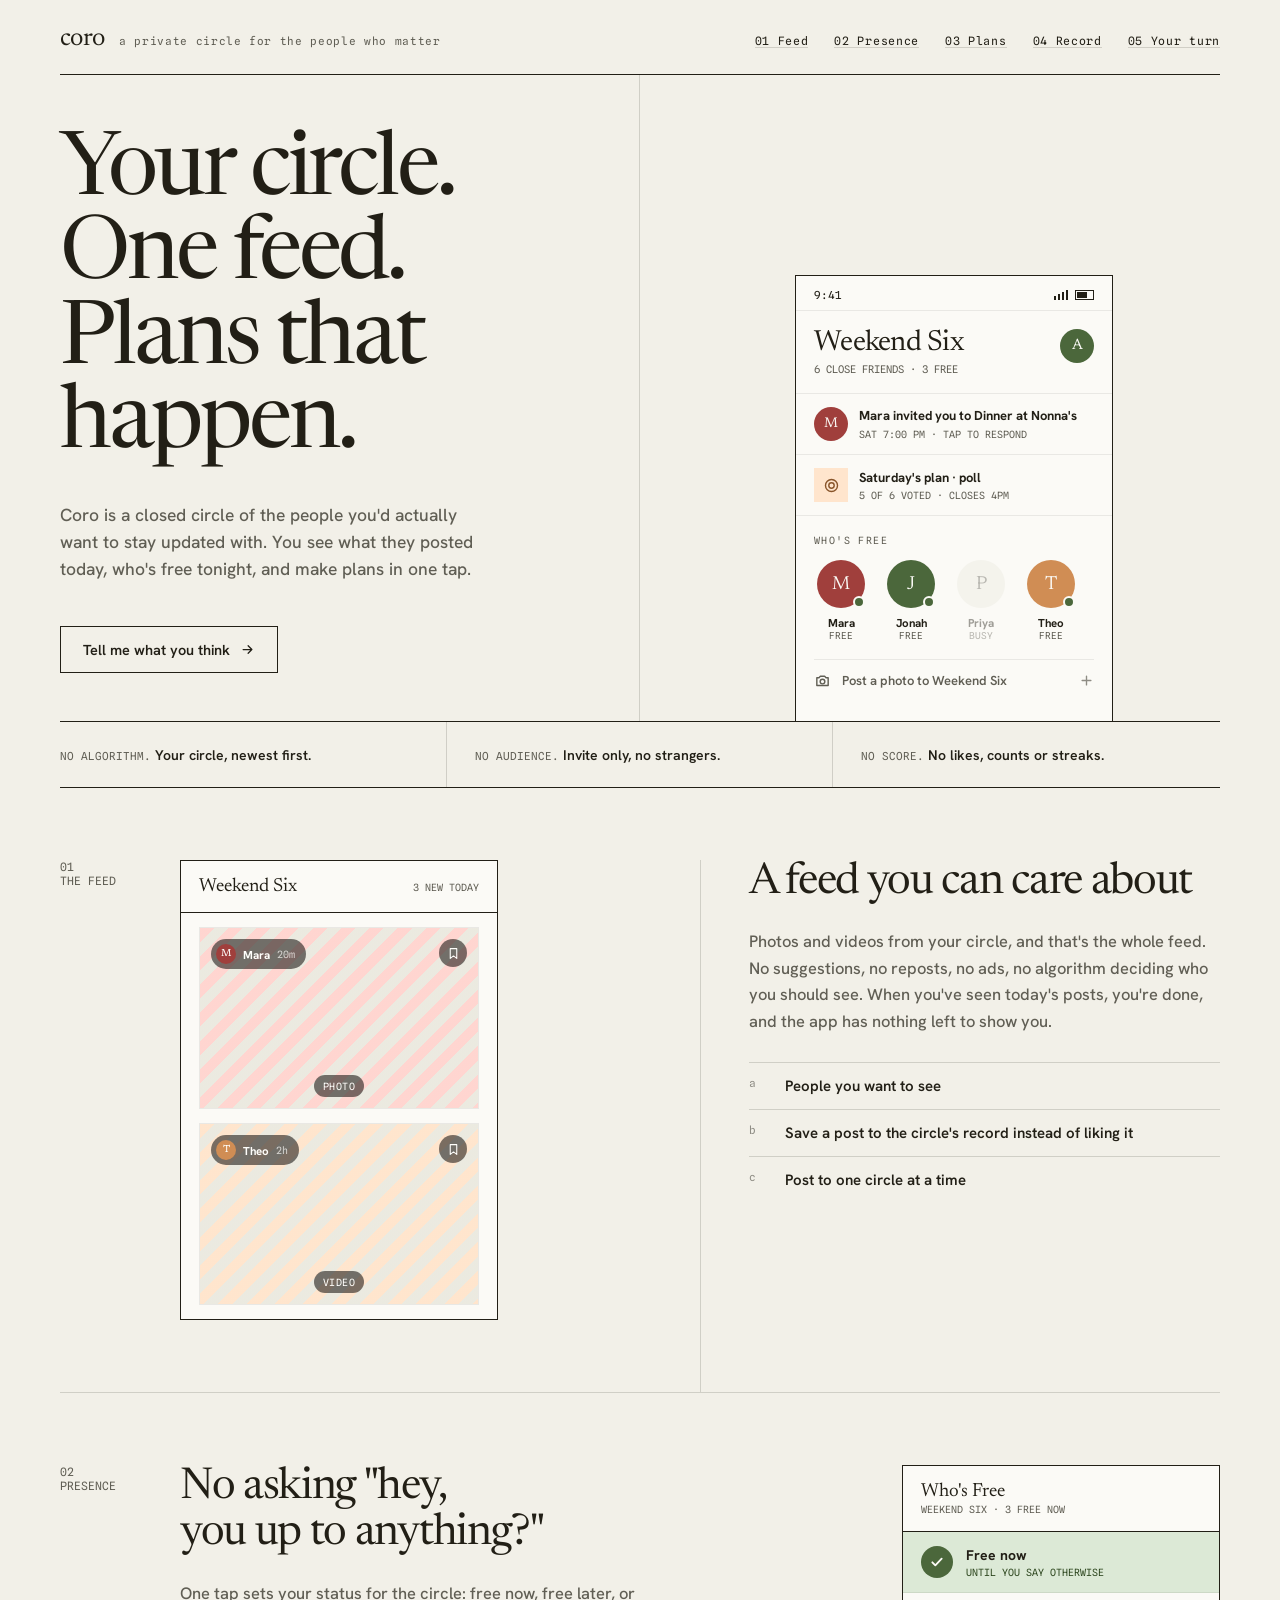
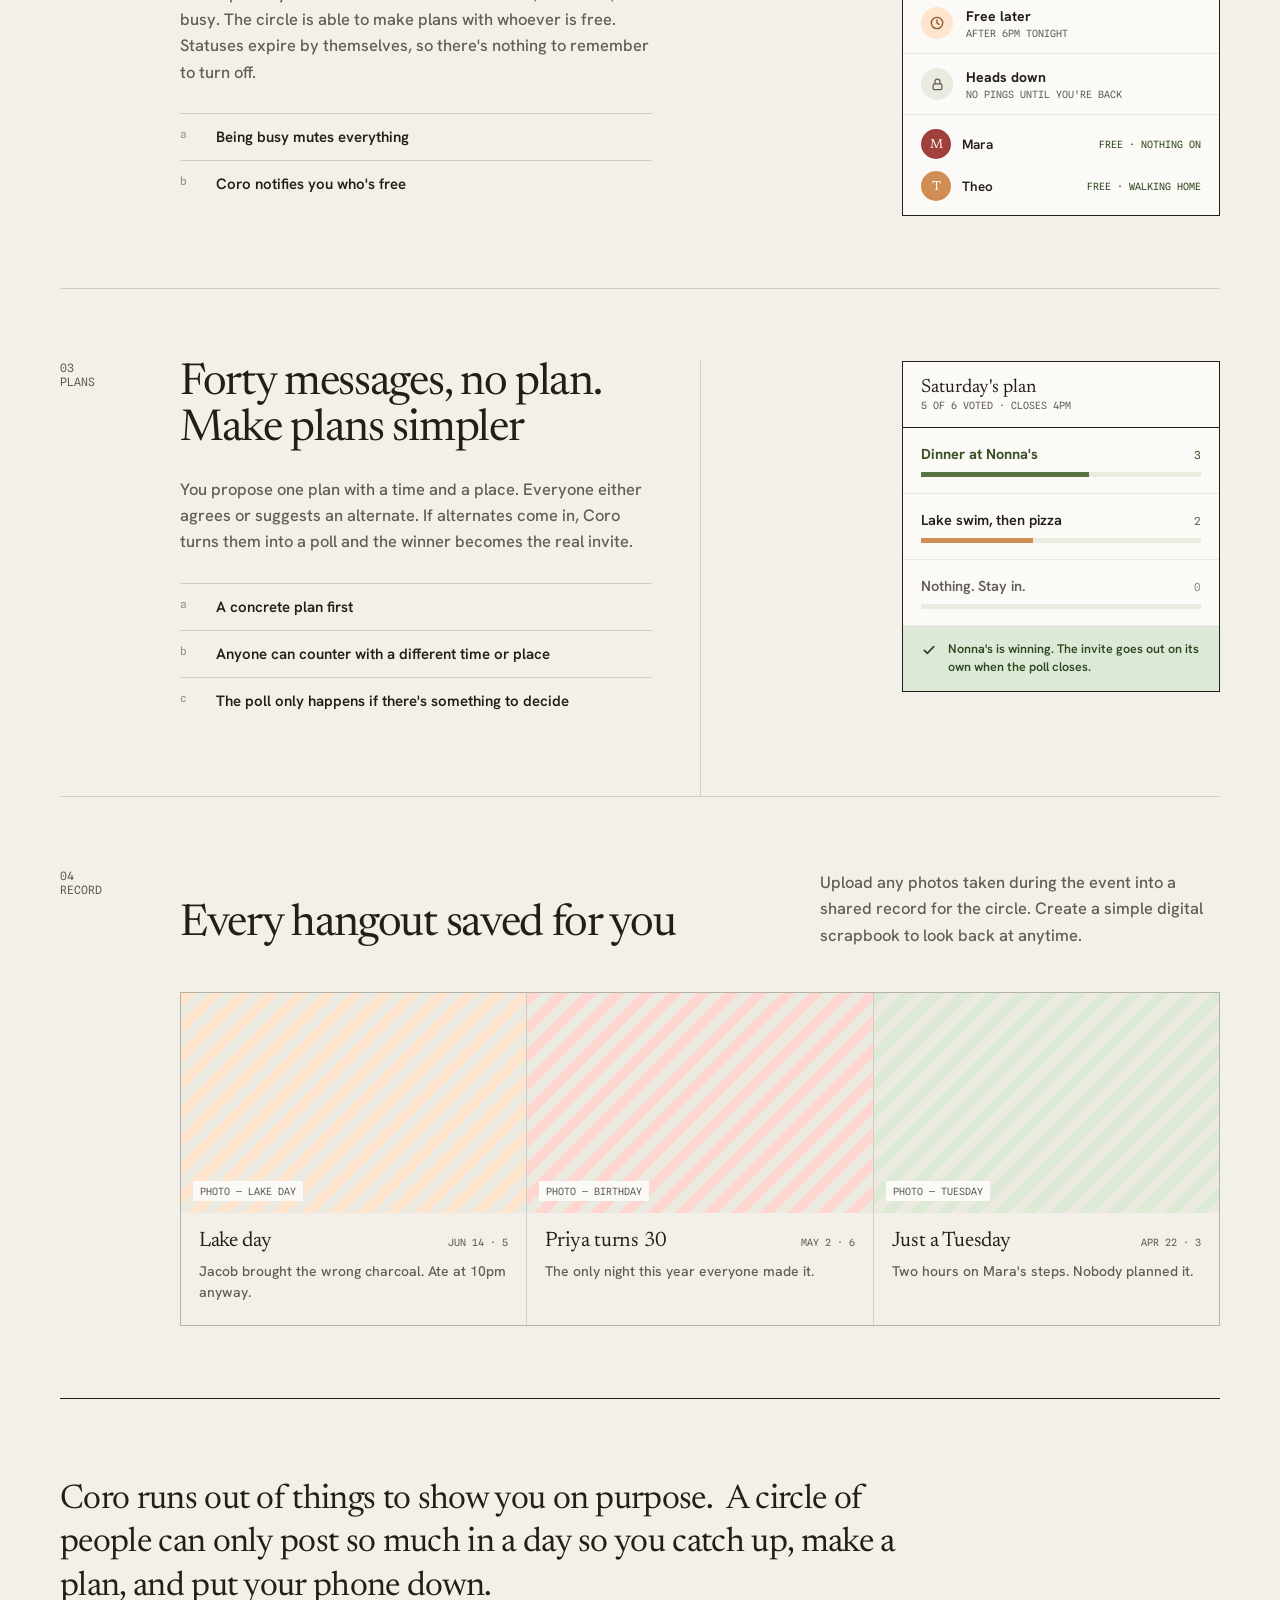
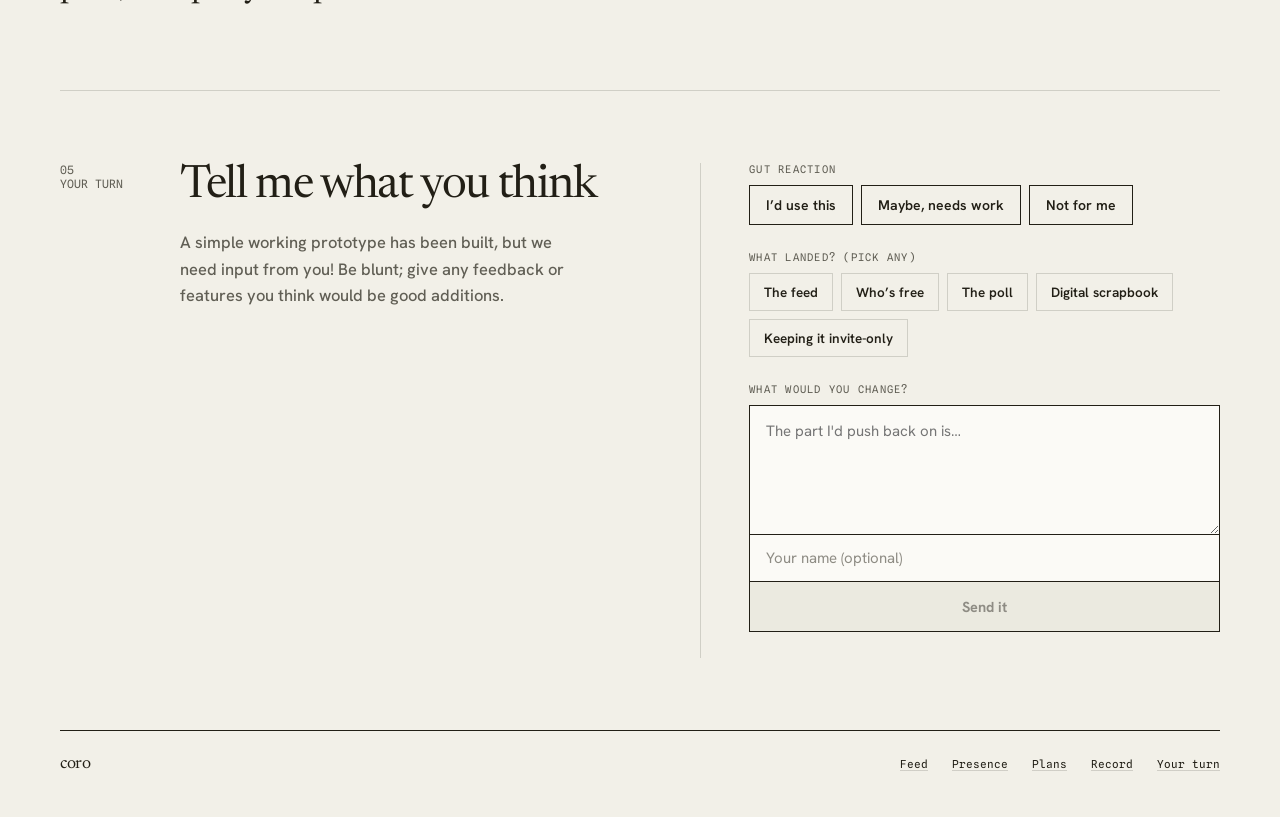
==== index.html @ ab09c864 "patch" ====
<!DOCTYPE html>
<html lang="en">
<head>
<meta charset="utf-8">
<meta name="viewport" content="width=device-width, initial-scale=1">
<title>Coro — a private circle for the people who matter</title>
<meta name="description" content="Coro is a closed circle of the people you'd actually want to stay updated with. See what they posted today, who's free tonight, and make plans in one tap.">
<meta property="og:title" content="Coro — a private circle for the people who matter">
<meta property="og:description" content="Your circle. One feed. Plans that happen.">
<meta property="og:type" content="website">
<link rel="icon" href="data:image/svg+xml,%3Csvg xmlns='http://www.w3.org/2000/svg' viewBox='0 0 32 32'%3E%3Crect width='32' height='32' fill='%23f2f0e9'/%3E%3Ccircle cx='16' cy='16' r='9' fill='none' stroke='%23353128' stroke-width='3'/%3E%3C/svg%3E">

<link rel="preconnect" href="https://fonts.googleapis.com">
<link rel="preconnect" href="https://fonts.gstatic.com" crossorigin>
<link href="https://fonts.googleapis.com/css2?family=Newsreader:ital,opsz,wght@0,6..72,400;0,6..72,500;1,6..72,400&amp;family=Hanken+Grotesk:wght@400;500;600;700&amp;family=Spline+Sans+Mono:wght@400;500&amp;display=swap" rel="stylesheet">

<style>
  *{box-sizing:border-box}
  :root{
    --paper: oklch(0.955 0.011 100);
    --card: oklch(0.985 0.006 100);
    --card2: oklch(0.935 0.013 100);
    --ink: oklch(0.24 0.018 95);
    --ink2: oklch(0.48 0.016 98);
    --ink3: oklch(0.64 0.013 96);
    --rule: oklch(0.24 0.018 95 / .16);
    --hair: oklch(0.24 0.018 95 / .08);
    --clay: oklch(0.52 0.075 130); --clay-ink: oklch(0.40 0.07 130);
    --moss: oklch(0.48 0.075 135); --moss-ink: oklch(0.37 0.07 135); --moss-wash: oklch(0.92 0.03 135);
    --plum: oklch(0.70 0.11 60); --plum-ink: oklch(0.50 0.09 58); --plum-wash: oklch(0.94 0.045 62);
    --amber: oklch(0.50 0.13 25); --amber-wash: oklch(0.91 0.05 26);
  }
  html{scroll-behavior:smooth}
  body{margin:0;background:var(--paper);color:var(--ink);font-family:'Hanken Grotesk',system-ui,sans-serif;-webkit-font-smoothing:antialiased}
  a{color:var(--ink);text-decoration:none}
  a:hover{color:var(--clay-ink)}
  .serif{font-family:'Newsreader',Georgia,serif}
  .mono{font-family:'Spline Sans Mono',ui-monospace,monospace;font-weight:400}
  coro-ic{display:inline-flex;line-height:0}
  .u{background-image:linear-gradient(var(--rule),var(--rule));background-size:100% 1px;background-repeat:no-repeat;background-position:0 100%;transition:background-size .22s ease}
  .u:hover{background-size:0% 1px}
  .cta{cursor:pointer;transition:background .18s ease,color .18s ease}
  .cta:hover{background:var(--ink);color:var(--paper)}
  #nav-links{flex-wrap:wrap;row-gap:10px}
  [data-section]{scroll-margin-top:24px}
  button.cta{font:inherit;text-align:left}
  :focus-visible{outline:2px solid var(--clay-ink);outline-offset:2px}
  .contact-row{display:block;border:1px solid var(--ink);border-top:none}
  .contact-row input{display:block;width:100%;border:none;background:var(--card);font-family:'Hanken Grotesk',system-ui,sans-serif;font-size:15px;color:var(--ink);padding:13px 16px;outline:none;min-width:0}
  .contact-row input::placeholder{color:var(--ink3)}
  .hp{position:absolute;left:-9999px;width:1px;height:1px;opacity:0}
  @media (max-width: 1180px){
    #record-grid{grid-template-columns:repeat(2,1fr) !important}
  }
  @media (max-width: 880px){
    #site-header{flex-direction:column;align-items:flex-start;gap:18px;padding:22px 0 18px}
    #brand{flex-direction:column;align-items:flex-start;gap:6px}
    #tagline{max-width:100%;line-height:1.45}
    #nav-links{width:100%;gap:12px 22px}
    #hero, #feed, #presence, #plans, #record, #feedback{grid-template-columns:1fr !important}
    #hero > div, #feed > div, #presence > div, #plans > div, #record > div, #feedback > div{
      padding-left:0 !important;padding-right:0 !important;border-left:none !important;border-right:none !important}
    #feed > div, #presence > div, #plans > div{padding-bottom:40px !important}
    #feed > div, #presence > div, #plans > div, #feedback > div{justify-content:center !important}
    #plans > div[data-mock]{order:0 !important}
    #hero h1{font-size:56px !important}
    #hero > div:last-child{padding-top:32px !important;justify-content:center !important}
    #record > div > div:first-child{flex-direction:column;align-items:flex-start !important;gap:22px !important}
    #record-grid, #strip{grid-template-columns:1fr !important}
    #strip > div{border-right:none !important;border-bottom:1px solid var(--rule);padding:18px 0 !important}
    #record-grid > div > div:first-child{height:200px !important}
    .mock{width:100% !important;max-width:340px;margin:0 auto}
  }
  @media (max-width: 620px){
    .wrap{padding:0 22px !important}
    #site-header{gap:14px;padding:18px 0 16px}
    #tagline{display:none}
    #nav-links{gap:10px 18px}
    #hero h1{font-size:44px !important}
    #feed h2, #presence h2, #plans h2, #record h2, #feedback h2{font-size:34px !important}
    .pull{font-size:26px !important}
  }
</style>

<script>
  (function(){
    var P={
      'check':'<path d="M5 12.5l4.5 4.5L19 7"/>','clock':'<circle cx="12" cy="12" r="8.5"/><path d="M12 7.5V12l3 2"/>',
      'lock':'<rect x="5" y="11" width="14" height="9" rx="2"/><path d="M8 11V7.5a4 4 0 0 1 8 0V11"/>',
      'camera':'<path d="M4 8h3l2-2h6l2 2h3v11H4z"/><circle cx="12" cy="13.5" r="3.3"/>',
      'plus':'<path d="M12 5v14M5 12h14"/>','target':'<circle cx="12" cy="12" r="8.5"/><circle cx="12" cy="12" r="3.8"/>',
      'arrow':'<path d="M5 12h14M13 6l6 6-6 6"/>','bookmark':'<path d="M6 3h12v18l-6-4.5L6 21z"/>'
    };
    if(!customElements.get('coro-ic')){
      customElements.define('coro-ic', class extends HTMLElement{
        static get observedAttributes(){return['name','size','sw']}
        constructor(){super();this.attachShadow({mode:'open'});}
        connectedCallback(){this.r()} attributeChangedCallback(){this.r()}
        r(){if(!this.shadowRoot)return;var n=this.getAttribute('name'),s=this.getAttribute('size')||20,w=this.getAttribute('sw')||2;
          this.shadowRoot.innerHTML='<style>:host{display:inline-flex;line-height:0}</style><svg width="'+s+'" height="'+s+'" viewBox="0 0 24 24" fill="none" stroke="currentColor" stroke-width="'+w+'" stroke-linecap="round" stroke-linejoin="round" aria-hidden="true">'+(P[n]||'')+'</svg>';}
      });
    }
  })();
</script>
</head>
<body>

<div style="min-height:100vh;background:var(--paper)">

  <div class="wrap" style="max-width:1240px;margin:0 auto;padding:0 40px">

    <header id="site-header" style="display:flex;align-items:baseline;justify-content:space-between;gap:32px;padding:26px 0 22px;border-bottom:1px solid var(--ink)">
      <div id="brand" style="display:flex;align-items:baseline;gap:14px">
        <span class="serif" style="font-size:26px;letter-spacing:-.02em">coro</span>
        <span id="tagline" class="mono" style="font-size:11px;color:var(--ink2);letter-spacing:.06em">a private circle for the people who matter</span>
      </div>
      <nav id="nav-links" style="display:flex;align-items:baseline;gap:26px">
        <a class="mono u" href="#feed" style="font-size:11.5px;letter-spacing:.06em">01 Feed</a>
        <a class="mono u" href="#presence" style="font-size:11.5px;letter-spacing:.06em">02 Presence</a>
        <a class="mono u" href="#plans" style="font-size:11.5px;letter-spacing:.06em">03 Plans</a>
        <a class="mono u" href="#record" style="font-size:11.5px;letter-spacing:.06em">04 Record</a>
        <a class="mono u" href="#feedback" style="font-size:11.5px;letter-spacing:.06em">05 Your turn</a>
      </nav>
    </header>

    <div id="hero" style="display:grid;grid-template-columns:1fr 1fr;gap:0;border-bottom:1px solid var(--ink)">
      <div style="padding:56px 48px 48px 0;display:flex;flex-direction:column;justify-content:space-between;border-right:1px solid var(--rule)">
        <div>
          <h1 class="serif" style="margin:0;font-size:88px;line-height:.96;letter-spacing:-.035em;font-weight:400">Your circle.<br>One feed.<br>Plans that<br>happen.</h1>
          <p style="margin:32px 0 0;font-size:17.5px;line-height:1.55;color:var(--ink2);font-weight:500;max-width:430px;text-wrap:pretty">Coro is a closed circle of the people you'd actually want to stay updated with. You see what they posted today, who's free tonight, and make plans in one tap.</p>
        </div>
        <div style="display:flex;align-items:center;gap:22px;margin-top:44px">
          <a href="#feedback" class="cta" style="display:inline-flex;align-items:center;gap:10px;border:1px solid var(--ink);padding:13px 22px;font-size:14.5px;font-weight:600">Tell me what you think <coro-ic name="arrow" size="15" sw="2"></coro-ic></a>
        </div>
      </div>

      <div style="padding:46px 0 0 48px;display:flex;justify-content:center;align-items:flex-end;overflow:hidden">
        <div class="mock" style="width:318px;border:1px solid var(--ink);border-bottom:none;background:var(--card)">
          <div style="display:flex;align-items:center;justify-content:space-between;padding:12px 18px 8px;border-bottom:1px solid var(--hair)">
            <span class="mono" style="font-size:11px">9:41</span>
            <div style="display:flex;gap:5px;align-items:flex-end">
              <div style="display:flex;gap:1.5px;align-items:flex-end"><div style="width:2.5px;height:4px;background:var(--ink)"></div><div style="width:2.5px;height:6px;background:var(--ink)"></div><div style="width:2.5px;height:8px;background:var(--ink)"></div><div style="width:2.5px;height:10px;background:var(--ink)"></div></div>
              <div style="width:19px;height:10px;border:1.3px solid var(--ink);padding:1.3px;margin-left:2px"><div style="width:70%;height:100%;background:var(--ink)"></div></div>
            </div>
          </div>
          <div style="padding:18px 18px 0;display:flex;align-items:flex-start;justify-content:space-between">
            <div>
              <div class="serif" style="font-size:29px;letter-spacing:-.025em;line-height:1.05">Weekend Six</div>
              <div class="mono" style="font-size:10.5px;color:var(--ink2);margin-top:4px">6 CLOSE FRIENDS · 3 FREE</div>
            </div>
            <div style="width:34px;height:34px;border-radius:50%;background:var(--moss);display:flex;align-items:center;justify-content:center"><span class="serif" style="font-size:15px;color:var(--card)">A</span></div>
          </div>
          <div style="margin-top:18px;border-top:1px solid var(--hair)">
            <div style="display:flex;align-items:center;gap:11px;padding:13px 18px;border-bottom:1px solid var(--hair)">
              <div style="width:34px;height:34px;border-radius:50%;background:var(--amber);display:flex;align-items:center;justify-content:center;flex-shrink:0"><span class="serif" style="font-size:14px;color:var(--card)">M</span></div>
              <div style="flex:1;min-width:0"><div style="font-size:13px;font-weight:700;line-height:1.3">Mara invited you to Dinner at Nonna's</div><div class="mono" style="font-size:10px;color:var(--ink2);margin-top:3px">SAT 7:00 PM · TAP TO RESPOND</div></div>
            </div>
            <div style="display:flex;align-items:center;gap:11px;padding:13px 18px;border-bottom:1px solid var(--hair)">
              <div style="width:34px;height:34px;background:var(--plum-wash);display:flex;align-items:center;justify-content:center;flex-shrink:0"><coro-ic name="target" size="17" sw="2" style="color:var(--plum-ink)"></coro-ic></div>
              <div style="flex:1;min-width:0"><div style="font-size:13px;font-weight:700">Saturday's plan · poll</div><div class="mono" style="font-size:10px;color:var(--ink2);margin-top:3px">5 OF 6 VOTED · CLOSES 4PM</div></div>
            </div>
          </div>
          <div style="padding:18px">
            <div class="mono" style="font-size:10px;letter-spacing:.14em;color:var(--ink2);margin-bottom:14px">WHO'S FREE</div>
            <div style="display:flex;gap:16px">
              <div style="text-align:center;width:54px"><div style="position:relative;width:48px;height:48px;margin:0 auto"><div style="width:48px;height:48px;border-radius:50%;background:var(--amber);display:flex;align-items:center;justify-content:center"><span class="serif" style="font-size:19px;color:var(--card)">M</span></div><div style="position:absolute;right:0;bottom:0;width:12px;height:12px;border-radius:50%;background:var(--moss);border:2.5px solid var(--card)"></div></div><div style="font-size:11.5px;font-weight:700;margin-top:7px">Mara</div><div class="mono" style="font-size:9.5px;color:var(--ink2)">FREE</div></div>
              <div style="text-align:center;width:54px"><div style="position:relative;width:48px;height:48px;margin:0 auto"><div style="width:48px;height:48px;border-radius:50%;background:var(--moss);display:flex;align-items:center;justify-content:center"><span class="serif" style="font-size:19px;color:var(--card)">J</span></div><div style="position:absolute;right:0;bottom:0;width:12px;height:12px;border-radius:50%;background:var(--moss);border:2.5px solid var(--card)"></div></div><div style="font-size:11.5px;font-weight:700;margin-top:7px">Jonah</div><div class="mono" style="font-size:9.5px;color:var(--ink2)">FREE</div></div>
              <div style="text-align:center;width:54px;opacity:.42"><div style="width:48px;height:48px;border-radius:50%;background:var(--card2);margin:0 auto;display:flex;align-items:center;justify-content:center"><span class="serif" style="font-size:19px;color:var(--ink2)">P</span></div><div style="font-size:11.5px;font-weight:700;margin-top:7px">Priya</div><div class="mono" style="font-size:9.5px;color:var(--ink2)">BUSY</div></div>
              <div style="text-align:center;width:54px"><div style="position:relative;width:48px;height:48px;margin:0 auto"><div style="width:48px;height:48px;border-radius:50%;background:var(--plum);display:flex;align-items:center;justify-content:center"><span class="serif" style="font-size:19px;color:var(--card)">T</span></div><div style="position:absolute;right:0;bottom:0;width:12px;height:12px;border-radius:50%;background:var(--moss);border:2.5px solid var(--card)"></div></div><div style="font-size:11.5px;font-weight:700;margin-top:7px">Theo</div><div class="mono" style="font-size:9.5px;color:var(--ink2)">FREE</div></div>
            </div>
          </div>
          <div style="padding:0 18px 20px">
            <div style="display:flex;align-items:center;gap:11px;padding:12px 0;border-top:1px solid var(--hair)">
              <coro-ic name="camera" size="17" sw="2" style="color:var(--ink2)"></coro-ic>
              <span style="flex:1;font-size:13px;font-weight:600;color:var(--ink2)">Post a photo to Weekend Six</span>
              <coro-ic name="plus" size="15" sw="2.2" style="color:var(--ink3)"></coro-ic>
            </div>
          </div>
        </div>
      </div>
    </div>

    <div id="strip" style="display:grid;grid-template-columns:repeat(3,1fr);border-bottom:1px solid var(--ink)">
      <div style="padding:22px 28px 22px 0;border-right:1px solid var(--rule)"><span class="mono" style="font-size:11px;color:var(--ink2)">NO ALGORITHM.</span> <span style="font-size:14px;font-weight:600">Your circle, newest first.</span></div>
      <div style="padding:22px 28px;border-right:1px solid var(--rule)"><span class="mono" style="font-size:11px;color:var(--ink2)">NO AUDIENCE.</span> <span style="font-size:14px;font-weight:600">Invite only, no strangers.</span></div>
      <div style="padding:22px 0 22px 28px"><span class="mono" style="font-size:11px;color:var(--ink2)">NO SCORE.</span> <span style="font-size:14px;font-weight:600">No likes, counts or streaks.</span></div>
    </div>

    <section id="feed" data-section style="display:grid;grid-template-columns:120px 1fr 1fr;gap:0;border-bottom:1px solid var(--rule);padding-top:72px">
      <div class="mono" style="font-size:11.5px;color:var(--ink2);padding-bottom:72px">01<br>THE FEED</div>
      <div style="padding:0 48px 72px 0;display:flex;justify-content:flex-start">
        <div class="mock" style="width:318px;border:1px solid var(--ink);background:var(--card);align-self:flex-start">
          <div style="padding:16px 18px;border-bottom:1px solid var(--ink);display:flex;align-items:baseline;justify-content:space-between">
            <div class="serif" style="font-size:19px">Weekend Six</div>
            <span class="mono" style="font-size:10px;color:var(--ink2)">3 NEW TODAY</span>
          </div>
          <div style="padding:14px 18px;display:flex;flex-direction:column;gap:14px">
            <div style="border:1px solid var(--hair)">
              <div style="position:relative;height:180px;background:repeating-linear-gradient(135deg, var(--amber-wash) 0 10px, var(--card2) 10px 20px)">
                <div style="position:absolute;inset:0;padding:11px;display:flex;flex-direction:column;justify-content:space-between">
                  <div style="display:flex;align-items:flex-start;justify-content:space-between">
                    <div style="display:flex;align-items:center;gap:7px;background:rgba(33,29,25,.6);padding:5px 11px 5px 5px;border-radius:999px">
                      <div style="width:20px;height:20px;border-radius:50%;background:var(--amber);display:flex;align-items:center;justify-content:center"><span class="serif" style="font-size:10px;color:#FFFEFB">M</span></div>
                      <span style="font-size:11.5px;font-weight:700;color:#FFFEFB">Mara</span>
                      <span class="mono" style="font-size:10px;color:rgba(255,254,251,.72)">20m</span>
                    </div>
                    <div style="width:28px;height:28px;border-radius:50%;background:rgba(33,29,25,.6);display:flex;align-items:center;justify-content:center"><coro-ic name="bookmark" size="13" sw="2" style="color:#FFFEFB"></coro-ic></div>
                  </div>
                  <div style="display:flex;justify-content:center"><span class="mono" style="font-size:10px;color:#FFFEFB;letter-spacing:.04em;background:rgba(33,29,25,.6);padding:5px 9px;border-radius:999px">PHOTO</span></div>
                </div>
              </div>
            </div>
            <div style="border:1px solid var(--hair)">
              <div style="position:relative;height:180px;background:repeating-linear-gradient(135deg, var(--plum-wash) 0 10px, var(--card2) 10px 20px)">
                <div style="position:absolute;inset:0;padding:11px;display:flex;flex-direction:column;justify-content:space-between">
                  <div style="display:flex;align-items:flex-start;justify-content:space-between">
                    <div style="display:flex;align-items:center;gap:7px;background:rgba(33,29,25,.6);padding:5px 11px 5px 5px;border-radius:999px">
                      <div style="width:20px;height:20px;border-radius:50%;background:var(--plum);display:flex;align-items:center;justify-content:center"><span class="serif" style="font-size:10px;color:#FFFEFB">T</span></div>
                      <span style="font-size:11.5px;font-weight:700;color:#FFFEFB">Theo</span>
                      <span class="mono" style="font-size:10px;color:rgba(255,254,251,.72)">2h</span>
                    </div>
                    <div style="width:28px;height:28px;border-radius:50%;background:rgba(33,29,25,.6);display:flex;align-items:center;justify-content:center"><coro-ic name="bookmark" size="13" sw="2" style="color:#FFFEFB"></coro-ic></div>
                  </div>
                  <div style="display:flex;justify-content:center"><span class="mono" style="font-size:10px;color:#FFFEFB;letter-spacing:.04em;background:rgba(33,29,25,.6);padding:5px 9px;border-radius:999px">VIDEO</span></div>
                </div>
              </div>
            </div>
          </div>
        </div>
      </div>
      <div style="padding:0 0 72px 48px;border-left:1px solid var(--rule)">
        <h2 class="serif" style="margin:0;font-size:44px;line-height:1.05;letter-spacing:-.03em;font-weight:400">A feed you can care about</h2>
        <p style="margin:22px 0 0;font-size:16.5px;line-height:1.6;color:var(--ink2);font-weight:500;text-wrap:pretty">Photos and videos from your circle, and that's the whole feed. No suggestions, no reposts, no ads, no algorithm deciding who you should see. When you've seen today's posts, you're done, and the app has nothing left to show you.</p>
        <div style="margin-top:28px;border-top:1px solid var(--rule)">
          <div style="padding:13px 0;border-bottom:1px solid var(--rule);display:flex;gap:14px"><span class="mono" style="font-size:11px;color:var(--ink3);width:22px">a</span><span style="font-size:15px;font-weight:600">People you want to see</span></div>
          <div style="padding:13px 0;border-bottom:1px solid var(--rule);display:flex;gap:14px"><span class="mono" style="font-size:11px;color:var(--ink3);width:22px">b</span><span style="font-size:15px;font-weight:600">Save a post to the circle's record instead of liking it</span></div>
          <div style="padding:13px 0;display:flex;gap:14px"><span class="mono" style="font-size:11px;color:var(--ink3);width:22px">c</span><span style="font-size:15px;font-weight:600">Post to one circle at a time</span></div>
        </div>
      </div>
    </section>

    <section id="presence" data-section style="display:grid;grid-template-columns:120px 1fr 1fr;gap:0;border-bottom:1px solid var(--rule);padding-top:72px">
      <div class="mono" style="font-size:11.5px;color:var(--ink2);padding-bottom:72px">02<br>PRESENCE</div>
      <div style="padding:0 48px 72px 0">
        <h2 class="serif" style="margin:0;font-size:44px;line-height:1.05;letter-spacing:-.03em;font-weight:400">No asking "hey,<br>you up to anything?"</h2>
        <p style="margin:22px 0 0;font-size:16.5px;line-height:1.6;color:var(--ink2);font-weight:500;text-wrap:pretty">One tap sets your status for the circle: free now, free later, or busy. The circle is able to make plans with whoever is free. Statuses expire by themselves, so there's nothing to remember to turn off.</p>
        <div style="margin-top:28px;border-top:1px solid var(--rule)">
          <div style="padding:13px 0;border-bottom:1px solid var(--rule);display:flex;gap:14px"><span class="mono" style="font-size:11px;color:var(--ink3);width:22px">a</span><span style="font-size:15px;font-weight:600">Being busy mutes everything</span></div>
          <div style="padding:13px 0;display:flex;gap:14px"><span class="mono" style="font-size:11px;color:var(--ink3);width:22px">b</span><span style="font-size:15px;font-weight:600">Coro notifies you who's free</span></div>
        </div>
      </div>
      <div style="padding:0 0 72px 0;display:flex;justify-content:flex-end">
        <div class="mock" style="width:318px;border:1px solid var(--ink);background:var(--card);align-self:flex-start">
          <div style="padding:16px 18px;border-bottom:1px solid var(--ink)"><div class="serif" style="font-size:19px">Who's Free</div><div class="mono" style="font-size:10px;color:var(--ink2);margin-top:2px">WEEKEND SIX · 3 FREE NOW</div></div>
          <div style="display:flex;align-items:center;gap:13px;padding:14px 18px;background:var(--moss-wash);border-bottom:1px solid var(--hair)">
            <div style="width:32px;height:32px;border-radius:50%;background:var(--moss);display:flex;align-items:center;justify-content:center"><coro-ic name="check" size="16" sw="2.8" style="color:var(--card)"></coro-ic></div>
            <div style="flex:1"><div style="font-size:14px;font-weight:700">Free now</div><div class="mono" style="font-size:10px;color:var(--moss-ink);margin-top:2px">UNTIL YOU SAY OTHERWISE</div></div>
          </div>
          <div style="display:flex;align-items:center;gap:13px;padding:14px 18px;border-bottom:1px solid var(--hair)">
            <div style="width:32px;height:32px;border-radius:50%;background:var(--plum-wash);display:flex;align-items:center;justify-content:center"><coro-ic name="clock" size="16" sw="2" style="color:var(--plum-ink)"></coro-ic></div>
            <div style="flex:1"><div style="font-size:14px;font-weight:700">Free later</div><div class="mono" style="font-size:10px;color:var(--ink2);margin-top:2px">AFTER 6PM TONIGHT</div></div>
          </div>
          <div style="display:flex;align-items:center;gap:13px;padding:14px 18px;border-bottom:1px solid var(--hair)">
            <div style="width:32px;height:32px;border-radius:50%;background:var(--card2);display:flex;align-items:center;justify-content:center"><coro-ic name="lock" size="15" sw="2" style="color:var(--ink2)"></coro-ic></div>
            <div style="flex:1"><div style="font-size:14px;font-weight:700">Heads down</div><div class="mono" style="font-size:10px;color:var(--ink2);margin-top:2px">NO PINGS UNTIL YOU'RE BACK</div></div>
          </div>
          <div style="padding:14px 18px;display:flex;flex-direction:column;gap:12px">
            <div style="display:flex;align-items:center;gap:11px"><div style="width:30px;height:30px;border-radius:50%;background:var(--amber);display:flex;align-items:center;justify-content:center"><span class="serif" style="font-size:13px;color:var(--card)">M</span></div><span style="flex:1;font-size:13.5px;font-weight:600">Mara</span><span class="mono" style="font-size:10px;color:var(--moss-ink)">FREE · NOTHING ON</span></div>
            <div style="display:flex;align-items:center;gap:11px"><div style="width:30px;height:30px;border-radius:50%;background:var(--plum);display:flex;align-items:center;justify-content:center"><span class="serif" style="font-size:13px;color:var(--card)">T</span></div><span style="flex:1;font-size:13.5px;font-weight:600">Theo</span><span class="mono" style="font-size:10px;color:var(--moss-ink)">FREE · WALKING HOME</span></div>
          </div>
        </div>
      </div>
    </section>

    <section id="plans" data-section style="display:grid;grid-template-columns:120px 1fr 1fr;gap:0;border-bottom:1px solid var(--rule);padding-top:72px">
      <div class="mono" style="font-size:11.5px;color:var(--ink2);padding-bottom:72px">03<br>PLANS</div>
      <div data-mock style="padding:0 0 72px 48px;order:3;display:flex;justify-content:flex-end;border-left:1px solid var(--rule)">
        <div class="mock" style="width:318px;border:1px solid var(--ink);background:var(--card);align-self:flex-start">
          <div style="padding:16px 18px;border-bottom:1px solid var(--ink)"><div class="serif" style="font-size:19px">Saturday's plan</div><div class="mono" style="font-size:10px;color:var(--ink2);margin-top:2px">5 OF 6 VOTED · CLOSES 4PM</div></div>
          <div style="padding:16px 18px;border-bottom:1px solid var(--hair)">
            <div style="display:flex;justify-content:space-between;align-items:baseline"><span style="font-size:14.5px;font-weight:700;color:var(--clay-ink)">Dinner at Nonna's</span><span class="mono" style="font-size:11px;color:var(--clay-ink)">3</span></div>
            <div style="height:5px;background:var(--card2);margin-top:9px"><div style="width:60%;height:100%;background:var(--clay)"></div></div>
          </div>
          <div style="padding:16px 18px;border-bottom:1px solid var(--hair)">
            <div style="display:flex;justify-content:space-between;align-items:baseline"><span style="font-size:14.5px;font-weight:600">Lake swim, then pizza</span><span class="mono" style="font-size:11px;color:var(--ink2)">2</span></div>
            <div style="height:5px;background:var(--card2);margin-top:9px"><div style="width:40%;height:100%;background:var(--plum)"></div></div>
          </div>
          <div style="padding:16px 18px;border-bottom:1px solid var(--hair)">
            <div style="display:flex;justify-content:space-between;align-items:baseline"><span style="font-size:14.5px;font-weight:600;color:var(--ink2)">Nothing. Stay in.</span><span class="mono" style="font-size:11px;color:var(--ink3)">0</span></div>
            <div style="height:5px;background:var(--card2);margin-top:9px"></div>
          </div>
          <div style="padding:14px 18px;display:flex;gap:11px;align-items:flex-start;background:var(--moss-wash)">
            <coro-ic name="check" size="16" sw="2.6" style="color:var(--moss-ink);margin-top:2px"></coro-ic>
            <span style="font-size:12.5px;font-weight:600;color:var(--moss-ink);line-height:1.45">Nonna's is winning. The invite goes out on its own when the poll closes.</span>
          </div>
        </div>
      </div>
      <div style="padding:0 48px 72px 0">
        <h2 class="serif" style="margin:0;font-size:44px;line-height:1.05;letter-spacing:-.03em;font-weight:400">Forty messages, no plan.<br>Make plans simpler</h2>
        <p style="margin:22px 0 0;font-size:16.5px;line-height:1.6;color:var(--ink2);font-weight:500;text-wrap:pretty">You propose one plan with a time and a place. Everyone either agrees or suggests an alternate. If alternates come in, Coro turns them into a poll and the winner becomes the real invite.</p>
        <div style="margin-top:28px;border-top:1px solid var(--rule)">
          <div style="padding:13px 0;border-bottom:1px solid var(--rule);display:flex;gap:14px"><span class="mono" style="font-size:11px;color:var(--ink3);width:22px">a</span><span style="font-size:15px;font-weight:600">A concrete plan first</span></div>
          <div style="padding:13px 0;border-bottom:1px solid var(--rule);display:flex;gap:14px"><span class="mono" style="font-size:11px;color:var(--ink3);width:22px">b</span><span style="font-size:15px;font-weight:600">Anyone can counter with a different time or place</span></div>
          <div style="padding:13px 0;display:flex;gap:14px"><span class="mono" style="font-size:11px;color:var(--ink3);width:22px">c</span><span style="font-size:15px;font-weight:600">The poll only happens if there's something to decide</span></div>
        </div>
      </div>
    </section>

    <section id="record" data-section style="display:grid;grid-template-columns:120px 1fr;gap:0;border-bottom:1px solid var(--ink);padding-top:72px">
      <div class="mono" style="font-size:11.5px;color:var(--ink2);padding-bottom:72px">04<br>RECORD</div>
      <div style="padding:0 0 72px 0">
        <div style="display:flex;align-items:flex-end;justify-content:space-between;gap:48px">
          <h2 class="serif" style="margin:0;font-size:44px;line-height:1.05;letter-spacing:-.03em;font-weight:400">Every hangout saved for you</h2>
          <p style="margin:0;font-size:16.5px;line-height:1.6;color:var(--ink2);font-weight:500;max-width:400px;text-wrap:pretty">Upload any photos taken during the event into a shared record for the circle. Create a simple digital scrapbook to look back at anytime.</p>
        </div>
        <div id="record-grid" style="display:grid;grid-template-columns:repeat(3,1fr);gap:1px;background:var(--rule);border:1px solid var(--rule);margin-top:44px">
          <div style="background:var(--paper)">
            <div style="height:220px;background:repeating-linear-gradient(135deg, var(--plum-wash) 0 10px, var(--card2) 10px 20px);display:flex;align-items:flex-end;padding:12px"><span class="mono" style="font-size:10px;color:var(--ink2);background:var(--card);padding:4px 7px">PHOTO — LAKE DAY</span></div>
            <div style="padding:18px 18px 22px"><div style="display:flex;justify-content:space-between;align-items:baseline"><span class="serif" style="font-size:21px;letter-spacing:-.015em">Lake day</span><span class="mono" style="font-size:10px;color:var(--ink2)">JUN 14 · 5</span></div><div style="font-size:14px;color:var(--ink2);font-weight:500;margin-top:9px;line-height:1.5">Jacob brought the wrong charcoal. Ate at 10pm anyway.</div></div>
          </div>
          <div style="background:var(--paper)">
            <div style="height:220px;background:repeating-linear-gradient(135deg, var(--amber-wash) 0 10px, var(--card2) 10px 20px);display:flex;align-items:flex-end;padding:12px"><span class="mono" style="font-size:10px;color:var(--ink2);background:var(--card);padding:4px 7px">PHOTO — BIRTHDAY</span></div>
            <div style="padding:18px 18px 22px"><div style="display:flex;justify-content:space-between;align-items:baseline"><span class="serif" style="font-size:21px;letter-spacing:-.015em">Priya turns 30</span><span class="mono" style="font-size:10px;color:var(--ink2)">MAY 2 · 6</span></div><div style="font-size:14px;color:var(--ink2);font-weight:500;margin-top:9px;line-height:1.5">The only night this year everyone made it.</div></div>
          </div>
          <div style="background:var(--paper)">
            <div style="height:220px;background:repeating-linear-gradient(135deg, var(--moss-wash) 0 10px, var(--card2) 10px 20px);display:flex;align-items:flex-end;padding:12px"><span class="mono" style="font-size:10px;color:var(--ink2);background:var(--card);padding:4px 7px">PHOTO — TUESDAY</span></div>
            <div style="padding:18px 18px 22px"><div style="display:flex;justify-content:space-between;align-items:baseline"><span class="serif" style="font-size:21px;letter-spacing:-.015em">Just a Tuesday</span><span class="mono" style="font-size:10px;color:var(--ink2)">APR 22 · 3</span></div><div style="font-size:14px;color:var(--ink2);font-weight:500;margin-top:9px;line-height:1.5">Two hours on Mara's steps. Nobody planned it.</div></div>
          </div>
        </div>
      </div>
    </section>

    <div style="padding:80px 0;border-bottom:1px solid var(--rule)">
      <p class="serif pull" style="margin:0;max-width:900px;font-size:34px;line-height:1.28;letter-spacing:-.02em;font-weight:400;text-wrap:pretty">Coro runs out of things to show you on purpose.&nbsp; A circle of people can only post so much in a day so you catch up, make a plan, and put your phone down.</p>
    </div>

    <section id="feedback" data-section style="display:grid;grid-template-columns:120px 1fr 1fr;padding:72px 0;border-bottom:1px solid var(--ink)">
      <div class="mono" style="font-size:11.5px;color:var(--ink2)">05<br>YOUR TURN</div>
      <div style="padding-right:48px">
        <h2 class="serif" style="margin:0;font-size:46px;line-height:1.02;letter-spacing:-.03em;font-weight:400">Tell me what you think</h2>
        <p style="margin:20px 0 0;font-size:16.5px;line-height:1.6;color:var(--ink2);font-weight:500;max-width:390px;text-wrap:pretty">A simple working prototype has been built, but we need input from you! Be blunt; give any feedback or features you think would be good additions.</p>
      </div>
      <div style="border-left:1px solid var(--rule);padding-left:48px">

        <form id="feedback-form" novalidate>
          <div class="mono" style="font-size:10.5px;letter-spacing:.12em;color:var(--ink2);margin-bottom:10px">GUT REACTION</div>
          <div id="gut-row" role="radiogroup" aria-label="Gut reaction" style="display:flex;gap:8px;flex-wrap:wrap;margin-bottom:26px"></div>

          <div class="mono" style="font-size:10.5px;letter-spacing:.12em;color:var(--ink2);margin-bottom:10px">WHAT LANDED? (PICK ANY)</div>
          <div id="chip-row" role="group" aria-label="What landed" style="display:flex;gap:8px;flex-wrap:wrap;margin-bottom:26px"></div>

          <label class="mono" for="note" style="display:block;font-size:10.5px;letter-spacing:.12em;color:var(--ink2);margin-bottom:10px">WHAT WOULD YOU CHANGE?</label>
          <textarea id="note" name="note" placeholder="The part I'd push back on is…" style="display:block;width:100%;height:130px;resize:vertical;border:1px solid var(--ink);background:var(--card);padding:14px 16px;font-family:'Hanken Grotesk',system-ui,sans-serif;font-size:15px;line-height:1.5;color:var(--ink);outline:none"></textarea>

          <div class="contact-row">
            <input id="fname" name="name" type="text" autocomplete="name" placeholder="Your name (optional)" aria-label="Your name, optional">
          </div>

          <input class="hp" type="text" id="botcheck" name="botcheck" tabindex="-1" autocomplete="off" aria-hidden="true">

          <button id="submit-btn" type="submit" disabled style="display:block;width:100%;border:1px solid var(--ink);border-top:none;padding:15px 24px;font-family:inherit;font-size:14.5px;font-weight:700;text-align:center;background:var(--card2);color:var(--ink3);cursor:default">Send it</button>
          <div id="form-status" class="mono" role="status" aria-live="polite" style="font-size:10.5px;color:var(--ink3);margin-top:12px;min-height:14px"></div>
        </form>

        <div id="thanks-panel" hidden style="border:1px solid var(--ink);padding:36px 32px;background:var(--card)">
          <div class="serif" style="font-size:34px;letter-spacing:-.025em;line-height:1.1">Thank you.</div>
          <p style="margin:14px 0 0;font-size:16px;line-height:1.6;color:var(--ink2);font-weight:500">That's genuinely useful! If you think of something after hitting send feel free to tell me directly.</p>
          <button type="button" id="again-btn" class="cta" style="display:inline-block;border:1px solid var(--ink);background:transparent;color:var(--ink);font-family:inherit;padding:11px 18px;font-size:14px;font-weight:600;margin-top:24px">Add something else</button>
        </div>

      </div>
    </section>

    <footer style="display:flex;align-items:baseline;justify-content:space-between;gap:32px;padding:24px 0 44px">
      <span class="serif" style="font-size:18px;letter-spacing:-.02em">coro</span>
      <div style="display:flex;gap:24px">
        <a class="mono u" href="#feed" style="font-size:11px">Feed</a>
        <a class="mono u" href="#presence" style="font-size:11px">Presence</a>
        <a class="mono u" href="#plans" style="font-size:11px">Plans</a>
        <a class="mono u" href="#record" style="font-size:11px">Record</a>
        <a class="mono u" href="#feedback" style="font-size:11px">Your turn</a>
      </div>
    </footer>

  </div>
</div>

<script>
(function(){
  'use strict';

  var WEB3FORMS_ACCESS_KEY = 'f5fefdd4-e05c-4f07-8e34-6fa4dd814307';

  var ENDPOINT = 'https://api.web3forms.com/submit';
  var configured = /^[0-9a-f-]{20,}$/i.test(WEB3FORMS_ACCESS_KEY);

  var GUTS  = ['I’d use this', 'Maybe, needs work', 'Not for me'];
  var CHIPS = ['The feed', 'Who’s free', 'The poll', 'Digital scrapbook', 'Keeping it invite-only'];

  var state = { gut: null, picks: [], note: '' };

  var form    = document.getElementById('feedback-form');
  var gutRow  = document.getElementById('gut-row');
  var chipRow = document.getElementById('chip-row');
  var note    = document.getElementById('note');
  var fname   = document.getElementById('fname');
  var botcheck= document.getElementById('botcheck');
  var submit  = document.getElementById('submit-btn');
  var status  = document.getElementById('form-status');
  var thanks  = document.getElementById('thanks-panel');

  function makeButton(label, borderVar){
    var b = document.createElement('button');
    b.type = 'button';
    b.className = 'cta';
    b.textContent = label;
    b.setAttribute('aria-pressed', 'false');
    b.style.cssText = 'border:1px solid ' + borderVar + ';background:transparent;color:var(--ink);' +
      'font-family:inherit;padding:10px 16px;font-size:14px;font-weight:600';
    return b;
  }

  function paint(btn, on){
    btn.style.background = on ? 'var(--ink)' : 'transparent';
    btn.style.color = on ? 'var(--paper)' : 'var(--ink)';
    btn.setAttribute('aria-pressed', on ? 'true' : 'false');
  }

  var gutButtons = GUTS.map(function(label){
    var b = makeButton(label, 'var(--ink)');
    b.addEventListener('click', function(){
      state.gut = (state.gut === label) ? null : label;
      gutButtons.forEach(function(x){ paint(x, x.textContent === state.gut); });
      refresh();
    });
    gutRow.appendChild(b);
    return b;
  });

  var chipButtons = CHIPS.map(function(label){
    var b = makeButton(label, 'var(--rule)');
    b.style.padding = '9px 14px';
    b.style.fontSize = '13.5px';
    b.addEventListener('click', function(){
      var i = state.picks.indexOf(label);
      if(i === -1){ state.picks.push(label); } else { state.picks.splice(i, 1); }
      paint(b, state.picks.indexOf(label) !== -1);
      refresh();
    });
    chipRow.appendChild(b);
    return b;
  });

  function ready(){
    return state.note.trim().length > 0 || state.picks.length > 0 || !!state.gut;
  }

  function refresh(){
    var ok = ready();
    submit.disabled = !ok;
    submit.style.background = ok ? 'var(--ink)' : 'var(--card2)';
    submit.style.color = ok ? 'var(--paper)' : 'var(--ink3)';
    submit.style.cursor = ok ? 'pointer' : 'default';
  }

  note.addEventListener('input', function(){ state.note = note.value; refresh(); });

  function done(){
    form.hidden = true;
    thanks.hidden = false;
    thanks.scrollIntoView({ behavior: 'smooth', block: 'nearest' });
  }

  form.addEventListener('submit', function(e){
    e.preventDefault();
    if(!ready() || submit.disabled) return;

    // Honeypot: real people never fill this, it's off-screen.
    if(botcheck.value){ done(); return; }

    if(!configured){
      status.textContent = 'THE FORM ISN’T CONNECTED YET — NOTHING WAS SENT.';
      return;
    }

    submit.disabled = true;
    status.textContent = 'SENDING…';

    var payload = {
      access_key: WEB3FORMS_ACCESS_KEY,
      subject: 'Coro feedback' + (state.gut ? ' — ' + state.gut : ''),
      from_name: 'Coro site',
      'Gut reaction': state.gut || '—',
      'What landed': state.picks.join(', ') || '—',
      'What they’d change': state.note.trim() || '—',
      'Name': fname.value.trim() || 'Anonymous'
    };

    fetch(ENDPOINT, {
      method: 'POST',
      headers: { 'Content-Type': 'application/json', 'Accept': 'application/json' },
      body: JSON.stringify(payload)
    }).then(function(res){
      return res.json().catch(function(){ return { success: res.ok }; });
    }).then(function(data){
      if(!data || !data.success) throw new Error(data && data.message || 'send failed');
      status.textContent = '';
      done();
    }).catch(function(){
      submit.disabled = false;
      status.textContent = 'COULDN’T SEND — CHECK YOUR CONNECTION AND TRY AGAIN.';
    });
  });

  document.getElementById('again-btn').addEventListener('click', function(){
    state = { gut: null, picks: [], note: '' };
    note.value = '';
    fname.value = '';
    gutButtons.forEach(function(b){ paint(b, false); });
    chipButtons.forEach(function(b){ paint(b, false); });
    status.textContent = '';
    thanks.hidden = true;
    form.hidden = false;
    refresh();
    form.scrollIntoView({ behavior: 'smooth', block: 'nearest' });
  });

  refresh();
})();
</script>

</body>
</html>
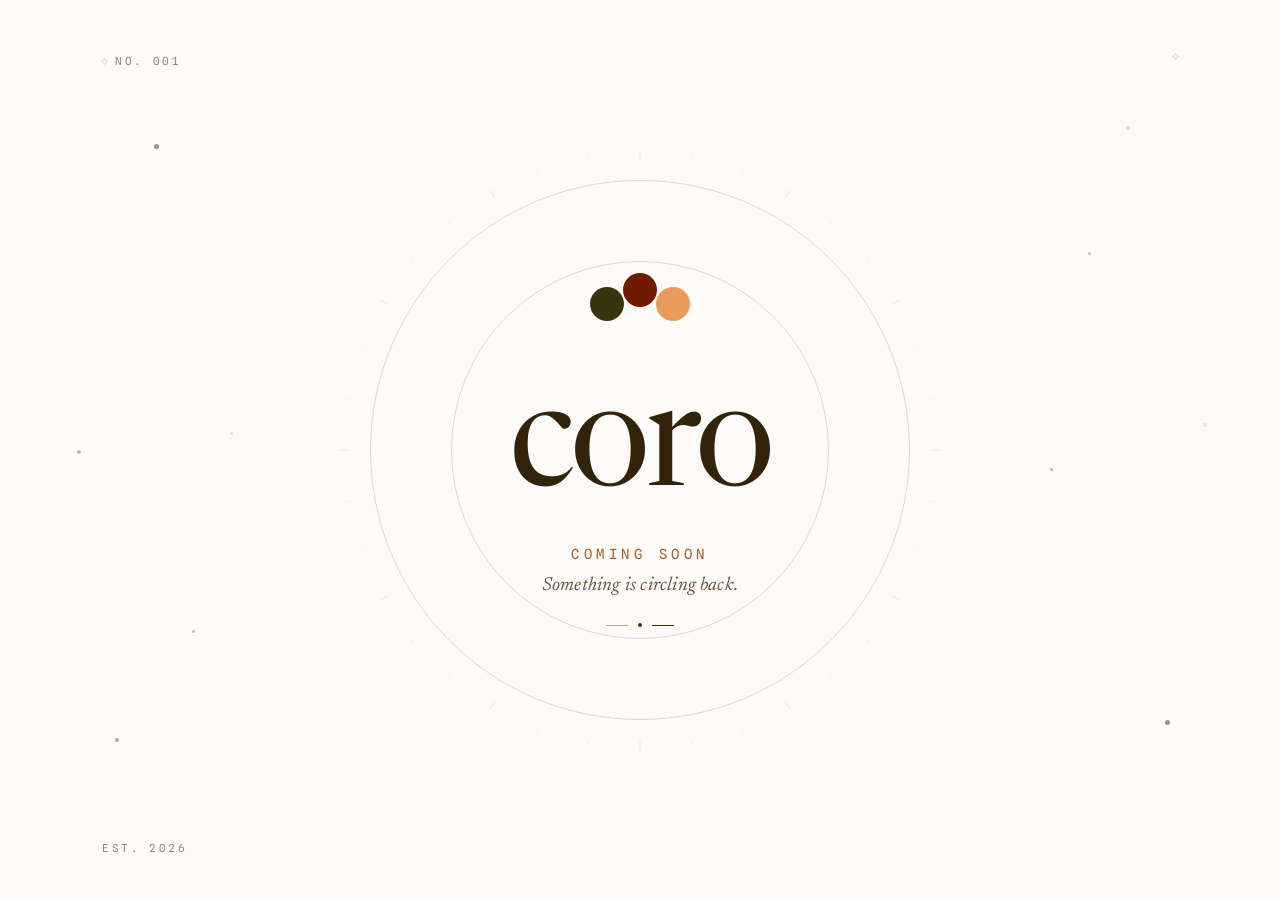
==== commit 72446016: "coming soon" ====
--- a/index.html
+++ b/index.html
@@ -3,529 +3,117 @@
 <head>
 <meta charset="utf-8">
 <meta name="viewport" content="width=device-width, initial-scale=1">
-<title>Coro — a private circle for the people who matter</title>
-<meta name="description" content="Coro is a closed circle of the people you'd actually want to stay updated with. See what they posted today, who's free tonight, and make plans in one tap.">
-<meta property="og:title" content="Coro — a private circle for the people who matter">
-<meta property="og:description" content="Your circle. One feed. Plans that happen.">
+<title>Coro</title>
+<meta name="description" content="Something is circling back.">
+<meta property="og:title" content="Coro">
+<meta property="og:description" content="Something is circling back.">
 <meta property="og:type" content="website">
-<link rel="icon" href="data:image/svg+xml,%3Csvg xmlns='http://www.w3.org/2000/svg' viewBox='0 0 32 32'%3E%3Crect width='32' height='32' fill='%23f2f0e9'/%3E%3Ccircle cx='16' cy='16' r='9' fill='none' stroke='%23353128' stroke-width='3'/%3E%3C/svg%3E">
+<link rel="icon" href="data:image/svg+xml,%3Csvg xmlns='http://www.w3.org/2000/svg' viewBox='0 0 32 32'%3E%3Crect width='32' height='32' fill='%23fefdfb'/%3E%3Ccircle cx='16' cy='16' r='9' fill='none' stroke='%23453320' stroke-width='3'/%3E%3C/svg%3E">
 
 <link rel="preconnect" href="https://fonts.googleapis.com">
 <link rel="preconnect" href="https://fonts.gstatic.com" crossorigin>
-<link href="https://fonts.googleapis.com/css2?family=Newsreader:ital,opsz,wght@0,6..72,400;0,6..72,500;1,6..72,400&amp;family=Hanken+Grotesk:wght@400;500;600;700&amp;family=Spline+Sans+Mono:wght@400;500&amp;display=swap" rel="stylesheet">
+<link href="https://fonts.googleapis.com/css2?family=Newsreader:ital,opsz,wght@0,6..72,400;0,6..72,500;1,6..72,400&amp;family=Spline+Sans+Mono:wght@400;500&amp;display=swap" rel="stylesheet">
 
 <style>
   *{box-sizing:border-box}
   :root{
-    --paper: oklch(0.955 0.011 100);
-    --card: oklch(0.985 0.006 100);
-    --card2: oklch(0.935 0.013 100);
-    --ink: oklch(0.24 0.018 95);
-    --ink2: oklch(0.48 0.016 98);
-    --ink3: oklch(0.64 0.013 96);
-    --rule: oklch(0.24 0.018 95 / .16);
-    --hair: oklch(0.24 0.018 95 / .08);
-    --clay: oklch(0.52 0.075 130); --clay-ink: oklch(0.40 0.07 130);
-    --moss: oklch(0.48 0.075 135); --moss-ink: oklch(0.37 0.07 135); --moss-wash: oklch(0.92 0.03 135);
-    --plum: oklch(0.70 0.11 60); --plum-ink: oklch(0.50 0.09 58); --plum-wash: oklch(0.94 0.045 62);
-    --amber: oklch(0.50 0.13 25); --amber-wash: oklch(0.91 0.05 26);
+    --paper: oklch(0.99 0.005 80);
+    --ink: oklch(0.27 0.045 78);
+    --ink2: oklch(0.46 0.04 62);
+    --ink3: oklch(0.63 0.035 62);
+    --rule: oklch(0.27 0.045 78 / .16);
+    --moss: oklch(0.32 0.055 100);
+    --plum: oklch(0.755 0.124 60); --plum-ink: oklch(0.55 0.11 58);
+    --amber: oklch(0.36 0.126 40);
   }
-  html{scroll-behavior:smooth}
-  body{margin:0;background:var(--paper);color:var(--ink);font-family:'Hanken Grotesk',system-ui,sans-serif;-webkit-font-smoothing:antialiased}
-  a{color:var(--ink);text-decoration:none}
-  a:hover{color:var(--clay-ink)}
+  html,body{height:100%}
+  body{margin:0;background:var(--paper);color:var(--ink);font-family:'Spline Sans Mono',ui-monospace,monospace;-webkit-font-smoothing:antialiased}
   .serif{font-family:'Newsreader',Georgia,serif}
   .mono{font-family:'Spline Sans Mono',ui-monospace,monospace;font-weight:400}
-  coro-ic{display:inline-flex;line-height:0}
-  .u{background-image:linear-gradient(var(--rule),var(--rule));background-size:100% 1px;background-repeat:no-repeat;background-position:0 100%;transition:background-size .22s ease}
-  .u:hover{background-size:0% 1px}
-  .cta{cursor:pointer;transition:background .18s ease,color .18s ease}
-  .cta:hover{background:var(--ink);color:var(--paper)}
-  #nav-links{flex-wrap:wrap;row-gap:10px}
-  [data-section]{scroll-margin-top:24px}
-  button.cta{font:inherit;text-align:left}
-  :focus-visible{outline:2px solid var(--clay-ink);outline-offset:2px}
-  .contact-row{display:block;border:1px solid var(--ink);border-top:none}
-  .contact-row input{display:block;width:100%;border:none;background:var(--card);font-family:'Hanken Grotesk',system-ui,sans-serif;font-size:15px;color:var(--ink);padding:13px 16px;outline:none;min-width:0}
-  .contact-row input::placeholder{color:var(--ink3)}
-  .hp{position:absolute;left:-9999px;width:1px;height:1px;opacity:0}
-  @media (max-width: 1180px){
-    #record-grid{grid-template-columns:repeat(2,1fr) !important}
-  }
-  @media (max-width: 880px){
-    #site-header{flex-direction:column;align-items:flex-start;gap:18px;padding:22px 0 18px}
-    #brand{flex-direction:column;align-items:flex-start;gap:6px}
-    #tagline{max-width:100%;line-height:1.45}
-    #nav-links{width:100%;gap:12px 22px}
-    #hero, #feed, #presence, #plans, #record, #feedback{grid-template-columns:1fr !important}
-    #hero > div, #feed > div, #presence > div, #plans > div, #record > div, #feedback > div{
-      padding-left:0 !important;padding-right:0 !important;border-left:none !important;border-right:none !important}
-    #feed > div, #presence > div, #plans > div{padding-bottom:40px !important}
-    #feed > div, #presence > div, #plans > div, #feedback > div{justify-content:center !important}
-    #plans > div[data-mock]{order:0 !important}
-    #hero h1{font-size:56px !important}
-    #hero > div:last-child{padding-top:32px !important;justify-content:center !important}
-    #record > div > div:first-child{flex-direction:column;align-items:flex-start !important;gap:22px !important}
-    #record-grid, #strip{grid-template-columns:1fr !important}
-    #strip > div{border-right:none !important;border-bottom:1px solid var(--rule);padding:18px 0 !important}
-    #record-grid > div > div:first-child{height:200px !important}
-    .mock{width:100% !important;max-width:340px;margin:0 auto}
-  }
+  #cover{position:relative;overflow:hidden;min-height:100vh;display:flex;flex-direction:column;align-items:center;justify-content:center;text-align:center;padding:70px 24px;background:var(--paper)}
+  #cover-decor{position:absolute;inset:0;pointer-events:none}
+  .cover-ring{position:absolute;top:50%;left:50%;border-radius:50%;border:1px solid var(--rule);transform:translate(-50%,-50%)}
+  .cover-tick{position:absolute;top:50%;left:50%;width:1px;background:var(--rule);transform-origin:50% 300px}
+  .cover-dot{position:absolute;border-radius:50%}
+  .cover-mark{position:relative;width:100px;height:64px;margin:0 auto}
+  .cover-mark span{position:absolute;width:34px;height:34px;border-radius:50%}
+  .cover-corner{position:absolute;display:flex;align-items:center;gap:8px;font-size:11px;letter-spacing:.22em;text-transform:uppercase;color:var(--ink3)}
+  .cover-corner i{width:5px;height:5px;border:1px solid var(--rule);transform:rotate(45deg);display:inline-block}
   @media (max-width: 620px){
-    .wrap{padding:0 22px !important}
-    #site-header{gap:14px;padding:18px 0 16px}
-    #tagline{display:none}
-    #nav-links{gap:10px 18px}
-    #hero h1{font-size:44px !important}
-    #feed h2, #presence h2, #plans h2, #record h2, #feedback h2{font-size:34px !important}
-    .pull{font-size:26px !important}
+    .cover-corner{font-size:9.5px;letter-spacing:.14em}
+    #cover{padding:56px 20px}
   }
 </style>
-
-<script>
-  (function(){
-    var P={
-      'check':'<path d="M5 12.5l4.5 4.5L19 7"/>','clock':'<circle cx="12" cy="12" r="8.5"/><path d="M12 7.5V12l3 2"/>',
-      'lock':'<rect x="5" y="11" width="14" height="9" rx="2"/><path d="M8 11V7.5a4 4 0 0 1 8 0V11"/>',
-      'camera':'<path d="M4 8h3l2-2h6l2 2h3v11H4z"/><circle cx="12" cy="13.5" r="3.3"/>',
-      'plus':'<path d="M12 5v14M5 12h14"/>','target':'<circle cx="12" cy="12" r="8.5"/><circle cx="12" cy="12" r="3.8"/>',
-      'arrow':'<path d="M5 12h14M13 6l6 6-6 6"/>','bookmark':'<path d="M6 3h12v18l-6-4.5L6 21z"/>'
-    };
-    if(!customElements.get('coro-ic')){
-      customElements.define('coro-ic', class extends HTMLElement{
-        static get observedAttributes(){return['name','size','sw']}
-        constructor(){super();this.attachShadow({mode:'open'});}
-        connectedCallback(){this.r()} attributeChangedCallback(){this.r()}
-        r(){if(!this.shadowRoot)return;var n=this.getAttribute('name'),s=this.getAttribute('size')||20,w=this.getAttribute('sw')||2;
-          this.shadowRoot.innerHTML='<style>:host{display:inline-flex;line-height:0}</style><svg width="'+s+'" height="'+s+'" viewBox="0 0 24 24" fill="none" stroke="currentColor" stroke-width="'+w+'" stroke-linecap="round" stroke-linejoin="round" aria-hidden="true">'+(P[n]||'')+'</svg>';}
-      });
-    }
-  })();
-</script>
 </head>
 <body>
 
-<div style="min-height:100vh;background:var(--paper)">
+<section id="cover">
+  <div id="cover-decor"></div>
 
-  <div class="wrap" style="max-width:1240px;margin:0 auto;padding:0 40px">
+  <div class="cover-corner" style="top:6%;left:8%"><i></i>No. 001</div>
+  <div class="cover-corner" style="top:6%;right:8%"><i></i></div>
 
-    <header id="site-header" style="display:flex;align-items:baseline;justify-content:space-between;gap:32px;padding:26px 0 22px;border-bottom:1px solid var(--ink)">
-      <div id="brand" style="display:flex;align-items:baseline;gap:14px">
-        <span class="serif" style="font-size:26px;letter-spacing:-.02em">coro</span>
-        <span id="tagline" class="mono" style="font-size:11px;color:var(--ink2);letter-spacing:.06em">a private circle for the people who matter</span>
-      </div>
-      <nav id="nav-links" style="display:flex;align-items:baseline;gap:26px">
-        <a class="mono u" href="#feed" style="font-size:11.5px;letter-spacing:.06em">01 Feed</a>
-        <a class="mono u" href="#presence" style="font-size:11.5px;letter-spacing:.06em">02 Presence</a>
-        <a class="mono u" href="#plans" style="font-size:11.5px;letter-spacing:.06em">03 Plans</a>
-        <a class="mono u" href="#record" style="font-size:11.5px;letter-spacing:.06em">04 Record</a>
-        <a class="mono u" href="#feedback" style="font-size:11.5px;letter-spacing:.06em">05 Your turn</a>
-      </nav>
-    </header>
+  <div class="cover-mark">
+    <span style="left:0;top:14px;background:var(--moss)"></span>
+    <span style="right:0;top:14px;background:var(--plum)"></span>
+    <span style="left:33px;top:0;background:var(--amber)"></span>
+  </div>
 
-    <div id="hero" style="display:grid;grid-template-columns:1fr 1fr;gap:0;border-bottom:1px solid var(--ink)">
-      <div style="padding:56px 48px 48px 0;display:flex;flex-direction:column;justify-content:space-between;border-right:1px solid var(--rule)">
-        <div>
-          <h1 class="serif" style="margin:0;font-size:88px;line-height:.96;letter-spacing:-.035em;font-weight:400">Your circle.<br>One feed.<br>Plans that<br>happen.</h1>
-          <p style="margin:32px 0 0;font-size:17.5px;line-height:1.55;color:var(--ink2);font-weight:500;max-width:430px;text-wrap:pretty">Coro is a closed circle of the people you'd actually want to stay updated with. You see what they posted today, who's free tonight, and make plans in one tap.</p>
-        </div>
-        <div style="display:flex;align-items:center;gap:22px;margin-top:44px">
-          <a href="#feedback" class="cta" style="display:inline-flex;align-items:center;gap:10px;border:1px solid var(--ink);padding:13px 22px;font-size:14.5px;font-weight:600">Tell me what you think <coro-ic name="arrow" size="15" sw="2"></coro-ic></a>
-        </div>
-      </div>
+  <h1 class="serif" style="position:relative;margin:5vh 0 0;font-size:clamp(64px,11vw,148px);font-weight:400;letter-spacing:-.03em;line-height:1">coro</h1>
 
-      <div style="padding:46px 0 0 48px;display:flex;justify-content:center;align-items:flex-end;overflow:hidden">
-        <div class="mock" style="width:318px;border:1px solid var(--ink);border-bottom:none;background:var(--card)">
-          <div style="display:flex;align-items:center;justify-content:space-between;padding:12px 18px 8px;border-bottom:1px solid var(--hair)">
-            <span class="mono" style="font-size:11px">9:41</span>
-            <div style="display:flex;gap:5px;align-items:flex-end">
-              <div style="display:flex;gap:1.5px;align-items:flex-end"><div style="width:2.5px;height:4px;background:var(--ink)"></div><div style="width:2.5px;height:6px;background:var(--ink)"></div><div style="width:2.5px;height:8px;background:var(--ink)"></div><div style="width:2.5px;height:10px;background:var(--ink)"></div></div>
-              <div style="width:19px;height:10px;border:1.3px solid var(--ink);padding:1.3px;margin-left:2px"><div style="width:70%;height:100%;background:var(--ink)"></div></div>
-            </div>
-          </div>
-          <div style="padding:18px 18px 0;display:flex;align-items:flex-start;justify-content:space-between">
-            <div>
-              <div class="serif" style="font-size:29px;letter-spacing:-.025em;line-height:1.05">Weekend Six</div>
-              <div class="mono" style="font-size:10.5px;color:var(--ink2);margin-top:4px">6 CLOSE FRIENDS · 3 FREE</div>
-            </div>
-            <div style="width:34px;height:34px;border-radius:50%;background:var(--moss);display:flex;align-items:center;justify-content:center"><span class="serif" style="font-size:15px;color:var(--card)">A</span></div>
-          </div>
-          <div style="margin-top:18px;border-top:1px solid var(--hair)">
-            <div style="display:flex;align-items:center;gap:11px;padding:13px 18px;border-bottom:1px solid var(--hair)">
-              <div style="width:34px;height:34px;border-radius:50%;background:var(--amber);display:flex;align-items:center;justify-content:center;flex-shrink:0"><span class="serif" style="font-size:14px;color:var(--card)">M</span></div>
-              <div style="flex:1;min-width:0"><div style="font-size:13px;font-weight:700;line-height:1.3">Mara invited you to Dinner at Nonna's</div><div class="mono" style="font-size:10px;color:var(--ink2);margin-top:3px">SAT 7:00 PM · TAP TO RESPOND</div></div>
-            </div>
-            <div style="display:flex;align-items:center;gap:11px;padding:13px 18px;border-bottom:1px solid var(--hair)">
-              <div style="width:34px;height:34px;background:var(--plum-wash);display:flex;align-items:center;justify-content:center;flex-shrink:0"><coro-ic name="target" size="17" sw="2" style="color:var(--plum-ink)"></coro-ic></div>
-              <div style="flex:1;min-width:0"><div style="font-size:13px;font-weight:700">Saturday's plan · poll</div><div class="mono" style="font-size:10px;color:var(--ink2);margin-top:3px">5 OF 6 VOTED · CLOSES 4PM</div></div>
-            </div>
-          </div>
-          <div style="padding:18px">
-            <div class="mono" style="font-size:10px;letter-spacing:.14em;color:var(--ink2);margin-bottom:14px">WHO'S FREE</div>
-            <div style="display:flex;gap:16px">
-              <div style="text-align:center;width:54px"><div style="position:relative;width:48px;height:48px;margin:0 auto"><div style="width:48px;height:48px;border-radius:50%;background:var(--amber);display:flex;align-items:center;justify-content:center"><span class="serif" style="font-size:19px;color:var(--card)">M</span></div><div style="position:absolute;right:0;bottom:0;width:12px;height:12px;border-radius:50%;background:var(--moss);border:2.5px solid var(--card)"></div></div><div style="font-size:11.5px;font-weight:700;margin-top:7px">Mara</div><div class="mono" style="font-size:9.5px;color:var(--ink2)">FREE</div></div>
-              <div style="text-align:center;width:54px"><div style="position:relative;width:48px;height:48px;margin:0 auto"><div style="width:48px;height:48px;border-radius:50%;background:var(--moss);display:flex;align-items:center;justify-content:center"><span class="serif" style="font-size:19px;color:var(--card)">J</span></div><div style="position:absolute;right:0;bottom:0;width:12px;height:12px;border-radius:50%;background:var(--moss);border:2.5px solid var(--card)"></div></div><div style="font-size:11.5px;font-weight:700;margin-top:7px">Jonah</div><div class="mono" style="font-size:9.5px;color:var(--ink2)">FREE</div></div>
-              <div style="text-align:center;width:54px;opacity:.42"><div style="width:48px;height:48px;border-radius:50%;background:var(--card2);margin:0 auto;display:flex;align-items:center;justify-content:center"><span class="serif" style="font-size:19px;color:var(--ink2)">P</span></div><div style="font-size:11.5px;font-weight:700;margin-top:7px">Priya</div><div class="mono" style="font-size:9.5px;color:var(--ink2)">BUSY</div></div>
-              <div style="text-align:center;width:54px"><div style="position:relative;width:48px;height:48px;margin:0 auto"><div style="width:48px;height:48px;border-radius:50%;background:var(--plum);display:flex;align-items:center;justify-content:center"><span class="serif" style="font-size:19px;color:var(--card)">T</span></div><div style="position:absolute;right:0;bottom:0;width:12px;height:12px;border-radius:50%;background:var(--moss);border:2.5px solid var(--card)"></div></div><div style="font-size:11.5px;font-weight:700;margin-top:7px">Theo</div><div class="mono" style="font-size:9.5px;color:var(--ink2)">FREE</div></div>
-            </div>
-          </div>
-          <div style="padding:0 18px 20px">
-            <div style="display:flex;align-items:center;gap:11px;padding:12px 0;border-top:1px solid var(--hair)">
-              <coro-ic name="camera" size="17" sw="2" style="color:var(--ink2)"></coro-ic>
-              <span style="flex:1;font-size:13px;font-weight:600;color:var(--ink2)">Post a photo to Weekend Six</span>
-              <coro-ic name="plus" size="15" sw="2.2" style="color:var(--ink3)"></coro-ic>
-            </div>
-          </div>
-        </div>
-      </div>
-    </div>
+  <div class="mono" style="position:relative;margin-top:24px;font-size:14px;letter-spacing:.32em;text-transform:uppercase;color:var(--plum-ink)">Coming soon</div>
 
-    <div id="strip" style="display:grid;grid-template-columns:repeat(3,1fr);border-bottom:1px solid var(--ink)">
-      <div style="padding:22px 28px 22px 0;border-right:1px solid var(--rule)"><span class="mono" style="font-size:11px;color:var(--ink2)">NO ALGORITHM.</span> <span style="font-size:14px;font-weight:600">Your circle, newest first.</span></div>
-      <div style="padding:22px 28px;border-right:1px solid var(--rule)"><span class="mono" style="font-size:11px;color:var(--ink2)">NO AUDIENCE.</span> <span style="font-size:14px;font-weight:600">Invite only, no strangers.</span></div>
-      <div style="padding:22px 0 22px 28px"><span class="mono" style="font-size:11px;color:var(--ink2)">NO SCORE.</span> <span style="font-size:14px;font-weight:600">No likes, counts or streaks.</span></div>
-    </div>
+  <div class="serif" style="position:relative;margin-top:14px;font-size:19px;font-style:italic;letter-spacing:.01em;color:var(--ink2)">Something is circling back.</div>
 
-    <section id="feed" data-section style="display:grid;grid-template-columns:120px 1fr 1fr;gap:0;border-bottom:1px solid var(--rule);padding-top:72px">
-      <div class="mono" style="font-size:11.5px;color:var(--ink2);padding-bottom:72px">01<br>THE FEED</div>
-      <div style="padding:0 48px 72px 0;display:flex;justify-content:flex-start">
-        <div class="mock" style="width:318px;border:1px solid var(--ink);background:var(--card);align-self:flex-start">
-          <div style="padding:16px 18px;border-bottom:1px solid var(--ink);display:flex;align-items:baseline;justify-content:space-between">
-            <div class="serif" style="font-size:19px">Weekend Six</div>
-            <span class="mono" style="font-size:10px;color:var(--ink2)">3 NEW TODAY</span>
-          </div>
-          <div style="padding:14px 18px;display:flex;flex-direction:column;gap:14px">
-            <div style="border:1px solid var(--hair)">
-              <div style="position:relative;height:180px;background:repeating-linear-gradient(135deg, var(--amber-wash) 0 10px, var(--card2) 10px 20px)">
-                <div style="position:absolute;inset:0;padding:11px;display:flex;flex-direction:column;justify-content:space-between">
-                  <div style="display:flex;align-items:flex-start;justify-content:space-between">
-                    <div style="display:flex;align-items:center;gap:7px;background:rgba(33,29,25,.6);padding:5px 11px 5px 5px;border-radius:999px">
-                      <div style="width:20px;height:20px;border-radius:50%;background:var(--amber);display:flex;align-items:center;justify-content:center"><span class="serif" style="font-size:10px;color:#FFFEFB">M</span></div>
-                      <span style="font-size:11.5px;font-weight:700;color:#FFFEFB">Mara</span>
-                      <span class="mono" style="font-size:10px;color:rgba(255,254,251,.72)">20m</span>
-                    </div>
-                    <div style="width:28px;height:28px;border-radius:50%;background:rgba(33,29,25,.6);display:flex;align-items:center;justify-content:center"><coro-ic name="bookmark" size="13" sw="2" style="color:#FFFEFB"></coro-ic></div>
-                  </div>
-                  <div style="display:flex;justify-content:center"><span class="mono" style="font-size:10px;color:#FFFEFB;letter-spacing:.04em;background:rgba(33,29,25,.6);padding:5px 9px;border-radius:999px">PHOTO</span></div>
-                </div>
-              </div>
-            </div>
-            <div style="border:1px solid var(--hair)">
-              <div style="position:relative;height:180px;background:repeating-linear-gradient(135deg, var(--plum-wash) 0 10px, var(--card2) 10px 20px)">
-                <div style="position:absolute;inset:0;padding:11px;display:flex;flex-direction:column;justify-content:space-between">
-                  <div style="display:flex;align-items:flex-start;justify-content:space-between">
-                    <div style="display:flex;align-items:center;gap:7px;background:rgba(33,29,25,.6);padding:5px 11px 5px 5px;border-radius:999px">
-                      <div style="width:20px;height:20px;border-radius:50%;background:var(--plum);display:flex;align-items:center;justify-content:center"><span class="serif" style="font-size:10px;color:#FFFEFB">T</span></div>
-                      <span style="font-size:11.5px;font-weight:700;color:#FFFEFB">Theo</span>
-                      <span class="mono" style="font-size:10px;color:rgba(255,254,251,.72)">2h</span>
-                    </div>
-                    <div style="width:28px;height:28px;border-radius:50%;background:rgba(33,29,25,.6);display:flex;align-items:center;justify-content:center"><coro-ic name="bookmark" size="13" sw="2" style="color:#FFFEFB"></coro-ic></div>
-                  </div>
-                  <div style="display:flex;justify-content:center"><span class="mono" style="font-size:10px;color:#FFFEFB;letter-spacing:.04em;background:rgba(33,29,25,.6);padding:5px 9px;border-radius:999px">VIDEO</span></div>
-                </div>
-              </div>
-            </div>
-          </div>
-        </div>
-      </div>
-      <div style="padding:0 0 72px 48px;border-left:1px solid var(--rule)">
-        <h2 class="serif" style="margin:0;font-size:44px;line-height:1.05;letter-spacing:-.03em;font-weight:400">A feed you can care about</h2>
-        <p style="margin:22px 0 0;font-size:16.5px;line-height:1.6;color:var(--ink2);font-weight:500;text-wrap:pretty">Photos and videos from your circle, and that's the whole feed. No suggestions, no reposts, no ads, no algorithm deciding who you should see. When you've seen today's posts, you're done, and the app has nothing left to show you.</p>
-        <div style="margin-top:28px;border-top:1px solid var(--rule)">
-          <div style="padding:13px 0;border-bottom:1px solid var(--rule);display:flex;gap:14px"><span class="mono" style="font-size:11px;color:var(--ink3);width:22px">a</span><span style="font-size:15px;font-weight:600">People you want to see</span></div>
-          <div style="padding:13px 0;border-bottom:1px solid var(--rule);display:flex;gap:14px"><span class="mono" style="font-size:11px;color:var(--ink3);width:22px">b</span><span style="font-size:15px;font-weight:600">Save a post to the circle's record instead of liking it</span></div>
-          <div style="padding:13px 0;display:flex;gap:14px"><span class="mono" style="font-size:11px;color:var(--ink3);width:22px">c</span><span style="font-size:15px;font-weight:600">Post to one circle at a time</span></div>
-        </div>
-      </div>
-    </section>
+  <div style="position:relative;margin-top:28px;display:flex;align-items:center;gap:10px">
+    <span style="width:22px;height:1px;background:var(--plum)"></span>
+    <span style="width:4px;height:4px;border-radius:50%;background:var(--amber)"></span>
+    <span style="width:22px;height:1px;background:var(--moss)"></span>
+  </div>
 
-    <section id="presence" data-section style="display:grid;grid-template-columns:120px 1fr 1fr;gap:0;border-bottom:1px solid var(--rule);padding-top:72px">
-      <div class="mono" style="font-size:11.5px;color:var(--ink2);padding-bottom:72px">02<br>PRESENCE</div>
-      <div style="padding:0 48px 72px 0">
-        <h2 class="serif" style="margin:0;font-size:44px;line-height:1.05;letter-spacing:-.03em;font-weight:400">No asking "hey,<br>you up to anything?"</h2>
-        <p style="margin:22px 0 0;font-size:16.5px;line-height:1.6;color:var(--ink2);font-weight:500;text-wrap:pretty">One tap sets your status for the circle: free now, free later, or busy. The circle is able to make plans with whoever is free. Statuses expire by themselves, so there's nothing to remember to turn off.</p>
-        <div style="margin-top:28px;border-top:1px solid var(--rule)">
-          <div style="padding:13px 0;border-bottom:1px solid var(--rule);display:flex;gap:14px"><span class="mono" style="font-size:11px;color:var(--ink3);width:22px">a</span><span style="font-size:15px;font-weight:600">Being busy mutes everything</span></div>
-          <div style="padding:13px 0;display:flex;gap:14px"><span class="mono" style="font-size:11px;color:var(--ink3);width:22px">b</span><span style="font-size:15px;font-weight:600">Coro notifies you who's free</span></div>
-        </div>
-      </div>
-      <div style="padding:0 0 72px 0;display:flex;justify-content:flex-end">
-        <div class="mock" style="width:318px;border:1px solid var(--ink);background:var(--card);align-self:flex-start">
-          <div style="padding:16px 18px;border-bottom:1px solid var(--ink)"><div class="serif" style="font-size:19px">Who's Free</div><div class="mono" style="font-size:10px;color:var(--ink2);margin-top:2px">WEEKEND SIX · 3 FREE NOW</div></div>
-          <div style="display:flex;align-items:center;gap:13px;padding:14px 18px;background:var(--moss-wash);border-bottom:1px solid var(--hair)">
-            <div style="width:32px;height:32px;border-radius:50%;background:var(--moss);display:flex;align-items:center;justify-content:center"><coro-ic name="check" size="16" sw="2.8" style="color:var(--card)"></coro-ic></div>
-            <div style="flex:1"><div style="font-size:14px;font-weight:700">Free now</div><div class="mono" style="font-size:10px;color:var(--moss-ink);margin-top:2px">UNTIL YOU SAY OTHERWISE</div></div>
-          </div>
-          <div style="display:flex;align-items:center;gap:13px;padding:14px 18px;border-bottom:1px solid var(--hair)">
-            <div style="width:32px;height:32px;border-radius:50%;background:var(--plum-wash);display:flex;align-items:center;justify-content:center"><coro-ic name="clock" size="16" sw="2" style="color:var(--plum-ink)"></coro-ic></div>
-            <div style="flex:1"><div style="font-size:14px;font-weight:700">Free later</div><div class="mono" style="font-size:10px;color:var(--ink2);margin-top:2px">AFTER 6PM TONIGHT</div></div>
-          </div>
-          <div style="display:flex;align-items:center;gap:13px;padding:14px 18px;border-bottom:1px solid var(--hair)">
-            <div style="width:32px;height:32px;border-radius:50%;background:var(--card2);display:flex;align-items:center;justify-content:center"><coro-ic name="lock" size="15" sw="2" style="color:var(--ink2)"></coro-ic></div>
-            <div style="flex:1"><div style="font-size:14px;font-weight:700">Heads down</div><div class="mono" style="font-size:10px;color:var(--ink2);margin-top:2px">NO PINGS UNTIL YOU'RE BACK</div></div>
-          </div>
-          <div style="padding:14px 18px;display:flex;flex-direction:column;gap:12px">
-            <div style="display:flex;align-items:center;gap:11px"><div style="width:30px;height:30px;border-radius:50%;background:var(--amber);display:flex;align-items:center;justify-content:center"><span class="serif" style="font-size:13px;color:var(--card)">M</span></div><span style="flex:1;font-size:13.5px;font-weight:600">Mara</span><span class="mono" style="font-size:10px;color:var(--moss-ink)">FREE · NOTHING ON</span></div>
-            <div style="display:flex;align-items:center;gap:11px"><div style="width:30px;height:30px;border-radius:50%;background:var(--plum);display:flex;align-items:center;justify-content:center"><span class="serif" style="font-size:13px;color:var(--card)">T</span></div><span style="flex:1;font-size:13.5px;font-weight:600">Theo</span><span class="mono" style="font-size:10px;color:var(--moss-ink)">FREE · WALKING HOME</span></div>
-          </div>
-        </div>
-      </div>
-    </section>
-
-    <section id="plans" data-section style="display:grid;grid-template-columns:120px 1fr 1fr;gap:0;border-bottom:1px solid var(--rule);padding-top:72px">
-      <div class="mono" style="font-size:11.5px;color:var(--ink2);padding-bottom:72px">03<br>PLANS</div>
-      <div data-mock style="padding:0 0 72px 48px;order:3;display:flex;justify-content:flex-end;border-left:1px solid var(--rule)">
-        <div class="mock" style="width:318px;border:1px solid var(--ink);background:var(--card);align-self:flex-start">
-          <div style="padding:16px 18px;border-bottom:1px solid var(--ink)"><div class="serif" style="font-size:19px">Saturday's plan</div><div class="mono" style="font-size:10px;color:var(--ink2);margin-top:2px">5 OF 6 VOTED · CLOSES 4PM</div></div>
-          <div style="padding:16px 18px;border-bottom:1px solid var(--hair)">
-            <div style="display:flex;justify-content:space-between;align-items:baseline"><span style="font-size:14.5px;font-weight:700;color:var(--clay-ink)">Dinner at Nonna's</span><span class="mono" style="font-size:11px;color:var(--clay-ink)">3</span></div>
-            <div style="height:5px;background:var(--card2);margin-top:9px"><div style="width:60%;height:100%;background:var(--clay)"></div></div>
-          </div>
-          <div style="padding:16px 18px;border-bottom:1px solid var(--hair)">
-            <div style="display:flex;justify-content:space-between;align-items:baseline"><span style="font-size:14.5px;font-weight:600">Lake swim, then pizza</span><span class="mono" style="font-size:11px;color:var(--ink2)">2</span></div>
-            <div style="height:5px;background:var(--card2);margin-top:9px"><div style="width:40%;height:100%;background:var(--plum)"></div></div>
-          </div>
-          <div style="padding:16px 18px;border-bottom:1px solid var(--hair)">
-            <div style="display:flex;justify-content:space-between;align-items:baseline"><span style="font-size:14.5px;font-weight:600;color:var(--ink2)">Nothing. Stay in.</span><span class="mono" style="font-size:11px;color:var(--ink3)">0</span></div>
-            <div style="height:5px;background:var(--card2);margin-top:9px"></div>
-          </div>
-          <div style="padding:14px 18px;display:flex;gap:11px;align-items:flex-start;background:var(--moss-wash)">
-            <coro-ic name="check" size="16" sw="2.6" style="color:var(--moss-ink);margin-top:2px"></coro-ic>
-            <span style="font-size:12.5px;font-weight:600;color:var(--moss-ink);line-height:1.45">Nonna's is winning. The invite goes out on its own when the poll closes.</span>
-          </div>
-        </div>
-      </div>
-      <div style="padding:0 48px 72px 0">
-        <h2 class="serif" style="margin:0;font-size:44px;line-height:1.05;letter-spacing:-.03em;font-weight:400">Forty messages, no plan.<br>Make plans simpler</h2>
-        <p style="margin:22px 0 0;font-size:16.5px;line-height:1.6;color:var(--ink2);font-weight:500;text-wrap:pretty">You propose one plan with a time and a place. Everyone either agrees or suggests an alternate. If alternates come in, Coro turns them into a poll and the winner becomes the real invite.</p>
-        <div style="margin-top:28px;border-top:1px solid var(--rule)">
-          <div style="padding:13px 0;border-bottom:1px solid var(--rule);display:flex;gap:14px"><span class="mono" style="font-size:11px;color:var(--ink3);width:22px">a</span><span style="font-size:15px;font-weight:600">A concrete plan first</span></div>
-          <div style="padding:13px 0;border-bottom:1px solid var(--rule);display:flex;gap:14px"><span class="mono" style="font-size:11px;color:var(--ink3);width:22px">b</span><span style="font-size:15px;font-weight:600">Anyone can counter with a different time or place</span></div>
-          <div style="padding:13px 0;display:flex;gap:14px"><span class="mono" style="font-size:11px;color:var(--ink3);width:22px">c</span><span style="font-size:15px;font-weight:600">The poll only happens if there's something to decide</span></div>
-        </div>
-      </div>
-    </section>
-
-    <section id="record" data-section style="display:grid;grid-template-columns:120px 1fr;gap:0;border-bottom:1px solid var(--ink);padding-top:72px">
-      <div class="mono" style="font-size:11.5px;color:var(--ink2);padding-bottom:72px">04<br>RECORD</div>
-      <div style="padding:0 0 72px 0">
-        <div style="display:flex;align-items:flex-end;justify-content:space-between;gap:48px">
-          <h2 class="serif" style="margin:0;font-size:44px;line-height:1.05;letter-spacing:-.03em;font-weight:400">Every hangout saved for you</h2>
-          <p style="margin:0;font-size:16.5px;line-height:1.6;color:var(--ink2);font-weight:500;max-width:400px;text-wrap:pretty">Upload any photos taken during the event into a shared record for the circle. Create a simple digital scrapbook to look back at anytime.</p>
-        </div>
-        <div id="record-grid" style="display:grid;grid-template-columns:repeat(3,1fr);gap:1px;background:var(--rule);border:1px solid var(--rule);margin-top:44px">
-          <div style="background:var(--paper)">
-            <div style="height:220px;background:repeating-linear-gradient(135deg, var(--plum-wash) 0 10px, var(--card2) 10px 20px);display:flex;align-items:flex-end;padding:12px"><span class="mono" style="font-size:10px;color:var(--ink2);background:var(--card);padding:4px 7px">PHOTO — LAKE DAY</span></div>
-            <div style="padding:18px 18px 22px"><div style="display:flex;justify-content:space-between;align-items:baseline"><span class="serif" style="font-size:21px;letter-spacing:-.015em">Lake day</span><span class="mono" style="font-size:10px;color:var(--ink2)">JUN 14 · 5</span></div><div style="font-size:14px;color:var(--ink2);font-weight:500;margin-top:9px;line-height:1.5">Jacob brought the wrong charcoal. Ate at 10pm anyway.</div></div>
-          </div>
-          <div style="background:var(--paper)">
-            <div style="height:220px;background:repeating-linear-gradient(135deg, var(--amber-wash) 0 10px, var(--card2) 10px 20px);display:flex;align-items:flex-end;padding:12px"><span class="mono" style="font-size:10px;color:var(--ink2);background:var(--card);padding:4px 7px">PHOTO — BIRTHDAY</span></div>
-            <div style="padding:18px 18px 22px"><div style="display:flex;justify-content:space-between;align-items:baseline"><span class="serif" style="font-size:21px;letter-spacing:-.015em">Priya turns 30</span><span class="mono" style="font-size:10px;color:var(--ink2)">MAY 2 · 6</span></div><div style="font-size:14px;color:var(--ink2);font-weight:500;margin-top:9px;line-height:1.5">The only night this year everyone made it.</div></div>
-          </div>
-          <div style="background:var(--paper)">
-            <div style="height:220px;background:repeating-linear-gradient(135deg, var(--moss-wash) 0 10px, var(--card2) 10px 20px);display:flex;align-items:flex-end;padding:12px"><span class="mono" style="font-size:10px;color:var(--ink2);background:var(--card);padding:4px 7px">PHOTO — TUESDAY</span></div>
-            <div style="padding:18px 18px 22px"><div style="display:flex;justify-content:space-between;align-items:baseline"><span class="serif" style="font-size:21px;letter-spacing:-.015em">Just a Tuesday</span><span class="mono" style="font-size:10px;color:var(--ink2)">APR 22 · 3</span></div><div style="font-size:14px;color:var(--ink2);font-weight:500;margin-top:9px;line-height:1.5">Two hours on Mara's steps. Nobody planned it.</div></div>
-          </div>
-        </div>
-      </div>
-    </section>
-
-    <div style="padding:80px 0;border-bottom:1px solid var(--rule)">
-      <p class="serif pull" style="margin:0;max-width:900px;font-size:34px;line-height:1.28;letter-spacing:-.02em;font-weight:400;text-wrap:pretty">Coro runs out of things to show you on purpose.&nbsp; A circle of people can only post so much in a day so you catch up, make a plan, and put your phone down.</p>
-    </div>
-
-    <section id="feedback" data-section style="display:grid;grid-template-columns:120px 1fr 1fr;padding:72px 0;border-bottom:1px solid var(--ink)">
-      <div class="mono" style="font-size:11.5px;color:var(--ink2)">05<br>YOUR TURN</div>
-      <div style="padding-right:48px">
-        <h2 class="serif" style="margin:0;font-size:46px;line-height:1.02;letter-spacing:-.03em;font-weight:400">Tell me what you think</h2>
-        <p style="margin:20px 0 0;font-size:16.5px;line-height:1.6;color:var(--ink2);font-weight:500;max-width:390px;text-wrap:pretty">A simple working prototype has been built, but we need input from you! Be blunt; give any feedback or features you think would be good additions.</p>
-      </div>
-      <div style="border-left:1px solid var(--rule);padding-left:48px">
-
-        <form id="feedback-form" novalidate>
-          <div class="mono" style="font-size:10.5px;letter-spacing:.12em;color:var(--ink2);margin-bottom:10px">GUT REACTION</div>
-          <div id="gut-row" role="radiogroup" aria-label="Gut reaction" style="display:flex;gap:8px;flex-wrap:wrap;margin-bottom:26px"></div>
-
-          <div class="mono" style="font-size:10.5px;letter-spacing:.12em;color:var(--ink2);margin-bottom:10px">WHAT LANDED? (PICK ANY)</div>
-          <div id="chip-row" role="group" aria-label="What landed" style="display:flex;gap:8px;flex-wrap:wrap;margin-bottom:26px"></div>
-
-          <label class="mono" for="note" style="display:block;font-size:10.5px;letter-spacing:.12em;color:var(--ink2);margin-bottom:10px">WHAT WOULD YOU CHANGE?</label>
-          <textarea id="note" name="note" placeholder="The part I'd push back on is…" style="display:block;width:100%;height:130px;resize:vertical;border:1px solid var(--ink);background:var(--card);padding:14px 16px;font-family:'Hanken Grotesk',system-ui,sans-serif;font-size:15px;line-height:1.5;color:var(--ink);outline:none"></textarea>
-
-          <div class="contact-row">
-            <input id="fname" name="name" type="text" autocomplete="name" placeholder="Your name (optional)" aria-label="Your name, optional">
-          </div>
-
-          <input class="hp" type="text" id="botcheck" name="botcheck" tabindex="-1" autocomplete="off" aria-hidden="true">
-
-          <button id="submit-btn" type="submit" disabled style="display:block;width:100%;border:1px solid var(--ink);border-top:none;padding:15px 24px;font-family:inherit;font-size:14.5px;font-weight:700;text-align:center;background:var(--card2);color:var(--ink3);cursor:default">Send it</button>
-          <div id="form-status" class="mono" role="status" aria-live="polite" style="font-size:10.5px;color:var(--ink3);margin-top:12px;min-height:14px"></div>
-        </form>
-
-        <div id="thanks-panel" hidden style="border:1px solid var(--ink);padding:36px 32px;background:var(--card)">
-          <div class="serif" style="font-size:34px;letter-spacing:-.025em;line-height:1.1">Thank you.</div>
-          <p style="margin:14px 0 0;font-size:16px;line-height:1.6;color:var(--ink2);font-weight:500">That's genuinely useful! If you think of something after hitting send feel free to tell me directly.</p>
-          <button type="button" id="again-btn" class="cta" style="display:inline-block;border:1px solid var(--ink);background:transparent;color:var(--ink);font-family:inherit;padding:11px 18px;font-size:14px;font-weight:600;margin-top:24px">Add something else</button>
-        </div>
-
-      </div>
-    </section>
-
-    <footer style="display:flex;align-items:baseline;justify-content:space-between;gap:32px;padding:24px 0 44px">
-      <span class="serif" style="font-size:18px;letter-spacing:-.02em">coro</span>
-      <div style="display:flex;gap:24px">
-        <a class="mono u" href="#feed" style="font-size:11px">Feed</a>
-        <a class="mono u" href="#presence" style="font-size:11px">Presence</a>
-        <a class="mono u" href="#plans" style="font-size:11px">Plans</a>
-        <a class="mono u" href="#record" style="font-size:11px">Record</a>
-        <a class="mono u" href="#feedback" style="font-size:11px">Your turn</a>
-      </div>
-    </footer>
-
-  </div>
-</div>
+  <div class="cover-corner" style="bottom:5%;left:8%">Est. 2026</div>
+</section>
 
 <script>
 (function(){
-  'use strict';
+  var decor = document.getElementById('cover-decor');
+  if(!decor) return;
 
-  var WEB3FORMS_ACCESS_KEY = 'f5fefdd4-e05c-4f07-8e34-6fa4dd814307';
+  [60, 42].forEach(function(vh){
+    var ring = document.createElement('div');
+    ring.className = 'cover-ring';
+    ring.style.width = vh + 'vh';
+    ring.style.height = vh + 'vh';
+    decor.appendChild(ring);
+  });
 
-  var ENDPOINT = 'https://api.web3forms.com/submit';
-  var configured = /^[0-9a-f-]{20,}$/i.test(WEB3FORMS_ACCESS_KEY);
-
-  var GUTS  = ['I’d use this', 'Maybe, needs work', 'Not for me'];
-  var CHIPS = ['The feed', 'Who’s free', 'The poll', 'Digital scrapbook', 'Keeping it invite-only'];
-
-  var state = { gut: null, picks: [], note: '' };
-
-  var form    = document.getElementById('feedback-form');
-  var gutRow  = document.getElementById('gut-row');
-  var chipRow = document.getElementById('chip-row');
-  var note    = document.getElementById('note');
-  var fname   = document.getElementById('fname');
-  var botcheck= document.getElementById('botcheck');
-  var submit  = document.getElementById('submit-btn');
-  var status  = document.getElementById('form-status');
-  var thanks  = document.getElementById('thanks-panel');
-
-  function makeButton(label, borderVar){
-    var b = document.createElement('button');
-    b.type = 'button';
-    b.className = 'cta';
-    b.textContent = label;
-    b.setAttribute('aria-pressed', 'false');
-    b.style.cssText = 'border:1px solid ' + borderVar + ';background:transparent;color:var(--ink);' +
-      'font-family:inherit;padding:10px 16px;font-size:14px;font-weight:600';
-    return b;
+  for(var i = 0; i < 36; i++){
+    var deg = i * 10, major = i % 3 === 0;
+    var tick = document.createElement('div');
+    tick.className = 'cover-tick';
+    tick.style.height = (major ? 9 : 5) + 'px';
+    tick.style.opacity = major ? .5 : .3;
+    tick.style.transform = 'translate(-50%,-300px) rotate(' + deg + 'deg)';
+    decor.appendChild(tick);
   }
 
-  function paint(btn, on){
-    btn.style.background = on ? 'var(--ink)' : 'transparent';
-    btn.style.color = on ? 'var(--paper)' : 'var(--ink)';
-    btn.setAttribute('aria-pressed', on ? 'true' : 'false');
-  }
-
-  var gutButtons = GUTS.map(function(label){
-    var b = makeButton(label, 'var(--ink)');
-    b.addEventListener('click', function(){
-      state.gut = (state.gut === label) ? null : label;
-      gutButtons.forEach(function(x){ paint(x, x.textContent === state.gut); });
-      refresh();
-    });
-    gutRow.appendChild(b);
-    return b;
+  var dotColors = ['var(--moss)', 'var(--plum)', 'var(--amber)'];
+  var scatter = [
+    {x:12,y:16,s:5,o:.5},{x:88,y:14,s:4,o:.4},{x:9,y:82,s:4,o:.4},{x:91,y:80,s:5,o:.5},
+    {x:18,y:48,s:3,o:.35},{x:82,y:52,s:3,o:.35},{x:6,y:50,s:4,o:.3},{x:94,y:47,s:4,o:.3},
+    {x:15,y:70,s:3,o:.3},{x:85,y:28,s:3,o:.3}
+  ];
+  scatter.forEach(function(d, i){
+    var dot = document.createElement('div');
+    dot.className = 'cover-dot';
+    dot.style.left = d.x + '%';
+    dot.style.top = d.y + '%';
+    dot.style.width = d.s + 'px';
+    dot.style.height = d.s + 'px';
+    dot.style.opacity = d.o;
+    dot.style.background = dotColors[i % 3];
+    decor.appendChild(dot);
   });
-
-  var chipButtons = CHIPS.map(function(label){
-    var b = makeButton(label, 'var(--rule)');
-    b.style.padding = '9px 14px';
-    b.style.fontSize = '13.5px';
-    b.addEventListener('click', function(){
-      var i = state.picks.indexOf(label);
-      if(i === -1){ state.picks.push(label); } else { state.picks.splice(i, 1); }
-      paint(b, state.picks.indexOf(label) !== -1);
-      refresh();
-    });
-    chipRow.appendChild(b);
-    return b;
-  });
-
-  function ready(){
-    return state.note.trim().length > 0 || state.picks.length > 0 || !!state.gut;
-  }
-
-  function refresh(){
-    var ok = ready();
-    submit.disabled = !ok;
-    submit.style.background = ok ? 'var(--ink)' : 'var(--card2)';
-    submit.style.color = ok ? 'var(--paper)' : 'var(--ink3)';
-    submit.style.cursor = ok ? 'pointer' : 'default';
-  }
-
-  note.addEventListener('input', function(){ state.note = note.value; refresh(); });
-
-  function done(){
-    form.hidden = true;
-    thanks.hidden = false;
-    thanks.scrollIntoView({ behavior: 'smooth', block: 'nearest' });
-  }
-
-  form.addEventListener('submit', function(e){
-    e.preventDefault();
-    if(!ready() || submit.disabled) return;
-
-    // Honeypot: real people never fill this, it's off-screen.
-    if(botcheck.value){ done(); return; }
-
-    if(!configured){
-      status.textContent = 'THE FORM ISN’T CONNECTED YET — NOTHING WAS SENT.';
-      return;
-    }
-
-    submit.disabled = true;
-    status.textContent = 'SENDING…';
-
-    var payload = {
-      access_key: WEB3FORMS_ACCESS_KEY,
-      subject: 'Coro feedback' + (state.gut ? ' — ' + state.gut : ''),
-      from_name: 'Coro site',
-      'Gut reaction': state.gut || '—',
-      'What landed': state.picks.join(', ') || '—',
-      'What they’d change': state.note.trim() || '—',
-      'Name': fname.value.trim() || 'Anonymous'
-    };
-
-    fetch(ENDPOINT, {
-      method: 'POST',
-      headers: { 'Content-Type': 'application/json', 'Accept': 'application/json' },
-      body: JSON.stringify(payload)
-    }).then(function(res){
-      return res.json().catch(function(){ return { success: res.ok }; });
-    }).then(function(data){
-      if(!data || !data.success) throw new Error(data && data.message || 'send failed');
-      status.textContent = '';
-      done();
-    }).catch(function(){
-      submit.disabled = false;
-      status.textContent = 'COULDN’T SEND — CHECK YOUR CONNECTION AND TRY AGAIN.';
-    });
-  });
-
-  document.getElementById('again-btn').addEventListener('click', function(){
-    state = { gut: null, picks: [], note: '' };
-    note.value = '';
-    fname.value = '';
-    gutButtons.forEach(function(b){ paint(b, false); });
-    chipButtons.forEach(function(b){ paint(b, false); });
-    status.textContent = '';
-    thanks.hidden = true;
-    form.hidden = false;
-    refresh();
-    form.scrollIntoView({ behavior: 'smooth', block: 'nearest' });
-  });
-
-  refresh();
 })();
 </script>
 
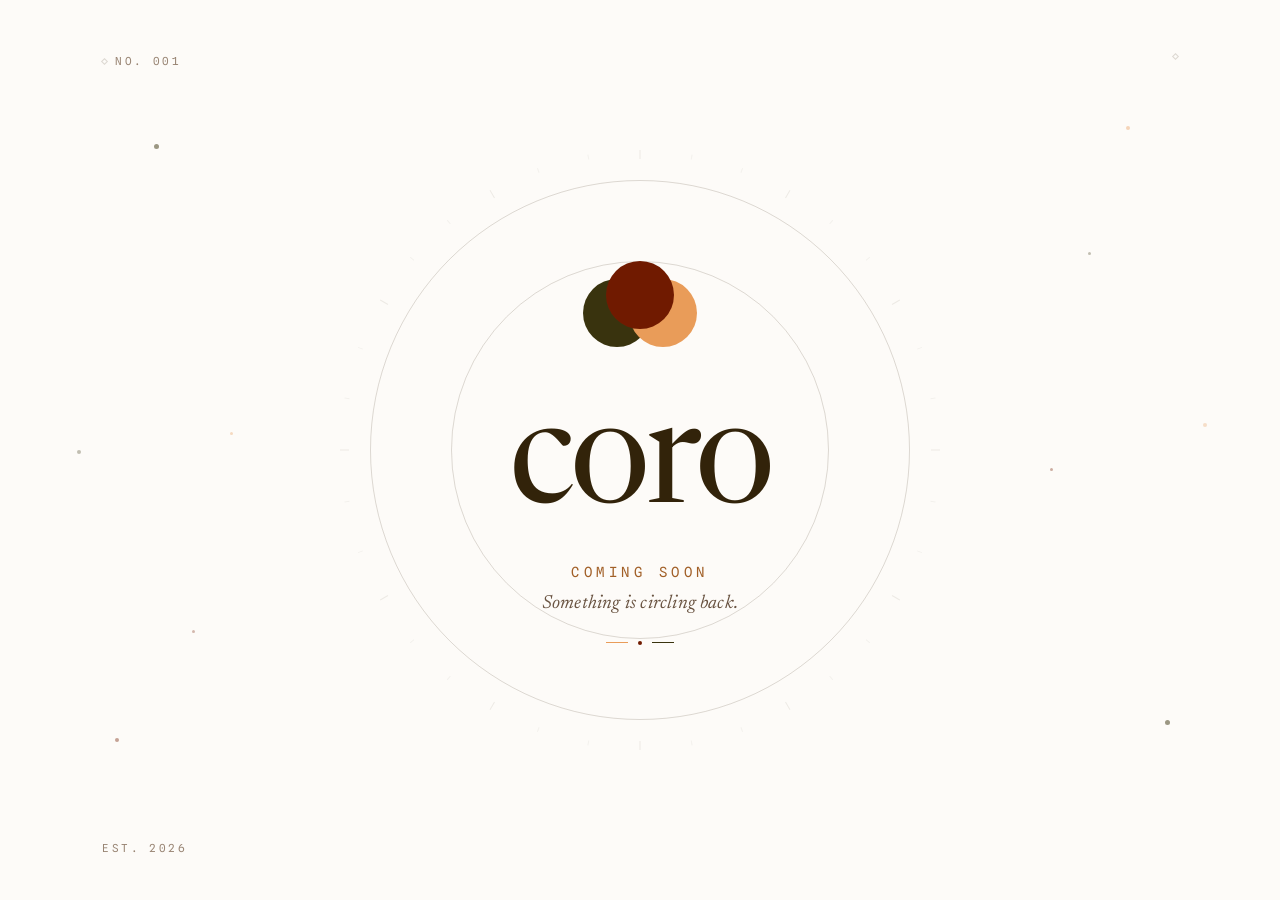
==== commit c2a488a8: "logo" ====
--- a/index.html
+++ b/index.html
@@ -8,7 +8,7 @@
 <meta property="og:title" content="Coro">
 <meta property="og:description" content="Something is circling back.">
 <meta property="og:type" content="website">
-<link rel="icon" href="data:image/svg+xml,%3Csvg xmlns='http://www.w3.org/2000/svg' viewBox='0 0 32 32'%3E%3Crect width='32' height='32' fill='%23fefdfb'/%3E%3Ccircle cx='16' cy='16' r='9' fill='none' stroke='%23453320' stroke-width='3'/%3E%3C/svg%3E">
+<link rel="icon" href="data:image/svg+xml,%3Csvg%20xmlns='http://www.w3.org/2000/svg'%20viewBox='0%200%20130%20130'%3E%3Crect%20width='130'%20height='130'%20rx='28'%20fill='oklch(0.99%200.005%2080)'/%3E%3Ccircle%20cx='42'%20cy='73.5'%20r='34'%20fill='oklch(0.32%200.055%20100)'/%3E%3Ccircle%20cx='88'%20cy='73.5'%20r='34'%20fill='oklch(0.755%200.124%2060)'/%3E%3Ccircle%20cx='65'%20cy='55.5'%20r='34'%20fill='oklch(0.36%200.126%2040)'/%3E%3C/svg%3E">
 
 <link rel="preconnect" href="https://fonts.googleapis.com">
 <link rel="preconnect" href="https://fonts.gstatic.com" crossorigin>
@@ -35,8 +35,8 @@
   .cover-ring{position:absolute;top:50%;left:50%;border-radius:50%;border:1px solid var(--rule);transform:translate(-50%,-50%)}
   .cover-tick{position:absolute;top:50%;left:50%;width:1px;background:var(--rule);transform-origin:50% 300px}
   .cover-dot{position:absolute;border-radius:50%}
-  .cover-mark{position:relative;width:100px;height:64px;margin:0 auto}
-  .cover-mark span{position:absolute;width:34px;height:34px;border-radius:50%}
+  .cover-mark{position:relative;width:130px;height:99px;margin:0 auto}
+  .cover-mark span{position:absolute;width:68px;height:68px;border-radius:50%}
   .cover-corner{position:absolute;display:flex;align-items:center;gap:8px;font-size:11px;letter-spacing:.22em;text-transform:uppercase;color:var(--ink3)}
   .cover-corner i{width:5px;height:5px;border:1px solid var(--rule);transform:rotate(45deg);display:inline-block}
   @media (max-width: 620px){
@@ -54,9 +54,9 @@
   <div class="cover-corner" style="top:6%;right:8%"><i></i></div>
 
   <div class="cover-mark">
-    <span style="left:0;top:14px;background:var(--moss)"></span>
-    <span style="right:0;top:14px;background:var(--plum)"></span>
-    <span style="left:33px;top:0;background:var(--amber)"></span>
+    <span style="left:8px;top:24px;background:var(--moss)"></span>
+    <span style="left:54px;top:24px;background:var(--plum)"></span>
+    <span style="left:31px;top:6px;background:var(--amber)"></span>
   </div>
 
   <h1 class="serif" style="position:relative;margin:5vh 0 0;font-size:clamp(64px,11vw,148px);font-weight:400;letter-spacing:-.03em;line-height:1">coro</h1>
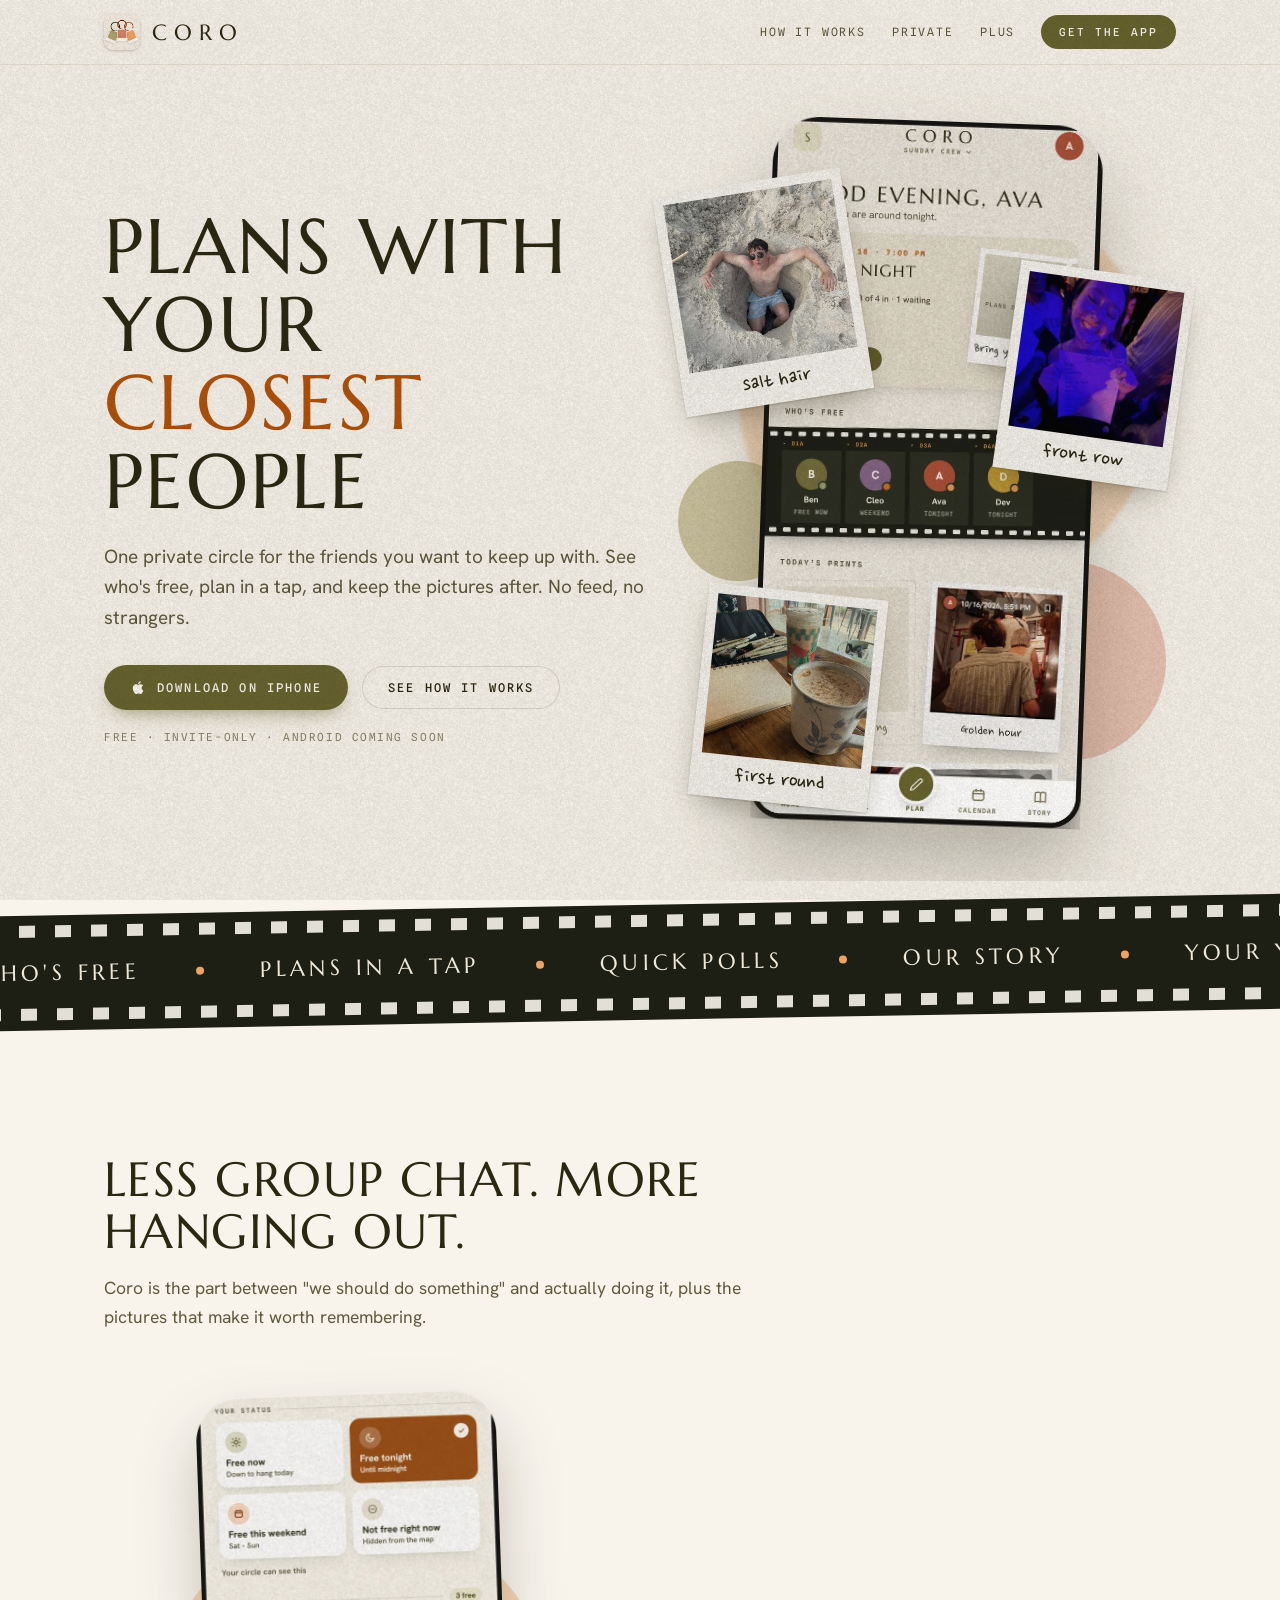
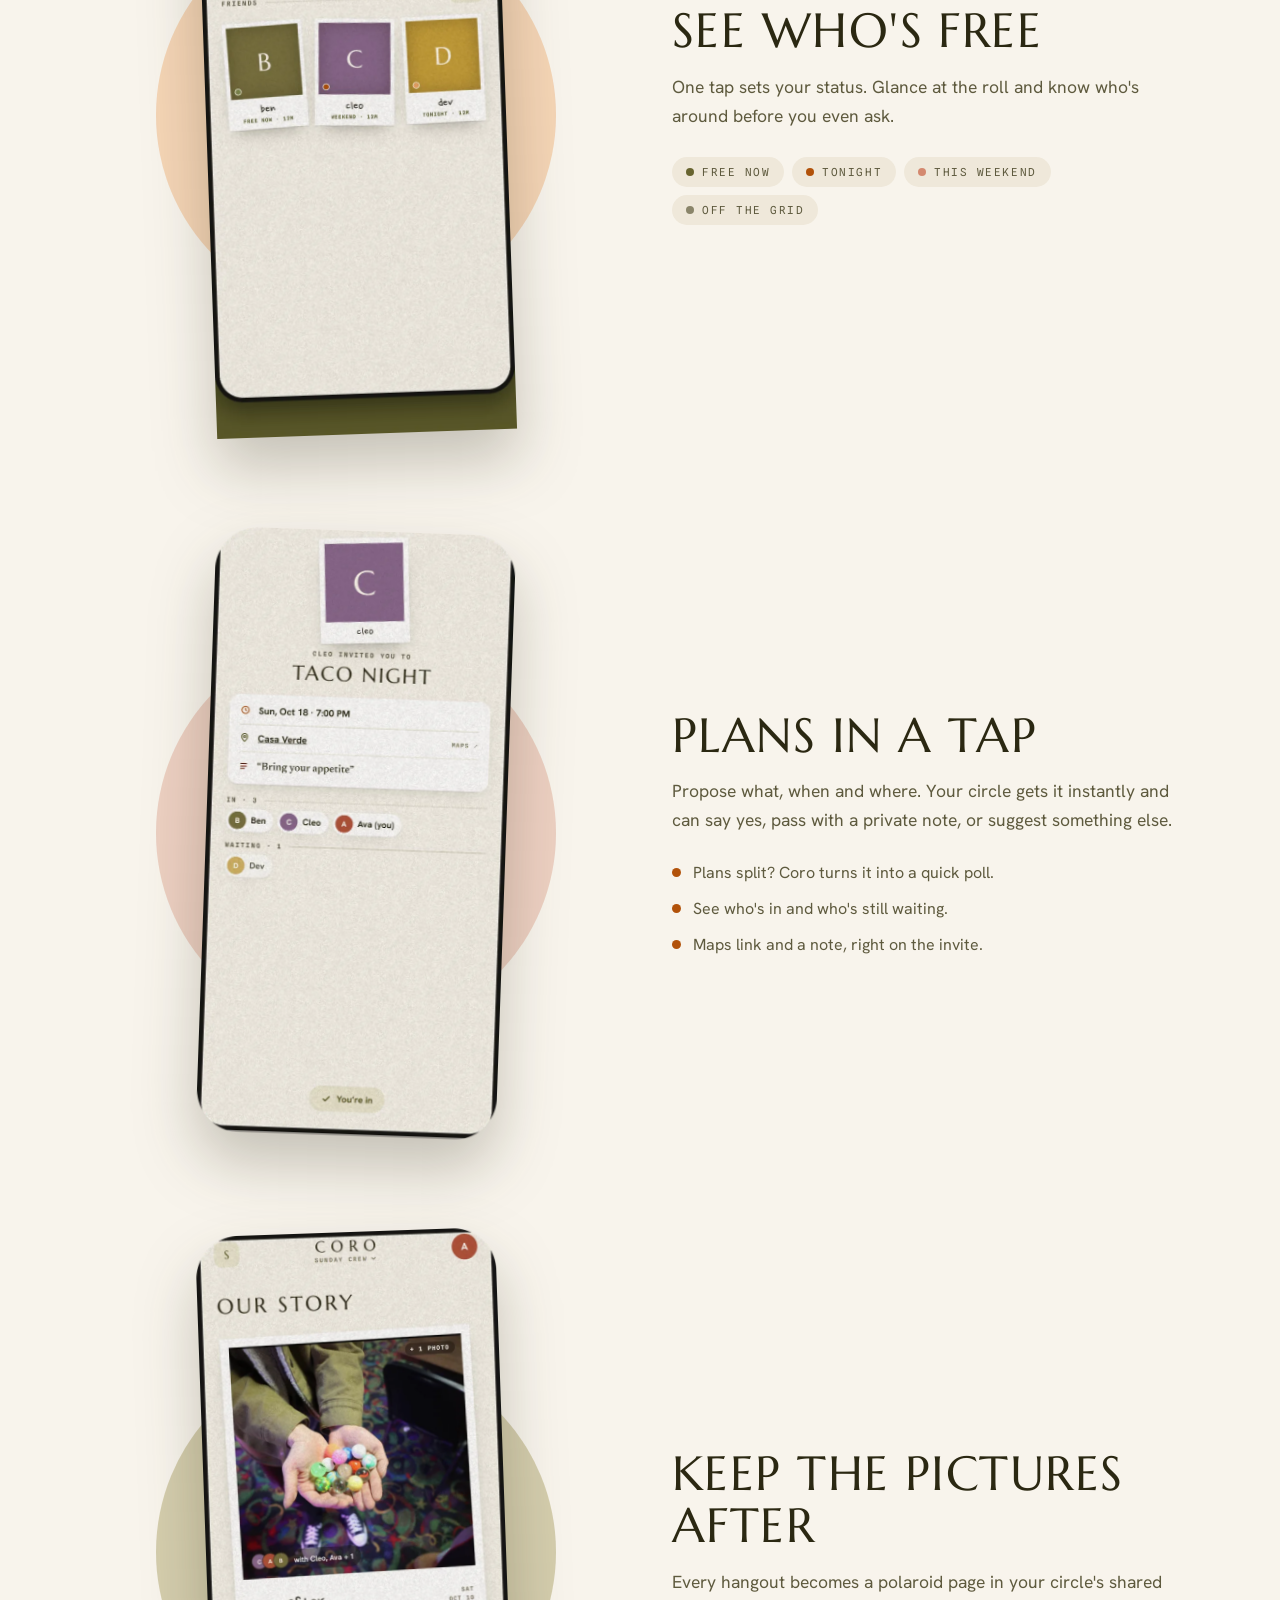
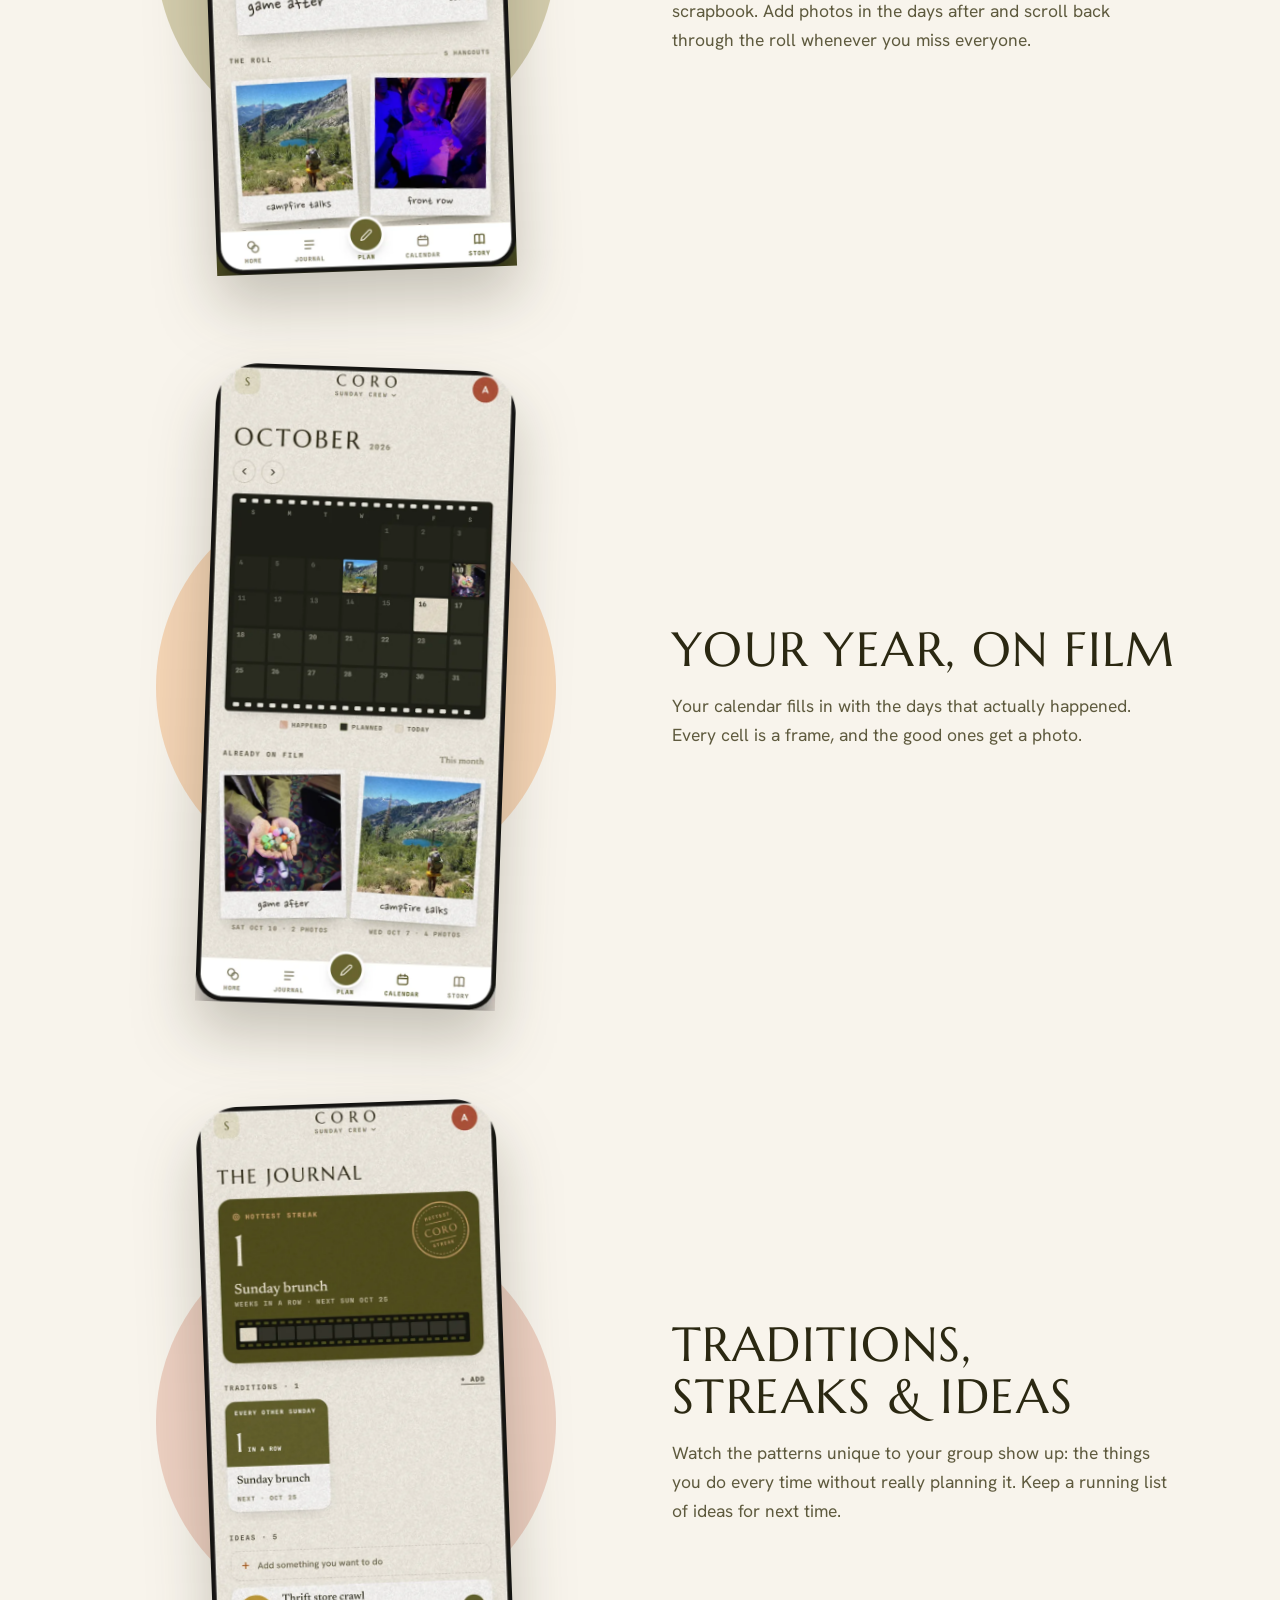
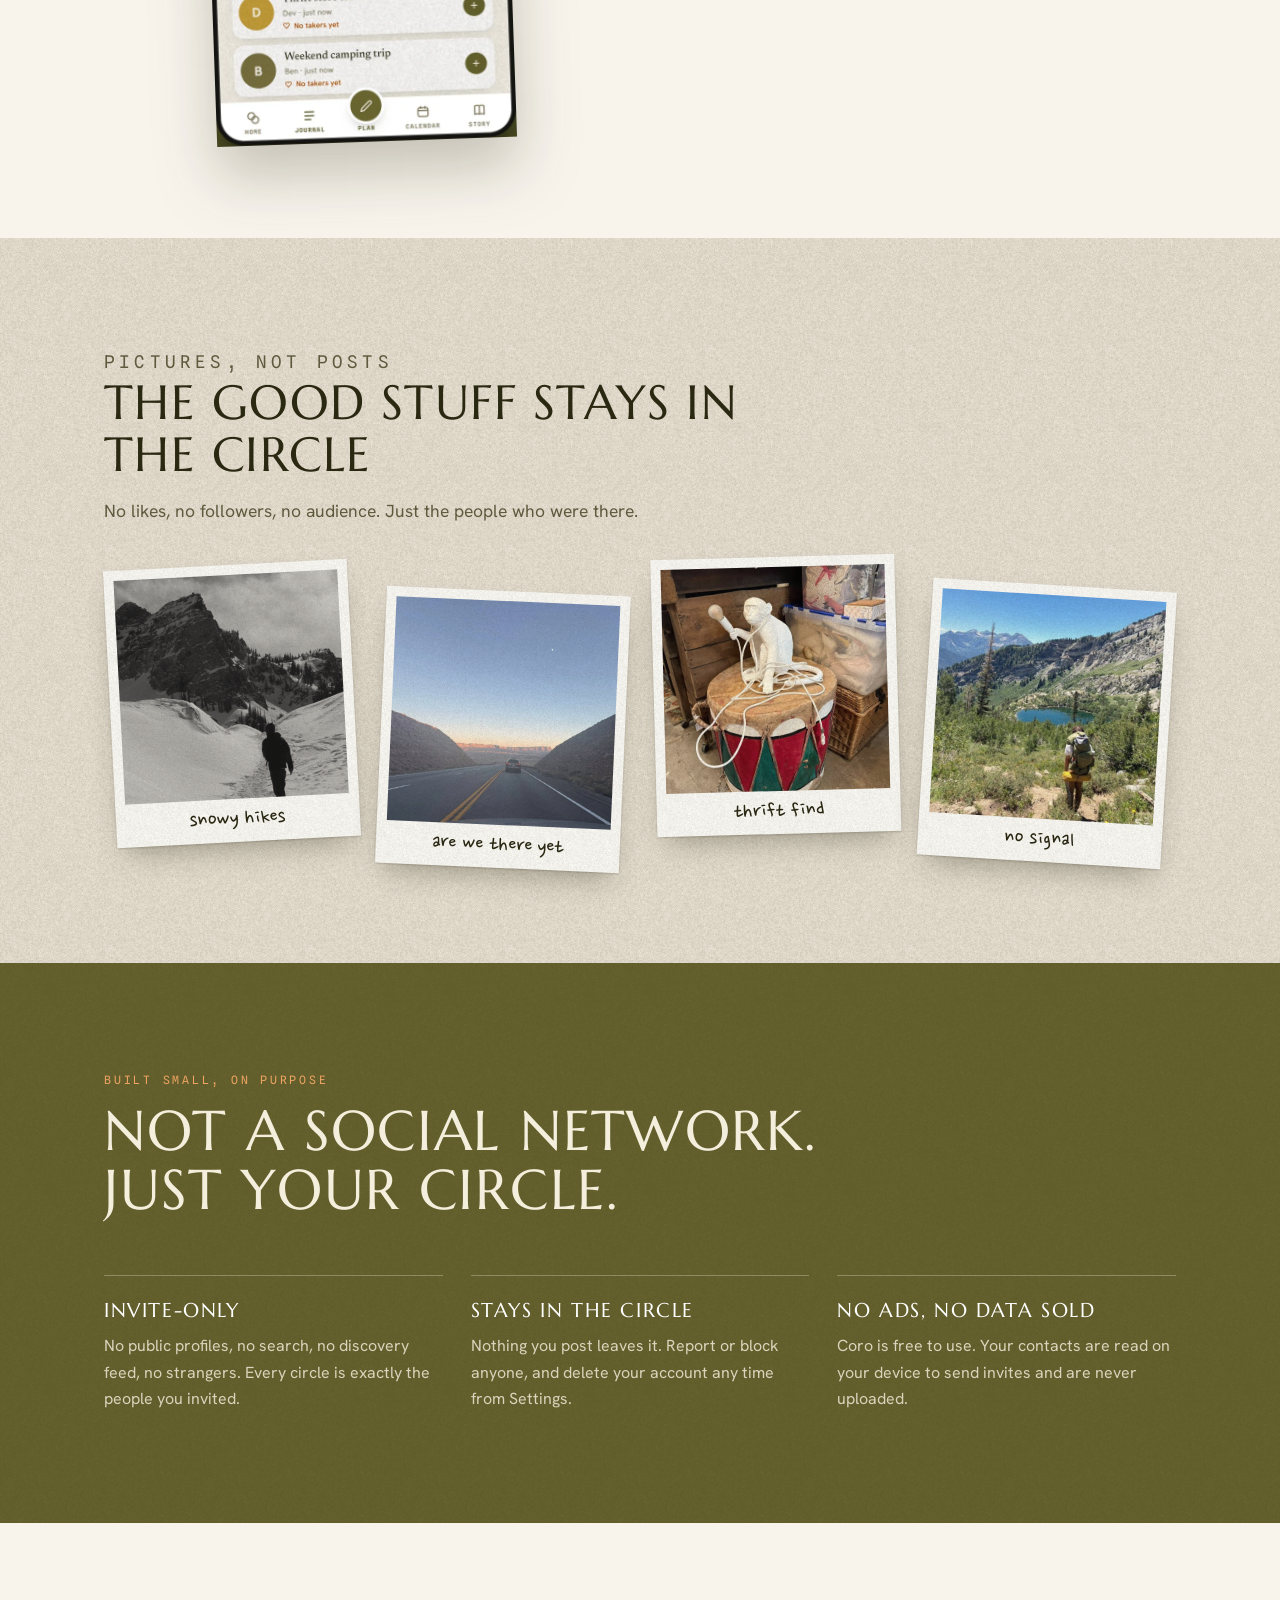
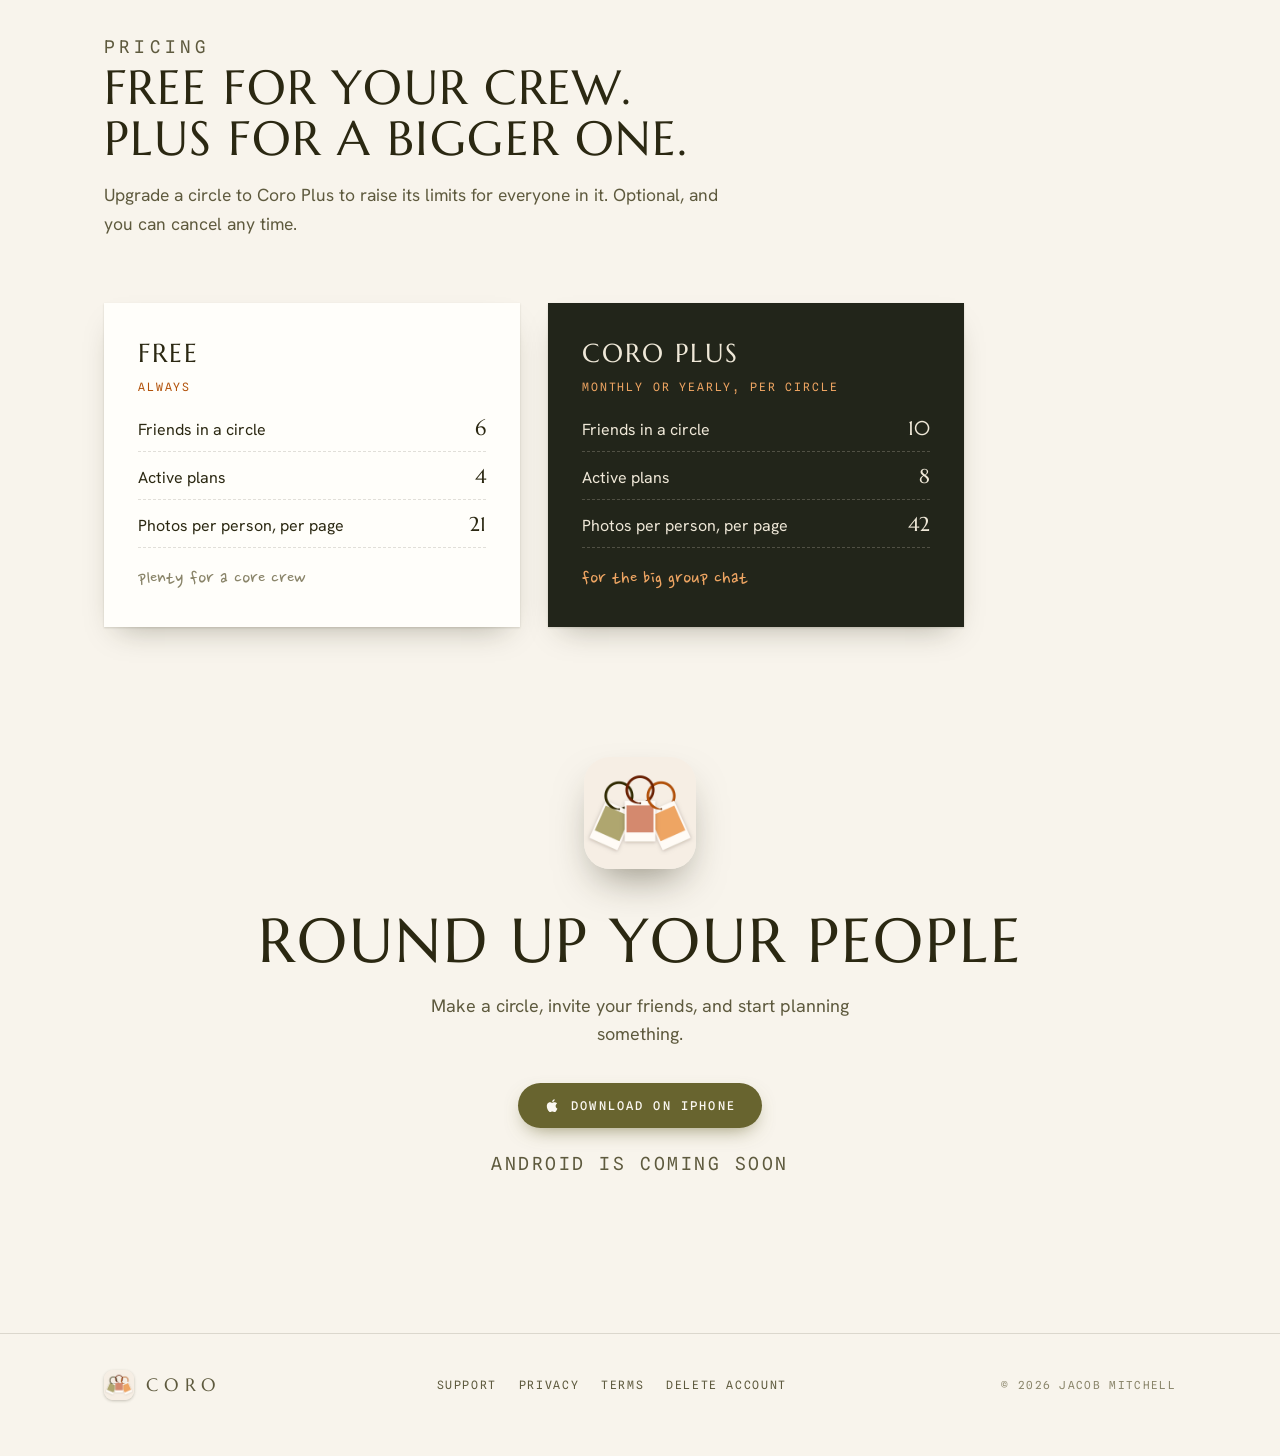
==== commit 67249319: "website overhaul" ====
--- a/index.html
+++ b/index.html
@@ -3,119 +3,228 @@
 <head>
 <meta charset="utf-8">
 <meta name="viewport" content="width=device-width, initial-scale=1">
-<title>Coro</title>
-<meta name="description" content="Something is circling back.">
-<meta property="og:title" content="Coro">
-<meta property="og:description" content="Something is circling back.">
+<title>Coro: Plans With Close Friends</title>
+<meta name="description" content="Your closest people, one private circle. See who's free, plan in a tap, and keep the pictures after. No feed, no strangers.">
+<meta property="og:title" content="Coro: Plans With Close Friends">
+<meta property="og:description" content="One private circle. See who's free, plan in a tap, keep the pictures after.">
 <meta property="og:type" content="website">
-<link rel="icon" href="data:image/svg+xml,%3Csvg%20xmlns='http://www.w3.org/2000/svg'%20viewBox='0%200%20130%20130'%3E%3Crect%20width='130'%20height='130'%20rx='28'%20fill='oklch(0.99%200.005%2080)'/%3E%3Ccircle%20cx='42'%20cy='73.5'%20r='34'%20fill='oklch(0.32%200.055%20100)'/%3E%3Ccircle%20cx='88'%20cy='73.5'%20r='34'%20fill='oklch(0.755%200.124%2060)'/%3E%3Ccircle%20cx='65'%20cy='55.5'%20r='34'%20fill='oklch(0.36%200.126%2040)'/%3E%3C/svg%3E">
-
+<meta property="og:image" content="https://coroconnect.com/assets/img/icon.png">
+<meta name="theme-color" content="#F8F4EC">
+<link rel="icon" type="image/png" href="/assets/img/favicon.png">
+<link rel="apple-touch-icon" href="/assets/img/apple-touch-icon.png">
 <link rel="preconnect" href="https://fonts.googleapis.com">
 <link rel="preconnect" href="https://fonts.gstatic.com" crossorigin>
-<link href="https://fonts.googleapis.com/css2?family=Newsreader:ital,opsz,wght@0,6..72,400;0,6..72,500;1,6..72,400&amp;family=Spline+Sans+Mono:wght@400;500&amp;display=swap" rel="stylesheet">
-
-<style>
-  *{box-sizing:border-box}
-  :root{
-    --paper: oklch(0.99 0.005 80);
-    --ink: oklch(0.27 0.045 78);
-    --ink2: oklch(0.46 0.04 62);
-    --ink3: oklch(0.63 0.035 62);
-    --rule: oklch(0.27 0.045 78 / .16);
-    --moss: oklch(0.32 0.055 100);
-    --plum: oklch(0.755 0.124 60); --plum-ink: oklch(0.55 0.11 58);
-    --amber: oklch(0.36 0.126 40);
-  }
-  html,body{height:100%}
-  body{margin:0;background:var(--paper);color:var(--ink);font-family:'Spline Sans Mono',ui-monospace,monospace;-webkit-font-smoothing:antialiased}
-  .serif{font-family:'Newsreader',Georgia,serif}
-  .mono{font-family:'Spline Sans Mono',ui-monospace,monospace;font-weight:400}
-  #cover{position:relative;overflow:hidden;min-height:100vh;display:flex;flex-direction:column;align-items:center;justify-content:center;text-align:center;padding:70px 24px;background:var(--paper)}
-  #cover-decor{position:absolute;inset:0;pointer-events:none}
-  .cover-ring{position:absolute;top:50%;left:50%;border-radius:50%;border:1px solid var(--rule);transform:translate(-50%,-50%)}
-  .cover-tick{position:absolute;top:50%;left:50%;width:1px;background:var(--rule);transform-origin:50% 300px}
-  .cover-dot{position:absolute;border-radius:50%}
-  .cover-mark{position:relative;width:130px;height:99px;margin:0 auto}
-  .cover-mark span{position:absolute;width:68px;height:68px;border-radius:50%}
-  .cover-corner{position:absolute;display:flex;align-items:center;gap:8px;font-size:11px;letter-spacing:.22em;text-transform:uppercase;color:var(--ink3)}
-  .cover-corner i{width:5px;height:5px;border:1px solid var(--rule);transform:rotate(45deg);display:inline-block}
-  @media (max-width: 620px){
-    .cover-corner{font-size:9.5px;letter-spacing:.14em}
-    #cover{padding:56px 20px}
-  }
-</style>
+<link href="https://fonts.googleapis.com/css2?family=Hanken+Grotesk:wght@400;500;600;700&amp;family=Marcellus&amp;family=Nanum+Pen+Script&amp;family=Spline+Sans+Mono:wght@400;500&amp;display=swap" rel="stylesheet">
+<link rel="stylesheet" href="/assets/site.css">
+<link rel="stylesheet" href="/assets/home.css">
 </head>
 <body>
 
-<section id="cover">
-  <div id="cover-decor"></div>
-
-  <div class="cover-corner" style="top:6%;left:8%"><i></i>No. 001</div>
-  <div class="cover-corner" style="top:6%;right:8%"><i></i></div>
-
-  <div class="cover-mark">
-    <span style="left:8px;top:24px;background:var(--moss)"></span>
-    <span style="left:54px;top:24px;background:var(--plum)"></span>
-    <span style="left:31px;top:6px;background:var(--amber)"></span>
-  </div>
-
-  <h1 class="serif" style="position:relative;margin:5vh 0 0;font-size:clamp(64px,11vw,148px);font-weight:400;letter-spacing:-.03em;line-height:1">coro</h1>
-
-  <div class="mono" style="position:relative;margin-top:24px;font-size:14px;letter-spacing:.32em;text-transform:uppercase;color:var(--plum-ink)">Coming soon</div>
-
-  <div class="serif" style="position:relative;margin-top:14px;font-size:19px;font-style:italic;letter-spacing:.01em;color:var(--ink2)">Something is circling back.</div>
-
-  <div style="position:relative;margin-top:28px;display:flex;align-items:center;gap:10px">
-    <span style="width:22px;height:1px;background:var(--plum)"></span>
-    <span style="width:4px;height:4px;border-radius:50%;background:var(--amber)"></span>
-    <span style="width:22px;height:1px;background:var(--moss)"></span>
-  </div>
-
-  <div class="cover-corner" style="bottom:5%;left:8%">Est. 2026</div>
-</section>
+<header class="nav">
+  <div class="wrap">
+    <a class="brand" href="/"><img src="/assets/img/favicon.png" alt="" width="36" height="36"><span>Coro</span></a>
+    <nav class="nav-links">
+      <a class="hide-m" href="#how">How it works</a>
+      <a class="hide-m" href="#private">Private</a>
+      <a class="hide-m" href="#plus">Plus</a>
+      <a class="btn small" href="https://apps.apple.com/app/id6813649933">Get the app</a>
+    </nav>
+  </div>
+</header>
+
+<main>
+<section class="hero">
+  <div class="wrap">
+    <div class="rv">
+      <h1>Plans with your <em>closest</em> people</h1>
+      <p class="lede">One private circle for the friends you want to keep up with. See who's free, plan in a tap, and keep the pictures after. No feed, no strangers.</p>
+      <div class="cta-row">
+        <a class="btn" href="https://apps.apple.com/app/id6813649933">
+          <svg viewBox="0 0 24 24" aria-hidden="true"><path d="M16.4 12.6c0-2.3 1.9-3.4 2-3.5-1.1-1.6-2.8-1.8-3.4-1.8-1.4-.1-2.8.9-3.5.9s-1.8-.8-3-.8c-1.5 0-3 .9-3.8 2.3-1.6 2.8-.4 7 1.2 9.3.8 1.1 1.7 2.4 2.9 2.3 1.2 0 1.6-.7 3-.7s1.8.7 3 .7c1.3 0 2.1-1.1 2.8-2.3.9-1.3 1.3-2.6 1.3-2.7 0 0-2.5-1-2.5-3.7zM14.2 5.8c.6-.8 1.1-1.8.9-2.8-.9 0-2 .6-2.6 1.4-.6.7-1.1 1.700-.9 2.700 1 .1 2-.5 2.600-1.300z"/></svg>
+          Download on iPhone
+        </a>
+        <a class="btn ghost" href="#how">See how it works</a>
+      </div>
+      <p class="fine">Free &middot; Invite-only &middot; Android coming soon</p>
+    </div>
+
+    <div class="stage rv" aria-hidden="false">
+      <span class="blob" style="width:420px;height:420px;background:var(--amber);opacity:.35;left:12%;top:60px;filter:blur(2px)"></span>
+      <span class="blob" style="width:200px;height:200px;background:var(--rose);opacity:.45;right:2%;top:440px"></span>
+      <span class="blob" style="width:120px;height:120px;background:var(--olive-lt);opacity:.6;left:0;top:340px"></span>
+      <figure class="polaroid p1"><img src="/assets/img/p_beach.jpg" alt="Friends at the beach" loading="eager"><figcaption>salt hair</figcaption></figure>
+      <div class="phone"><img src="/assets/img/ph_home.webp" alt="Coro home screen showing Taco Night, who's free, and today's prints" width="640" height="1364"></div>
+      <figure class="polaroid p2"><img src="/assets/img/p_concert.jpg" alt="Concert crowd" loading="eager"><figcaption>front row</figcaption></figure>
+      <figure class="polaroid p3"><img src="/assets/img/p_coffee.jpg" alt="Coffee" loading="eager"><figcaption>first round</figcaption></figure>
+    </div>
+  </div>
+</section>
+
+<div class="strip-wrap"><div class="strip" aria-hidden="true">
+  <div class="strip-track">
+    <span>Who's free<i></i>Plans in a tap<i></i>Quick polls<i></i>Our story<i></i>Your year on film<i></i>Just your crew<i></i></span>
+    <span>Who's free<i></i>Plans in a tap<i></i>Quick polls<i></i>Our story<i></i>Your year on film<i></i>Just your crew<i></i></span>
+  </div>
+</div></div>
+
+<section class="section" id="how">
+  <div class="wrap">
+    <div class="section-head rv">
+      <h2>Less group chat. More hanging out.</h2>
+      <p>Coro is the part between "we should do something" and actually doing it, plus the pictures that make it worth remembering.</p>
+    </div>
+
+    <div class="feature">
+      <div class="fphone rv"><span class="bg" style="background:var(--amber);opacity:.4"></span><img src="/assets/img/ph_whosfree.webp" alt="Who's free film strip in Coro" loading="lazy"></div>
+      <div class="ftext rv">
+        <h2>See who's free</h2>
+        <p>One tap sets your status. Glance at the roll and know who's around before you even ask.</p>
+        <div class="chips">
+          <span class="chip"><b style="background:var(--olive)"></b>Free now</span>
+          <span class="chip"><b style="background:var(--terra)"></b>Tonight</span>
+          <span class="chip"><b style="background:var(--rose)"></b>This weekend</span>
+          <span class="chip"><b style="background:var(--ink3)"></b>Off the grid</span>
+        </div>
+      </div>
+    </div>
+
+    <div class="feature flip">
+      <div class="fphone rv"><span class="bg" style="background:var(--rose);opacity:.35"></span><img src="/assets/img/ph_hangout.webp" alt="A Taco Night hangout invite with RSVPs" loading="lazy"></div>
+      <div class="ftext rv">
+        <h2>Plans in a tap</h2>
+        <p>Propose what, when and where. Your circle gets it instantly and can say yes, pass with a private note, or suggest something else.</p>
+        <ul class="ticks">
+          <li>Plans split? Coro turns it into a quick poll.</li>
+          <li>See who's in and who's still waiting.</li>
+          <li>Maps link and a note, right on the invite.</li>
+        </ul>
+      </div>
+    </div>
+
+    <div class="feature">
+      <div class="fphone rv"><span class="bg" style="background:var(--olive-lt);opacity:.5"></span><img src="/assets/img/ph_story.webp" alt="Our Story scrapbook with polaroid photos" loading="lazy"></div>
+      <div class="ftext rv">
+        <h2>Keep the pictures after</h2>
+        <p>Every hangout becomes a polaroid page in your circle's shared scrapbook. Add photos in the days after and scroll back through the roll whenever you miss everyone.</p>
+      </div>
+    </div>
+
+    <div class="feature flip">
+      <div class="fphone rv"><span class="bg" style="background:var(--amber);opacity:.4"></span><img src="/assets/img/ph_calendar.webp" alt="October calendar styled as a film strip" loading="lazy"></div>
+      <div class="ftext rv">
+        <h2>Your year, on film</h2>
+        <p>Your calendar fills in with the days that actually happened. Every cell is a frame, and the good ones get a photo.</p>
+      </div>
+    </div>
+
+    <div class="feature">
+      <div class="fphone rv"><span class="bg" style="background:var(--rose);opacity:.35"></span><img src="/assets/img/ph_journal.webp" alt="Journal with traditions, streaks and ideas" loading="lazy"></div>
+      <div class="ftext rv">
+        <h2>Traditions, streaks &amp; ideas</h2>
+        <p>Watch the patterns unique to your group show up: the things you do every time without really planning it. Keep a running list of ideas for next time.</p>
+      </div>
+    </div>
+  </div>
+</section>
+
+<section class="wall">
+  <div class="wrap">
+    <div class="section-head rv" style="margin-bottom:40px">
+      <p class="eyebrow">Pictures, not posts</p>
+      <h2>The good stuff stays in the circle</h2>
+      <p>No likes, no followers, no audience. Just the people who were there.</p>
+    </div>
+    <div class="wall-grid">
+      <figure class="polaroid rv"><img src="/assets/img/p_hike.jpg" alt="Hiking" loading="lazy"><figcaption>snowy hikes</figcaption></figure>
+      <figure class="polaroid rv"><img src="/assets/img/p_roadtrip.jpg" alt="Road trip" loading="lazy"><figcaption>are we there yet</figcaption></figure>
+      <figure class="polaroid rv"><img src="/assets/img/p_thrifting.jpg" alt="Thrifting" loading="lazy"><figcaption>thrift find</figcaption></figure>
+      <figure class="polaroid rv"><img src="/assets/img/p_camping.jpg" alt="Camping" loading="lazy"><figcaption>no signal</figcaption></figure>
+    </div>
+  </div>
+</section>
+
+<section class="band" id="private">
+  <div class="wrap">
+    <p class="eyebrow rv">Built small, on purpose</p>
+    <h2 class="rv">Not a social network. Just your circle.</h2>
+    <div class="triple">
+      <div class="rv"><h3>Invite-only</h3><p>No public profiles, no search, no discovery feed, no strangers. Every circle is exactly the people you invited.</p></div>
+      <div class="rv"><h3>Stays in the circle</h3><p>Nothing you post leaves it. Report or block anyone, and delete your account any time from Settings.</p></div>
+      <div class="rv"><h3>No ads, no data sold</h3><p>Coro is free to use. Your contacts are read on your device to send invites and are never uploaded.</p></div>
+    </div>
+  </div>
+</section>
+
+<section class="section" id="plus">
+  <div class="wrap">
+    <div class="section-head rv">
+      <p class="eyebrow">Pricing</p>
+      <h2>Free for your crew. Plus for a bigger one.</h2>
+      <p>Upgrade a circle to Coro Plus to raise its limits for everyone in it. Optional, and you can cancel any time.</p>
+    </div>
+    <div class="plans">
+      <div class="plan rv">
+        <h3>Free</h3>
+        <p class="price">Always</p>
+        <ul>
+          <li>Friends in a circle <b>6</b></li>
+          <li>Active plans <b>4</b></li>
+          <li>Photos per person, per page <b>21</b></li>
+        </ul>
+        <span class="pen">plenty for a core crew</span>
+      </div>
+      <div class="plan rv">
+        <h3>Coro Plus</h3>
+        <p class="price">Monthly or yearly, per circle</p>
+        <ul>
+          <li>Friends in a circle <b>10</b></li>
+          <li>Active plans <b>8</b></li>
+          <li>Photos per person, per page <b>42</b></li>
+        </ul>
+        <span class="pen" style="color:var(--amber)">for the big group chat</span>
+      </div>
+    </div>
+  </div>
+</section>
+
+<section class="final">
+  <div class="wrap">
+    <img class="rv" src="/assets/img/icon.png" alt="Coro" width="112" height="112">
+    <h2 class="rv">Round up your people</h2>
+    <p class="rv">Make a circle, invite your friends, and start planning something.</p>
+    <div class="cta-row rv">
+      <a class="btn" href="https://apps.apple.com/app/id6813649933">
+        <svg viewBox="0 0 24 24" aria-hidden="true"><path d="M16.4 12.6c0-2.3 1.9-3.4 2-3.5-1.1-1.6-2.8-1.8-3.4-1.8-1.4-.1-2.8.9-3.5.9s-1.8-.8-3-.8c-1.5 0-3 .9-3.8 2.3-1.6 2.8-.4 7 1.2 9.3.8 1.1 1.7 2.4 2.9 2.3 1.2 0 1.6-.7 3-.7s1.8.7 3 .7c1.3 0 2.1-1.1 2.8-2.3.9-1.3 1.3-2.6 1.3-2.7 0 0-2.5-1-2.5-3.7zM14.2 5.8c.6-.8 1.1-1.8.9-2.8-.9 0-2 .6-2.6 1.4-.6.7-1.1 1.7-.9 2.7 1 .1 2-.5 2.6-1.3z"/></svg>
+        Download on iPhone
+      </a>
+    </div>
+    <p class="fine" style="margin-top:22px">Android is coming soon</p>
+  </div>
+</section>
+</main>
+
+<footer class="foot">
+  <div class="wrap">
+    <a class="brand" href="/"><img src="/assets/img/favicon.png" alt="" width="30" height="30" style="width:30px;height:30px"><span style="font-size:18px">Coro</span></a>
+    <nav>
+      <a href="/support/">Support</a>
+      <a href="/privacy/">Privacy</a>
+      <a href="/terms/">Terms</a>
+      <a href="/delete-account/">Delete account</a>
+    </nav>
+    <span class="copy">&copy; 2026 Jacob Mitchell</span>
+  </div>
+</footer>
 
 <script>
-(function(){
-  var decor = document.getElementById('cover-decor');
-  if(!decor) return;
-
-  [60, 42].forEach(function(vh){
-    var ring = document.createElement('div');
-    ring.className = 'cover-ring';
-    ring.style.width = vh + 'vh';
-    ring.style.height = vh + 'vh';
-    decor.appendChild(ring);
-  });
-
-  for(var i = 0; i < 36; i++){
-    var deg = i * 10, major = i % 3 === 0;
-    var tick = document.createElement('div');
-    tick.className = 'cover-tick';
-    tick.style.height = (major ? 9 : 5) + 'px';
-    tick.style.opacity = major ? .5 : .3;
-    tick.style.transform = 'translate(-50%,-300px) rotate(' + deg + 'deg)';
-    decor.appendChild(tick);
-  }
-
-  var dotColors = ['var(--moss)', 'var(--plum)', 'var(--amber)'];
-  var scatter = [
-    {x:12,y:16,s:5,o:.5},{x:88,y:14,s:4,o:.4},{x:9,y:82,s:4,o:.4},{x:91,y:80,s:5,o:.5},
-    {x:18,y:48,s:3,o:.35},{x:82,y:52,s:3,o:.35},{x:6,y:50,s:4,o:.3},{x:94,y:47,s:4,o:.3},
-    {x:15,y:70,s:3,o:.3},{x:85,y:28,s:3,o:.3}
-  ];
-  scatter.forEach(function(d, i){
-    var dot = document.createElement('div');
-    dot.className = 'cover-dot';
-    dot.style.left = d.x + '%';
-    dot.style.top = d.y + '%';
-    dot.style.width = d.s + 'px';
-    dot.style.height = d.s + 'px';
-    dot.style.opacity = d.o;
-    dot.style.background = dotColors[i % 3];
-    decor.appendChild(dot);
-  });
+(function () {
+  var els = document.querySelectorAll('.rv');
+  if (!('IntersectionObserver' in window)) { els.forEach(function (e) { e.classList.add('in'); }); return; }
+  var io = new IntersectionObserver(function (entries) {
+    entries.forEach(function (en) { if (en.isIntersecting) { en.target.classList.add('in'); io.unobserve(en.target); } });
+  }, { threshold: 0.12, rootMargin: '0px 0px -40px 0px' });
+  els.forEach(function (e) { io.observe(e); });
 })();
 </script>
-
 </body>
 </html>
--- a/assets/site.css
+++ b/assets/site.css
@@ -0,0 +1,60 @@
+/* Shared chrome for coroconnect.com. Film edition: warm paper, olive / terracotta / oxblood,
+   Marcellus caps for display, polaroid + film-strip motifs. Tokens match the app (src/theme/colors.ts). */
+*{box-sizing:border-box}
+:root{
+  --bg:#F8F4EC; --sheet:#FBF8F2; --hero:#EFE8DA; --card:#FFFFFF;
+  --ink:#2B2812; --ink2:#5E5A3E; --ink3:#8A856A;
+  --hair:#E9E1D4; --rule:rgba(43,40,18,.14);
+  --olive:#68642F; --olive-lt:#AFA66F; --terra:#B2520A; --amber:#EDA462; --rose:#D4896F; --oxblood:#6A1C00;
+  --dark:#22251A; --film:#1D1F14;
+  /* legacy names used by older markup */
+  --paper:var(--bg); --moss:var(--olive); --plum:var(--amber); --plum-ink:var(--terra);
+  --font-caps:'Marcellus',Georgia,serif; --font-body:'Hanken Grotesk',system-ui,-apple-system,sans-serif;
+  --font-mono:'Spline Sans Mono',ui-monospace,monospace; --font-pen:'Nanum Pen Script','Segoe Print',cursive;
+}
+html{scroll-behavior:smooth;overflow-x:clip}
+body{overflow-x:clip}
+body{
+  margin:0;background:var(--bg);color:var(--ink);
+  font-family:var(--font-body);-webkit-font-smoothing:antialiased;
+}
+body::before{ /* paper grain */
+  content:"";position:fixed;inset:0;pointer-events:none;z-index:50;
+  background:url(/assets/img/grain.png);background-size:200px;opacity:.28;mix-blend-mode:multiply;
+}
+a{color:var(--terra)}
+a:hover{color:var(--oxblood)}
+.serif{font-family:var(--font-caps);font-weight:400}
+.mono{font-family:var(--font-mono)}
+
+.site-header{
+  max-width:640px;margin:0 auto;padding:28px 24px 0;
+  display:flex;align-items:center;gap:10px;
+}
+.site-header a.mark{display:flex;align-items:center;gap:12px;text-decoration:none;color:var(--ink)}
+.site-header .mark-icon{width:34px;height:34px;flex:none;border-radius:9px;box-shadow:0 1px 3px rgba(43,40,18,.2)}
+.site-header .wordmark{font-size:21px;letter-spacing:.3em;text-transform:uppercase}
+
+.page{max-width:640px;margin:0 auto;padding:28px 24px 96px}
+.page .eyebrow{margin:36px 0 6px;font-size:11px;letter-spacing:.24em;text-transform:uppercase;color:var(--terra)}
+.page h1{font-family:var(--font-caps);text-transform:uppercase;letter-spacing:.04em;font-size:clamp(30px,6vw,42px);font-weight:400;line-height:1.1;margin:0 0 8px}
+.page .updated{font-size:13px;color:var(--ink3);margin:0 0 40px}
+.page h2{font-size:20px;font-weight:600;margin:40px 0 12px;letter-spacing:-.01em}
+.page p{font-size:15.5px;line-height:1.7;color:var(--ink2);margin:0 0 16px}
+.page li{font-size:15.5px;line-height:1.7;color:var(--ink2);margin:0 0 8px}
+.page ul,.page ol{margin:0 0 16px;padding-left:22px}
+.page strong{color:var(--ink);font-weight:600}
+.page .callout{border:1px solid var(--hair);border-radius:12px;padding:16px 18px;margin:24px 0;background:var(--sheet);box-shadow:0 1px 0 #fff inset,0 6px 18px -12px rgba(43,40,18,.25)}
+.page .callout p:last-child{margin-bottom:0}
+.page table{width:100%;border-collapse:collapse;margin:8px 0 20px;font-size:14.5px}
+.page th,.page td{text-align:left;padding:9px 10px;border-bottom:1px solid var(--rule);color:var(--ink2)}
+.page th{color:var(--ink3);font-size:11px;letter-spacing:.08em;text-transform:uppercase;font-weight:600}
+
+.site-footer{
+  max-width:640px;margin:0 auto;padding:32px 24px 64px;border-top:1px solid var(--rule);
+  display:flex;flex-wrap:wrap;gap:18px;align-items:center;justify-content:space-between;
+}
+.site-footer nav{display:flex;flex-wrap:wrap;gap:16px}
+.site-footer nav a{font-size:13px;color:var(--ink2);text-decoration:none}
+.site-footer nav a:hover{color:var(--terra)}
+.site-footer .copy{font-size:12px;color:var(--ink3)}
--- a/assets/home.css
+++ b/assets/home.css
@@ -0,0 +1,152 @@
+/* Home page. Builds on site.css tokens. */
+.wrap{max-width:1120px;margin:0 auto;padding:0 24px}
+.eyebrow{font-family:var(--font-mono);font-size:11.5px;letter-spacing:.24em;text-transform:uppercase;color:var(--terra);margin:0 0 14px}
+.pen{font-family:var(--font-pen);font-size:22px;line-height:1}
+
+/* nav */
+.nav{position:sticky;top:0;z-index:40;background:rgba(248,244,236,.86);backdrop-filter:blur(10px);-webkit-backdrop-filter:blur(10px);border-bottom:1px solid var(--hair)}
+.nav .wrap{display:flex;align-items:center;justify-content:space-between;height:64px}
+.brand{display:flex;align-items:center;gap:12px;text-decoration:none;color:var(--ink)}
+.brand img{width:36px;height:36px;border-radius:9px;box-shadow:0 1px 3px rgba(43,40,18,.25)}
+.brand span{font-family:var(--font-caps);font-size:22px;letter-spacing:.32em;text-transform:uppercase}
+.nav-links{display:flex;align-items:center;gap:26px}
+.nav-links a:not(.btn){font-family:var(--font-mono);font-size:11.5px;letter-spacing:.16em;text-transform:uppercase;color:var(--ink2);text-decoration:none}
+.nav-links a:not(.btn):hover{color:var(--terra)}
+.btn{display:inline-flex;align-items:center;gap:10px;padding:14px 26px;border-radius:999px;background:var(--olive);color:#FBF8F2;text-decoration:none;font-family:var(--font-mono);font-size:12px;letter-spacing:.18em;text-transform:uppercase;font-weight:500;box-shadow:0 8px 20px -8px rgba(104,100,47,.7);transition:transform .2s,background .2s}
+.btn:hover{background:var(--terra);color:#FBF8F2;transform:translateY(-2px)}
+.btn.small{padding:10px 18px;font-size:11px;box-shadow:none}
+.btn svg{width:17px;height:17px;fill:currentColor}
+.btn.ghost{background:transparent;color:var(--ink);box-shadow:inset 0 0 0 1px var(--rule)}
+.btn.ghost:hover{background:var(--ink);color:var(--bg)}
+
+/* hero */
+.hero{position:relative;overflow:hidden;padding:56px 0 40px}
+.hero .wrap{display:grid;grid-template-columns:1.05fr .95fr;gap:24px;align-items:center}
+.hero h1{font-family:var(--font-caps);text-transform:uppercase;font-weight:400;letter-spacing:.03em;font-size:clamp(42px,6vw,78px);line-height:1.02;margin:0 0 22px}
+.hero h1 em{font-style:normal;color:var(--terra)}
+.hero p.lede{font-size:19px;line-height:1.6;color:var(--ink2);max-width:30em;margin:0 0 32px}
+.cta-row{display:flex;flex-wrap:wrap;gap:14px;align-items:center}
+.fine{font-family:var(--font-mono);font-size:11px;letter-spacing:.14em;text-transform:uppercase;color:var(--ink3);margin-top:20px}
+.stage{position:relative;height:720px}
+.stage .phone{position:absolute;left:50%;top:0;width:330px;transform:translateX(-50%) rotate(2deg);filter:drop-shadow(0 40px 40px rgba(43,40,18,.28));z-index:2}
+.stage .phone img{display:block;width:100%;height:auto}
+.polaroid{position:absolute;background:#FFFEFA;padding:10px 10px 0;box-shadow:0 14px 30px -10px rgba(43,40,18,.4),0 1px 2px rgba(43,40,18,.2);transition:transform .35s cubic-bezier(.2,.8,.2,1);margin:0}
+.polaroid img{display:block;width:100%;aspect-ratio:1;object-fit:cover;filter:saturate(.92) contrast(.98) sepia(.08)}
+.polaroid figcaption{font-family:var(--font-pen);font-size:23px;text-align:center;padding:8px 0 10px;color:var(--ink);line-height:1.1}
+.polaroid::after{content:"";position:absolute;inset:0;background:url(/assets/img/grain.png);background-size:160px;opacity:.25;mix-blend-mode:multiply;pointer-events:none}
+.polaroid:hover{transform:rotate(0deg) scale(1.04)!important;z-index:5}
+.stage .p1{width:190px;left:-10px;top:60px;transform:rotate(-9deg);z-index:3}
+.stage .p2{width:176px;right:-6px;top:150px;transform:rotate(8deg);z-index:3}
+.stage .p3{width:180px;left:20px;top:470px;transform:rotate(6deg);z-index:3}
+.blob{position:absolute;border-radius:50%;z-index:0}
+
+/* film strip */
+.strip-wrap{overflow:hidden;padding:24px 0}
+.strip{position:relative;background:var(--film);color:#EFE8D8;padding:44px 0;margin:0;transform:rotate(-1deg);width:104%;margin-left:-2%;overflow:hidden}
+.strip::before,.strip::after{content:"";position:absolute;left:0;right:0;height:12px;background:repeating-linear-gradient(90deg,transparent 0 10px,#F8F4EC 10px 26px,transparent 26px 36px);opacity:.9}
+.strip::before{top:10px}
+.strip::after{bottom:10px}
+.strip-track{display:flex;gap:56px;white-space:nowrap;width:max-content;animation:roll 38s linear infinite;font-family:var(--font-caps);font-size:22px;letter-spacing:.2em;text-transform:uppercase}
+.strip-track span{display:flex;align-items:center;gap:56px}
+.strip-track i{width:8px;height:8px;border-radius:50%;background:var(--amber);display:inline-block}
+@keyframes roll{to{transform:translateX(-50%)}}
+
+/* sections */
+.section{padding:110px 0 0}
+.section-head{max-width:640px;margin:0 0 64px}
+.section-head h2,.feature h2{font-family:var(--font-caps);text-transform:uppercase;font-weight:400;letter-spacing:.03em;font-size:clamp(30px,4vw,48px);line-height:1.08;margin:0 0 16px}
+.section-head p,.feature p{font-size:17.5px;line-height:1.65;color:var(--ink2);margin:0}
+
+.feature{display:grid;grid-template-columns:1fr 1fr;gap:64px;align-items:center;margin-bottom:96px}
+.feature.flip .ftext{order:2}
+.fphone{position:relative;display:flex;justify-content:center}
+.fphone .bg{position:absolute;left:50%;top:50%;width:400px;height:400px;margin:-200px 0 0 -200px;border-radius:50%;z-index:0}
+.fphone img{position:relative;z-index:1;width:300px;height:auto;filter:drop-shadow(0 30px 30px rgba(43,40,18,.25));transform:rotate(-2deg);transition:transform .5s cubic-bezier(.2,.8,.2,1)}
+.feature.flip .fphone img{transform:rotate(2deg)}
+.fphone:hover img{transform:rotate(0) translateY(-6px)}
+.ftext .num{font-family:var(--font-mono);font-size:12px;letter-spacing:.2em;color:var(--ink3);margin-bottom:14px}
+.ticks{list-style:none;padding:0;margin:26px 0 0;display:grid;gap:12px}
+.ticks li{display:flex;gap:12px;align-items:flex-start;font-size:16px;color:var(--ink2);line-height:1.5}
+.ticks li::before{content:"";flex:none;width:9px;height:9px;margin-top:7px;border-radius:50%;background:var(--terra)}
+.chips{display:flex;flex-wrap:wrap;gap:8px;margin-top:26px}
+.chip{font-family:var(--font-mono);font-size:11px;letter-spacing:.14em;text-transform:uppercase;padding:8px 14px;border-radius:999px;background:var(--hero);color:var(--ink2);display:flex;gap:8px;align-items:center}
+.chip b{width:8px;height:8px;border-radius:50%;display:inline-block}
+
+/* polaroid wall */
+.wall{position:relative;background:var(--hero);margin-top:30px;padding:110px 0 120px;overflow:hidden}
+.wall::before{content:"";position:absolute;inset:0;background:url(/assets/img/grain.png);background-size:200px;opacity:.35;mix-blend-mode:multiply}
+.wall .wrap{position:relative}
+.wall-grid{display:grid;grid-template-columns:repeat(4,1fr);gap:34px 28px;margin-top:20px;padding:0 6px}
+.wall-grid .polaroid{position:relative;width:100%}
+.wall-grid .polaroid:nth-child(4n+1){transform:rotate(-3deg)}
+.wall-grid .polaroid:nth-child(4n+2){transform:rotate(2.5deg) translateY(26px)}
+.wall-grid .polaroid:nth-child(4n+3){transform:rotate(-1.5deg) translateY(-8px)}
+.wall-grid .polaroid:nth-child(4n){transform:rotate(3.5deg) translateY(20px)}
+
+/* privacy band */
+.band{background:var(--olive);color:#F4EEDC;padding:110px 0;position:relative;overflow:hidden}
+.band::before{content:"";position:absolute;inset:0;background:url(/assets/img/grain.png);background-size:200px;opacity:.25;mix-blend-mode:multiply}
+.band .wrap{position:relative}
+.band .eyebrow{color:var(--amber)}
+.band h2{font-family:var(--font-caps);text-transform:uppercase;font-weight:400;letter-spacing:.03em;font-size:clamp(32px,4.4vw,56px);line-height:1.06;margin:0 0 56px;max-width:14em}
+.triple{display:grid;grid-template-columns:repeat(3,1fr);gap:28px}
+.triple div{border-top:1px solid rgba(244,238,220,.3);padding-top:22px}
+.triple h3{font-family:var(--font-caps);text-transform:uppercase;letter-spacing:.08em;font-weight:400;font-size:20px;margin:0 0 10px;color:#fff}
+.triple p{margin:0;font-size:16px;line-height:1.65;color:rgba(244,238,220,.82)}
+
+/* plans */
+.plans{display:grid;grid-template-columns:1fr 1fr;gap:28px;max-width:860px}
+.plan{background:#FFFEFA;padding:34px 34px 38px;box-shadow:0 14px 30px -14px rgba(43,40,18,.35),0 1px 2px rgba(43,40,18,.15);position:relative}
+.plan:nth-child(1){transform:rotate(-1.2deg)}
+.plan:nth-child(2){transform:rotate(1.2deg);background:var(--dark);color:#EFE8D8}
+.plan h3{font-family:var(--font-caps);text-transform:uppercase;letter-spacing:.08em;font-weight:400;font-size:26px;margin:0 0 4px}
+.plan .price{font-family:var(--font-mono);font-size:11.5px;letter-spacing:.16em;text-transform:uppercase;color:var(--terra);margin-bottom:22px}
+.plan:nth-child(2) .price{color:var(--amber)}
+.plan ul{list-style:none;margin:0;padding:0;display:grid;gap:12px}
+.plan li{font-size:16px;display:flex;justify-content:space-between;align-items:baseline;border-bottom:1px dashed var(--rule);padding-bottom:10px}
+.plan:nth-child(2) li{border-color:rgba(239,232,216,.22)}
+.plan li b{font-family:var(--font-caps);font-weight:400;font-size:20px}
+.plan .pen{display:block;margin-top:20px;color:var(--ink3);font-size:21px}
+
+/* final cta */
+.final{text-align:center;padding:130px 0 120px}
+.final img{width:112px;height:112px;border-radius:26px;box-shadow:0 20px 40px -14px rgba(43,40,18,.5);margin-bottom:34px;transform:rotate(-4deg)}
+.final h2{font-family:var(--font-caps);text-transform:uppercase;font-weight:400;letter-spacing:.03em;font-size:clamp(34px,5vw,62px);line-height:1.05;margin:0 0 18px}
+.final p{font-size:18px;color:var(--ink2);margin:0 auto 34px;max-width:28em;line-height:1.6}
+.final .cta-row{justify-content:center}
+
+footer.foot{border-top:1px solid var(--rule);padding:36px 0 56px}
+footer.foot .wrap{display:flex;flex-wrap:wrap;gap:20px;justify-content:space-between;align-items:center}
+footer.foot nav{display:flex;flex-wrap:wrap;gap:22px}
+footer.foot a{font-family:var(--font-mono);font-size:11.5px;letter-spacing:.14em;text-transform:uppercase;color:var(--ink2);text-decoration:none}
+footer.foot a:hover{color:var(--terra)}
+footer.foot .copy{font-family:var(--font-mono);font-size:11px;letter-spacing:.12em;color:var(--ink3);text-transform:uppercase}
+
+/* reveal */
+.rv{opacity:0;transform:translateY(28px);transition:opacity .8s ease,transform .8s cubic-bezier(.2,.8,.2,1)}
+.rv.in{opacity:1;transform:none}
+@media (prefers-reduced-motion:reduce){.rv{opacity:1;transform:none;transition:none}.strip-track{animation:none}html{scroll-behavior:auto}}
+
+@media (max-width:900px){
+  .hero .wrap{grid-template-columns:1fr;gap:10px}
+  .hero{padding-top:36px}
+  .stage{height:640px;max-width:420px;margin:0 auto;width:100%}
+  .stage .phone{width:290px}
+  .stage .p1{width:150px;left:-6px;top:50px}
+  .stage .p2{width:140px;right:-6px;top:130px}
+  .stage .p3{width:140px;left:6px;top:420px}
+  .feature,.feature.flip{grid-template-columns:1fr;gap:34px;margin-bottom:72px}
+  .feature.flip .ftext{order:0}
+  .fphone img{width:260px}
+  .triple{grid-template-columns:1fr;gap:24px}
+  .plans{grid-template-columns:1fr}
+  .wall-grid{grid-template-columns:repeat(2,1fr);gap:30px 18px}
+  .nav-links a.hide-m{display:none}
+  .section{padding-top:80px}
+}
+@media (max-width:480px){
+  .wrap{padding:0 18px}
+  .nav-links{gap:14px}
+  .hero p.lede{font-size:17px}
+  .strip-track{font-size:17px}
+}
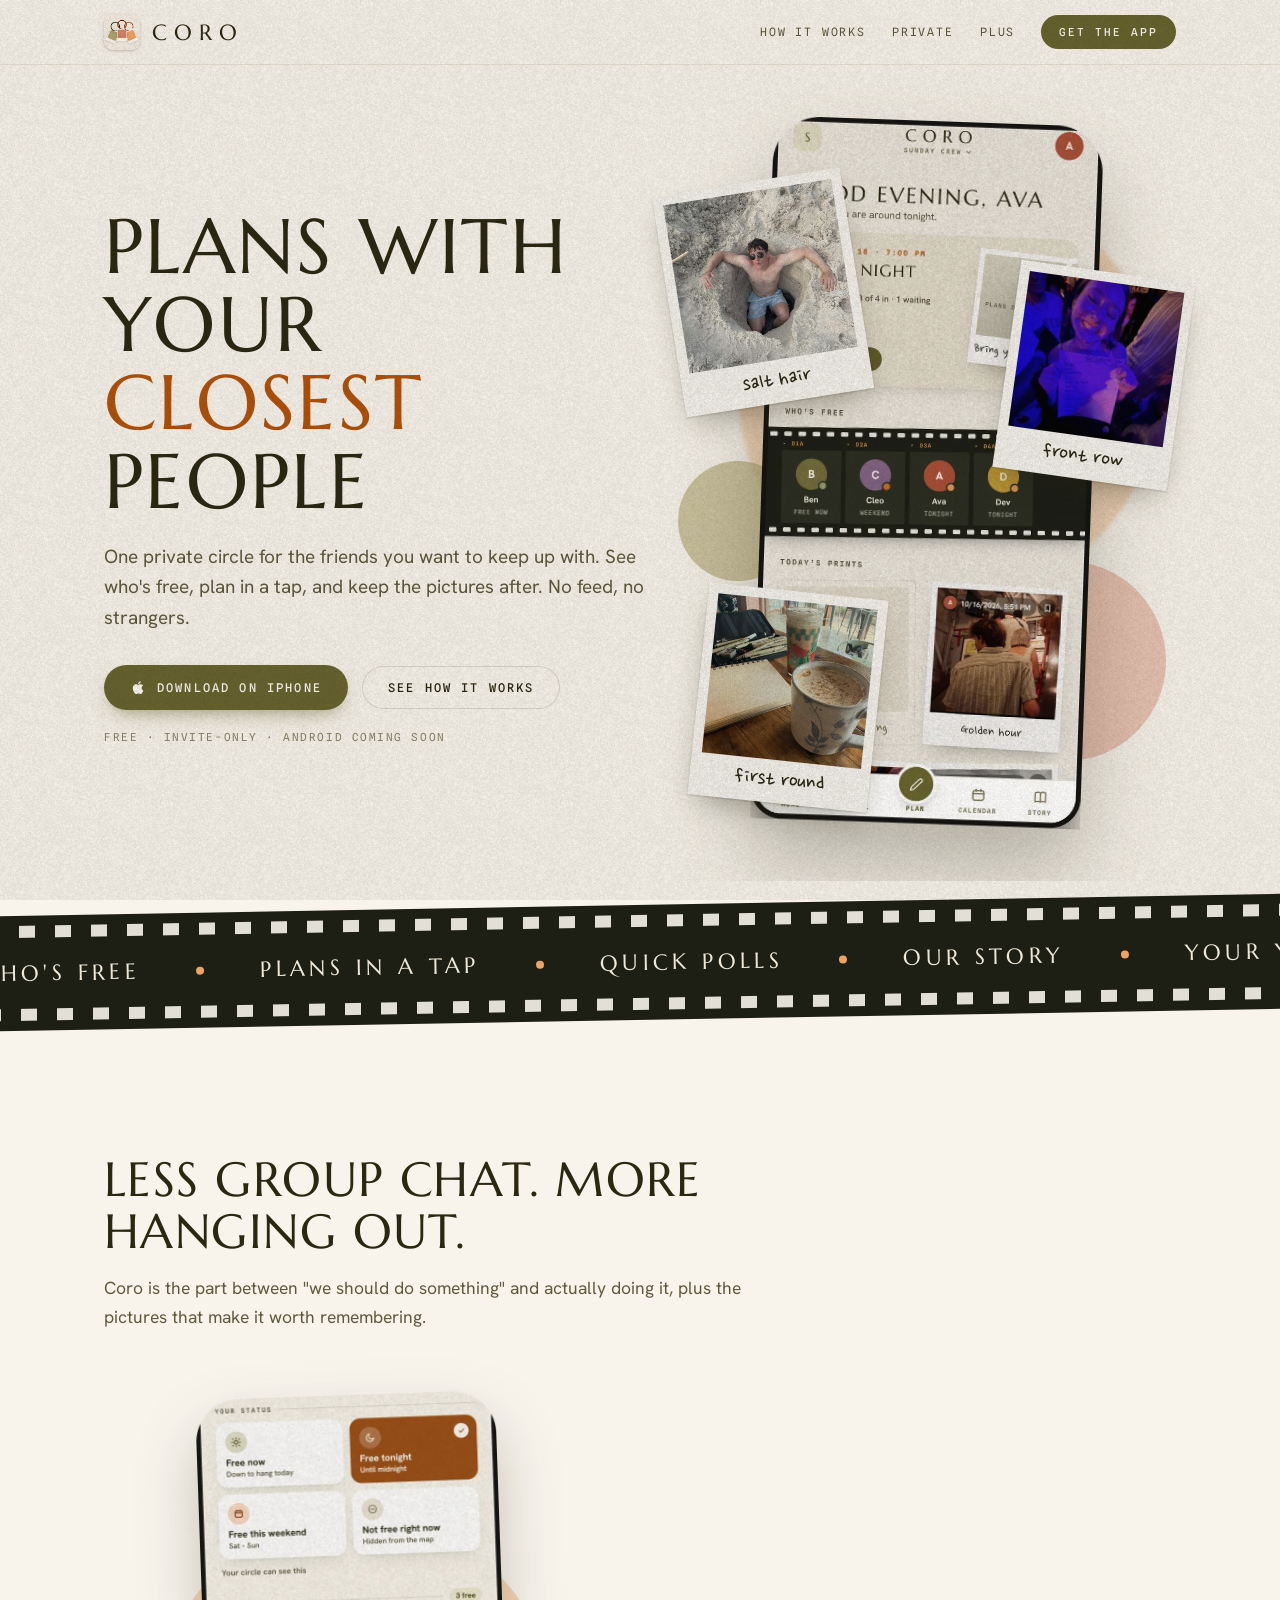
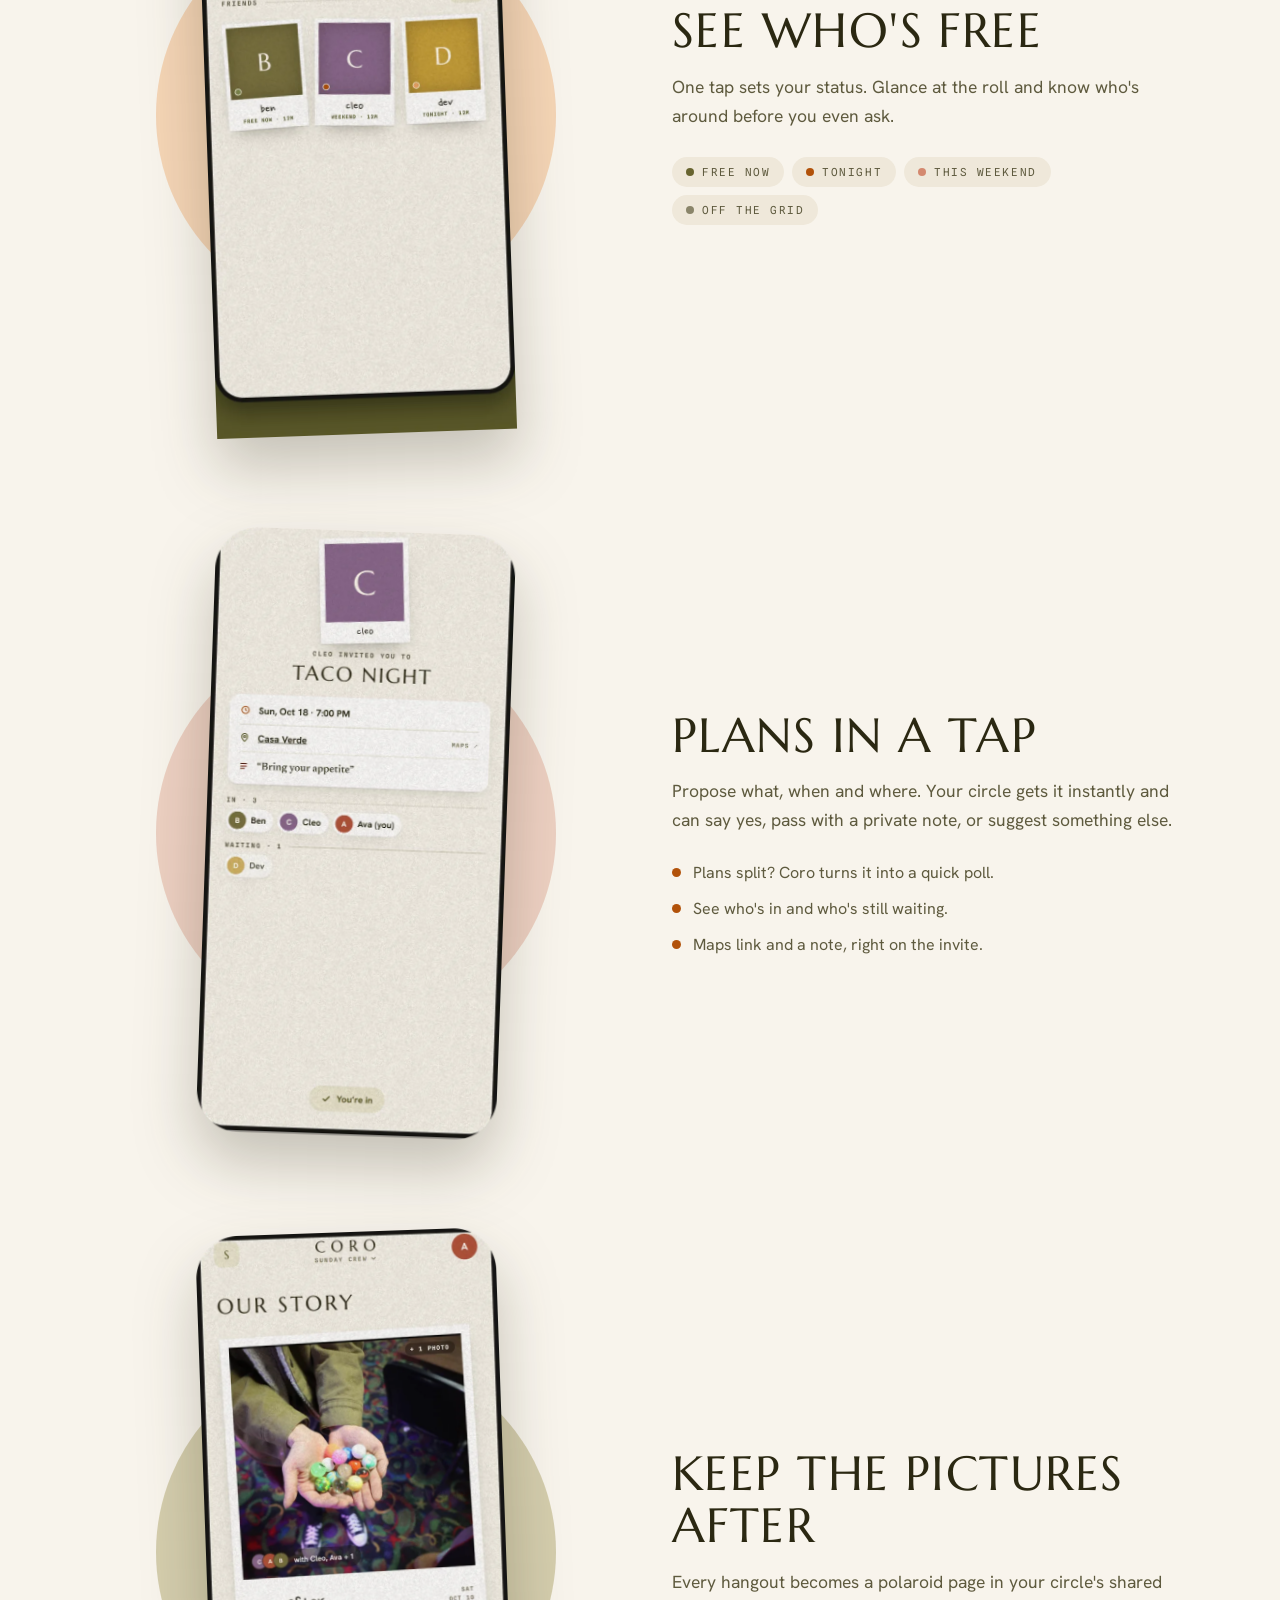
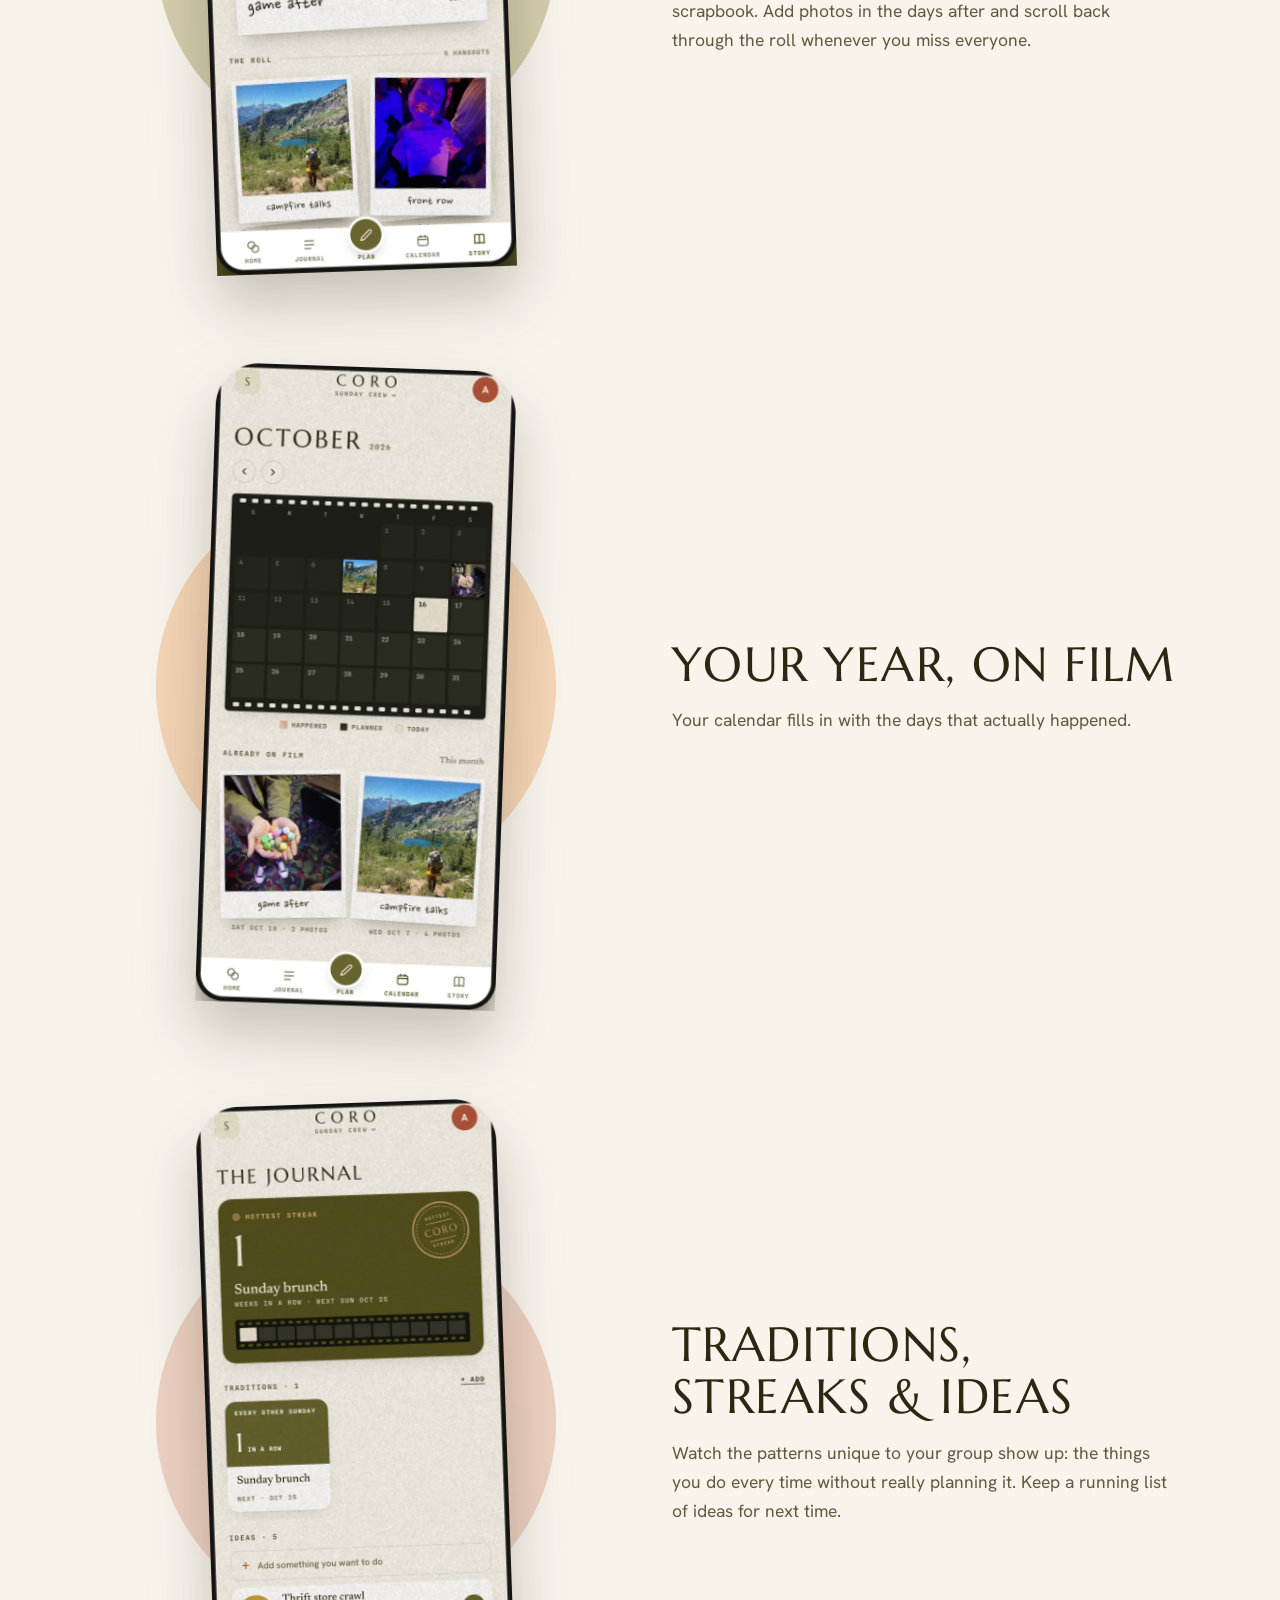
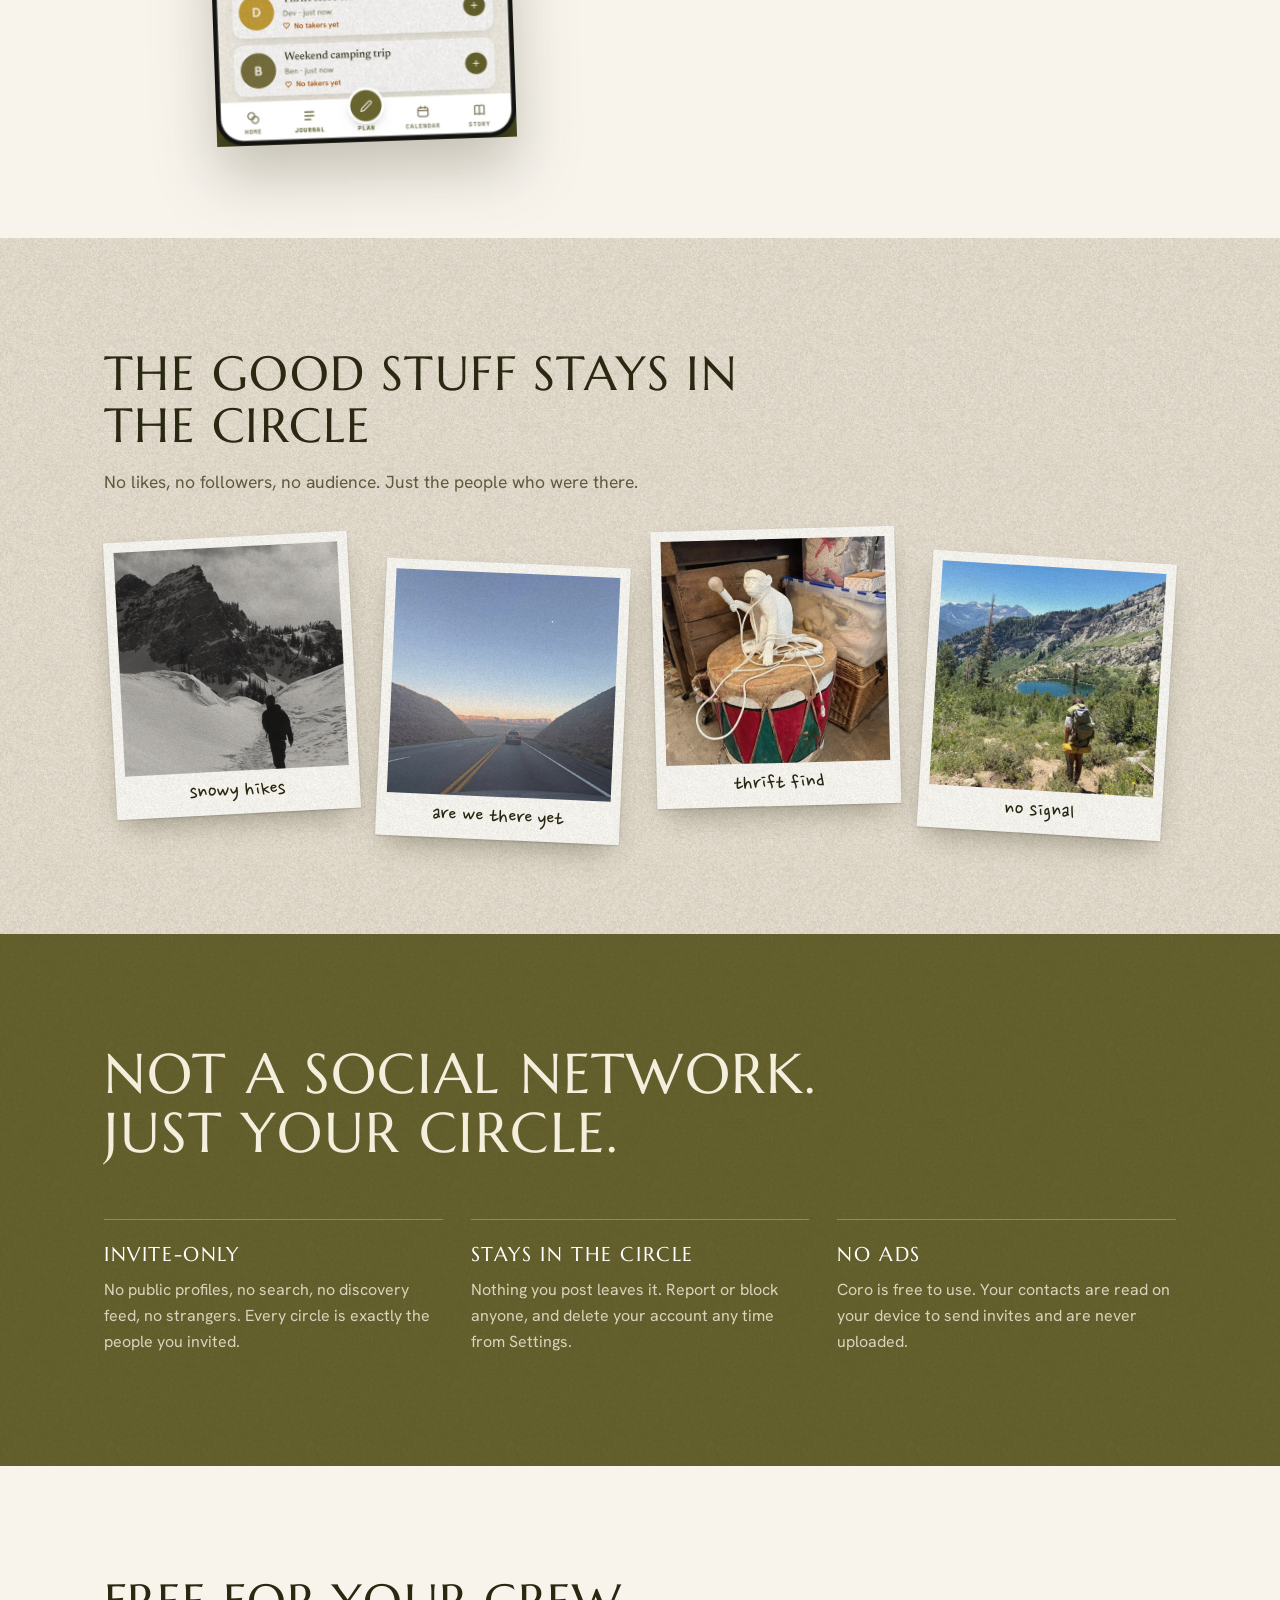
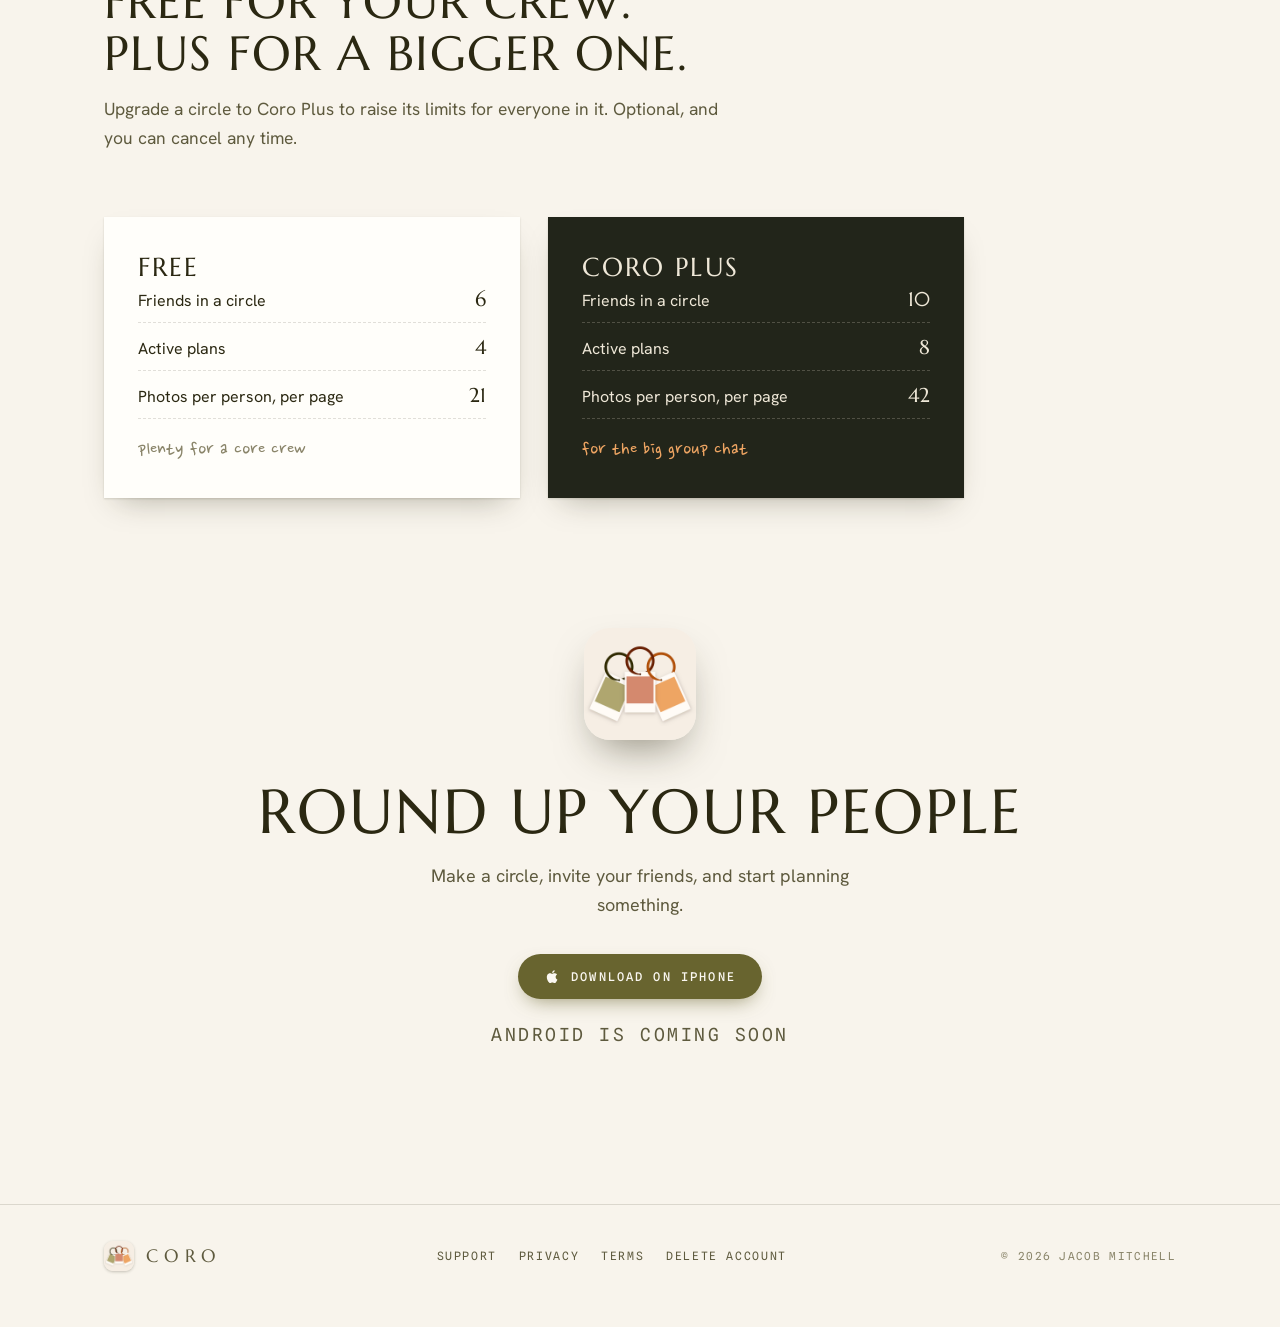
==== commit fdbe3875: "a bunch of little edits" ====
--- a/index.html
+++ b/index.html
@@ -113,7 +113,7 @@
       <div class="fphone rv"><span class="bg" style="background:var(--amber);opacity:.4"></span><img src="/assets/img/ph_calendar.webp" alt="October calendar styled as a film strip" loading="lazy"></div>
       <div class="ftext rv">
         <h2>Your year, on film</h2>
-        <p>Your calendar fills in with the days that actually happened. Every cell is a frame, and the good ones get a photo.</p>
+        <p>Your calendar fills in with the days that actually happened.</p>
       </div>
     </div>
 
@@ -130,7 +130,6 @@
 <section class="wall">
   <div class="wrap">
     <div class="section-head rv" style="margin-bottom:40px">
-      <p class="eyebrow">Pictures, not posts</p>
       <h2>The good stuff stays in the circle</h2>
       <p>No likes, no followers, no audience. Just the people who were there.</p>
     </div>
@@ -145,12 +144,11 @@
 
 <section class="band" id="private">
   <div class="wrap">
-    <p class="eyebrow rv">Built small, on purpose</p>
     <h2 class="rv">Not a social network. Just your circle.</h2>
     <div class="triple">
       <div class="rv"><h3>Invite-only</h3><p>No public profiles, no search, no discovery feed, no strangers. Every circle is exactly the people you invited.</p></div>
       <div class="rv"><h3>Stays in the circle</h3><p>Nothing you post leaves it. Report or block anyone, and delete your account any time from Settings.</p></div>
-      <div class="rv"><h3>No ads, no data sold</h3><p>Coro is free to use. Your contacts are read on your device to send invites and are never uploaded.</p></div>
+      <div class="rv"><h3>No ads</h3><p>Coro is free to use. Your contacts are read on your device to send invites and are never uploaded.</p></div>
     </div>
   </div>
 </section>
@@ -158,14 +156,12 @@
 <section class="section" id="plus">
   <div class="wrap">
     <div class="section-head rv">
-      <p class="eyebrow">Pricing</p>
       <h2>Free for your crew. Plus for a bigger one.</h2>
       <p>Upgrade a circle to Coro Plus to raise its limits for everyone in it. Optional, and you can cancel any time.</p>
     </div>
     <div class="plans">
       <div class="plan rv">
         <h3>Free</h3>
-        <p class="price">Always</p>
         <ul>
           <li>Friends in a circle <b>6</b></li>
           <li>Active plans <b>4</b></li>
@@ -175,7 +171,6 @@
       </div>
       <div class="plan rv">
         <h3>Coro Plus</h3>
-        <p class="price">Monthly or yearly, per circle</p>
         <ul>
           <li>Friends in a circle <b>10</b></li>
           <li>Active plans <b>8</b></li>
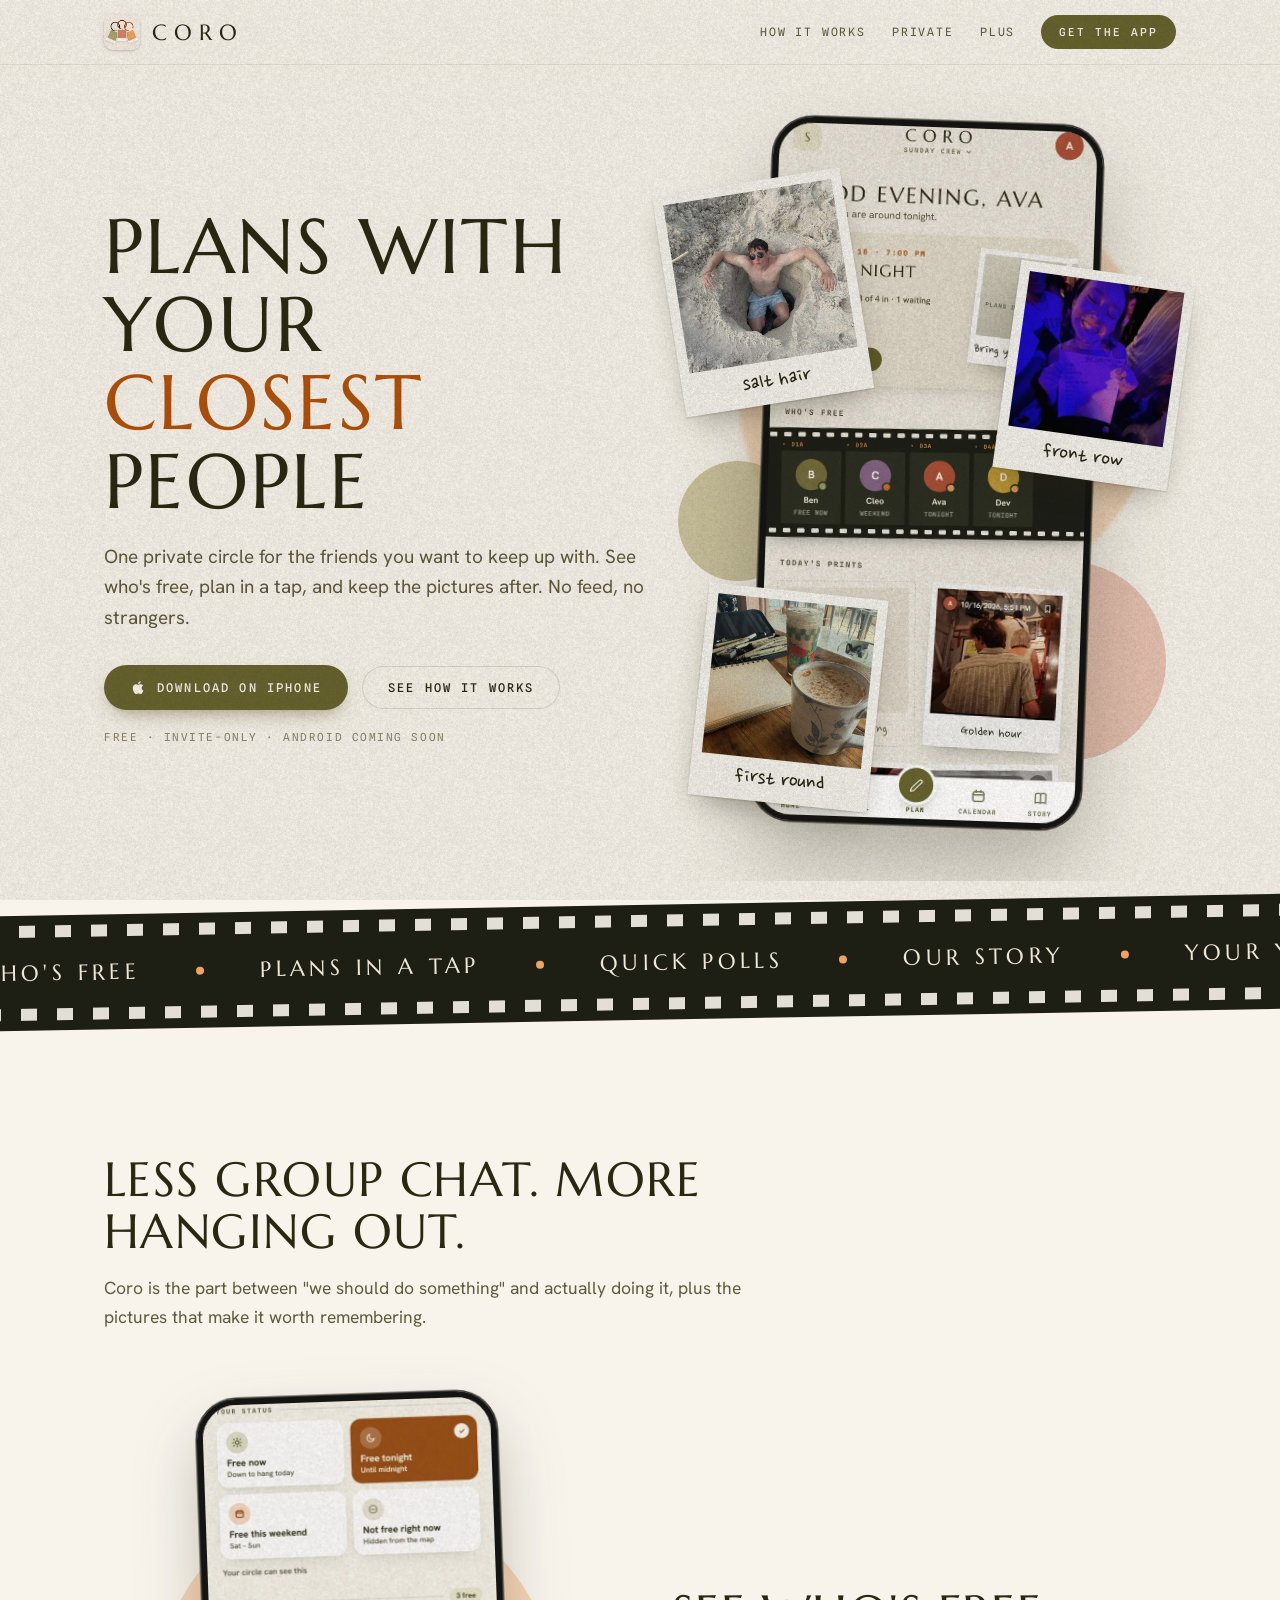
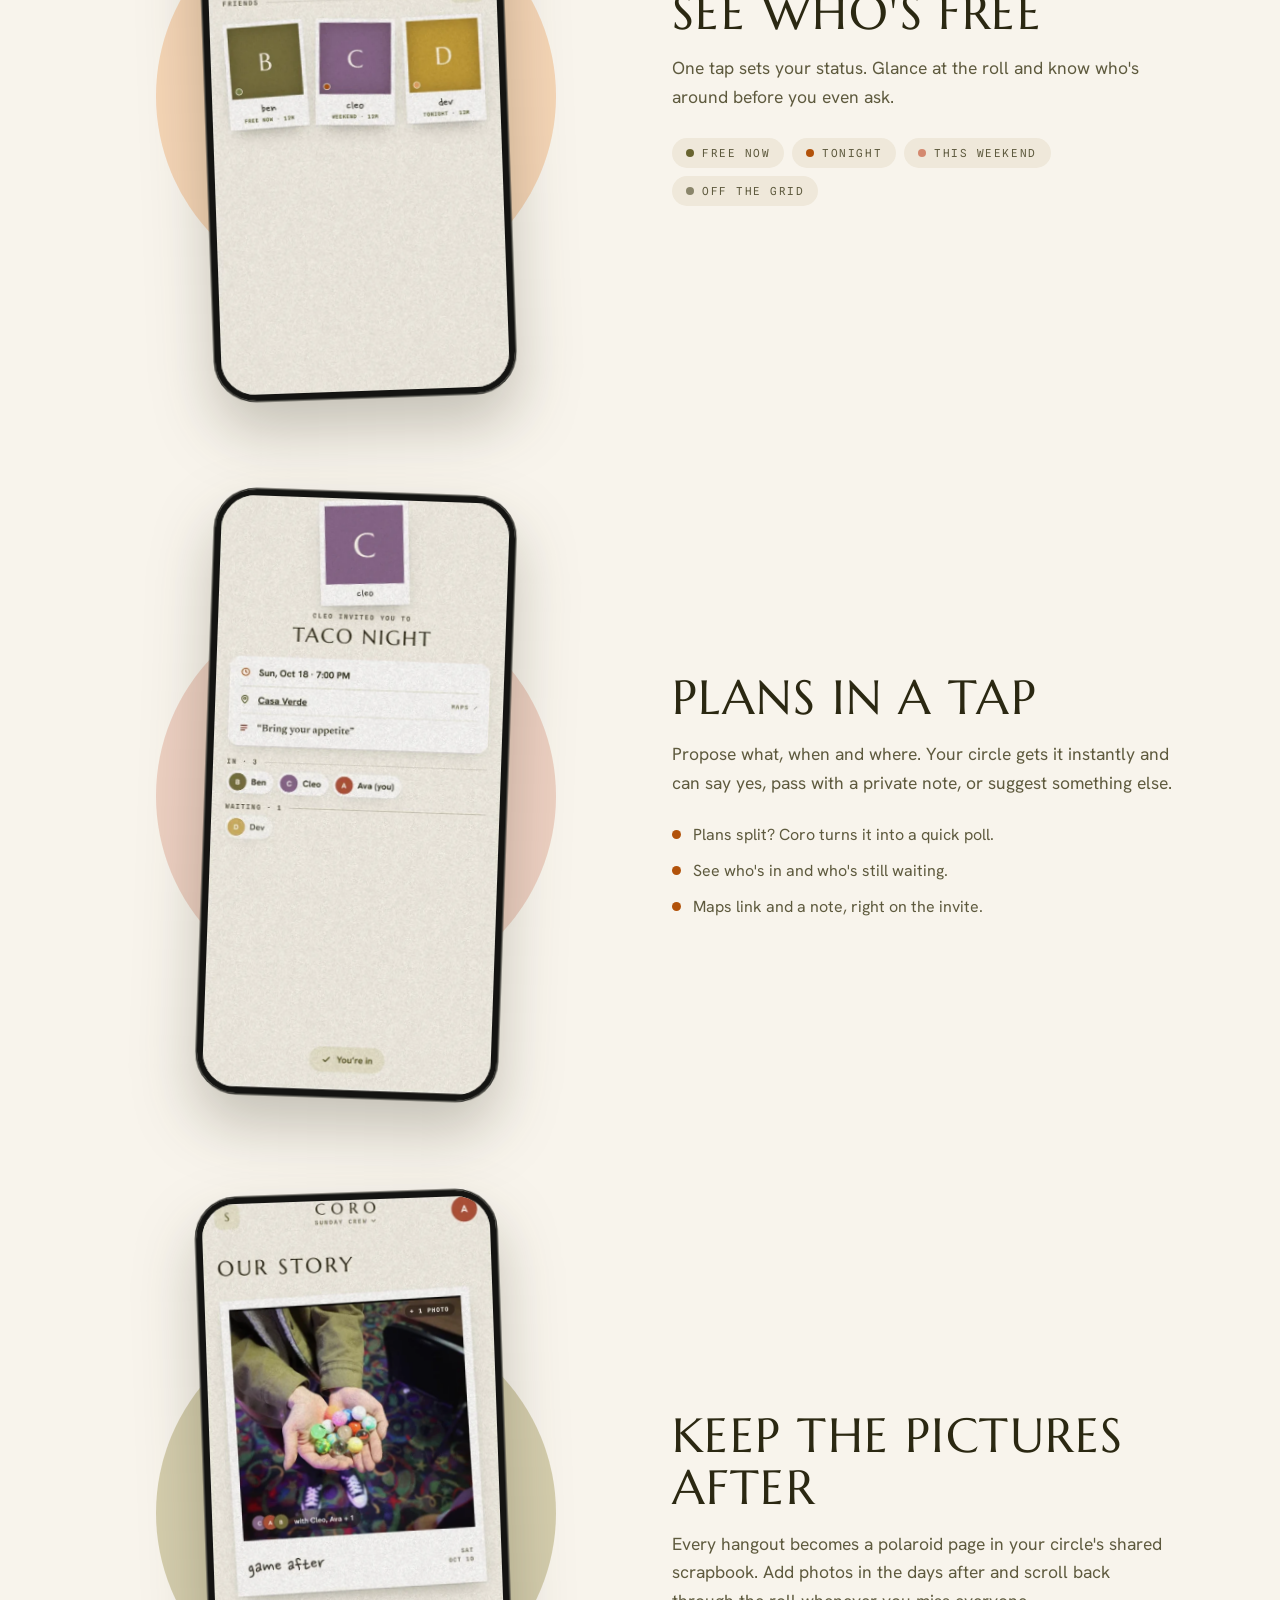
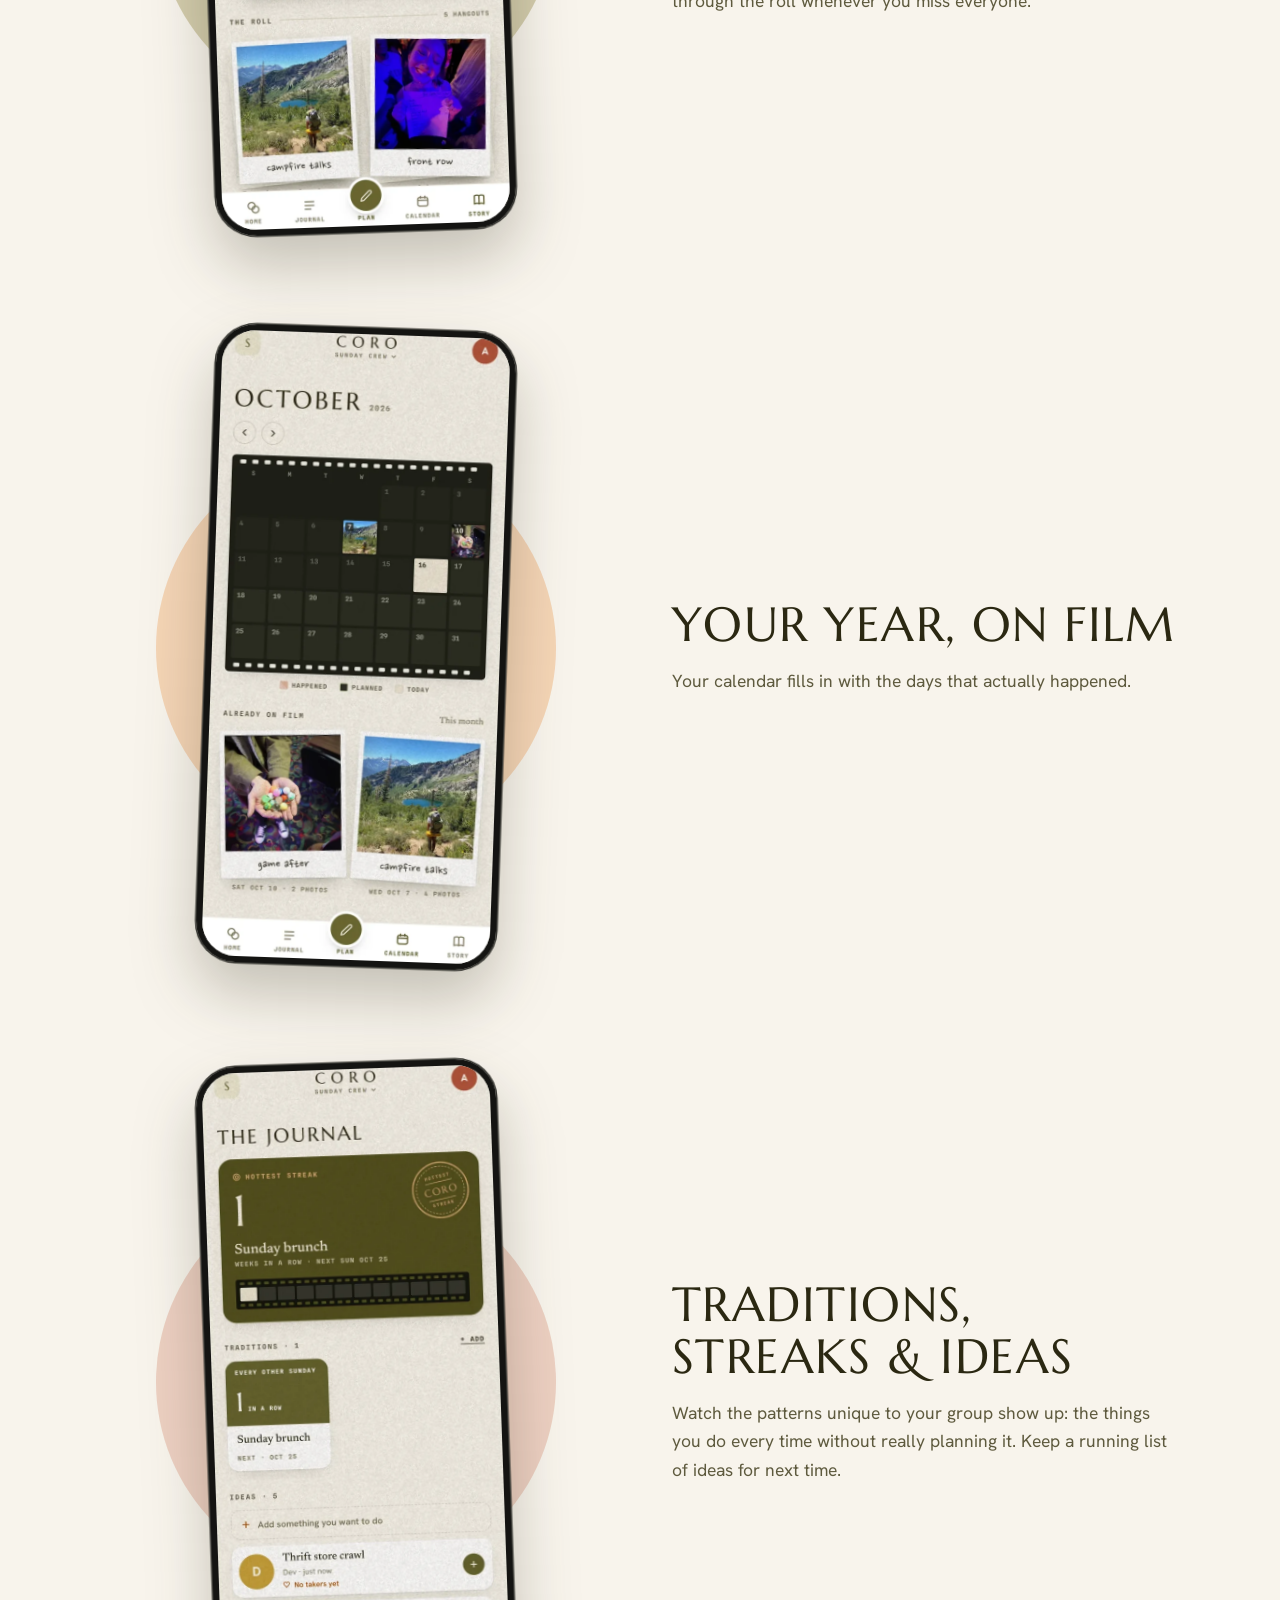
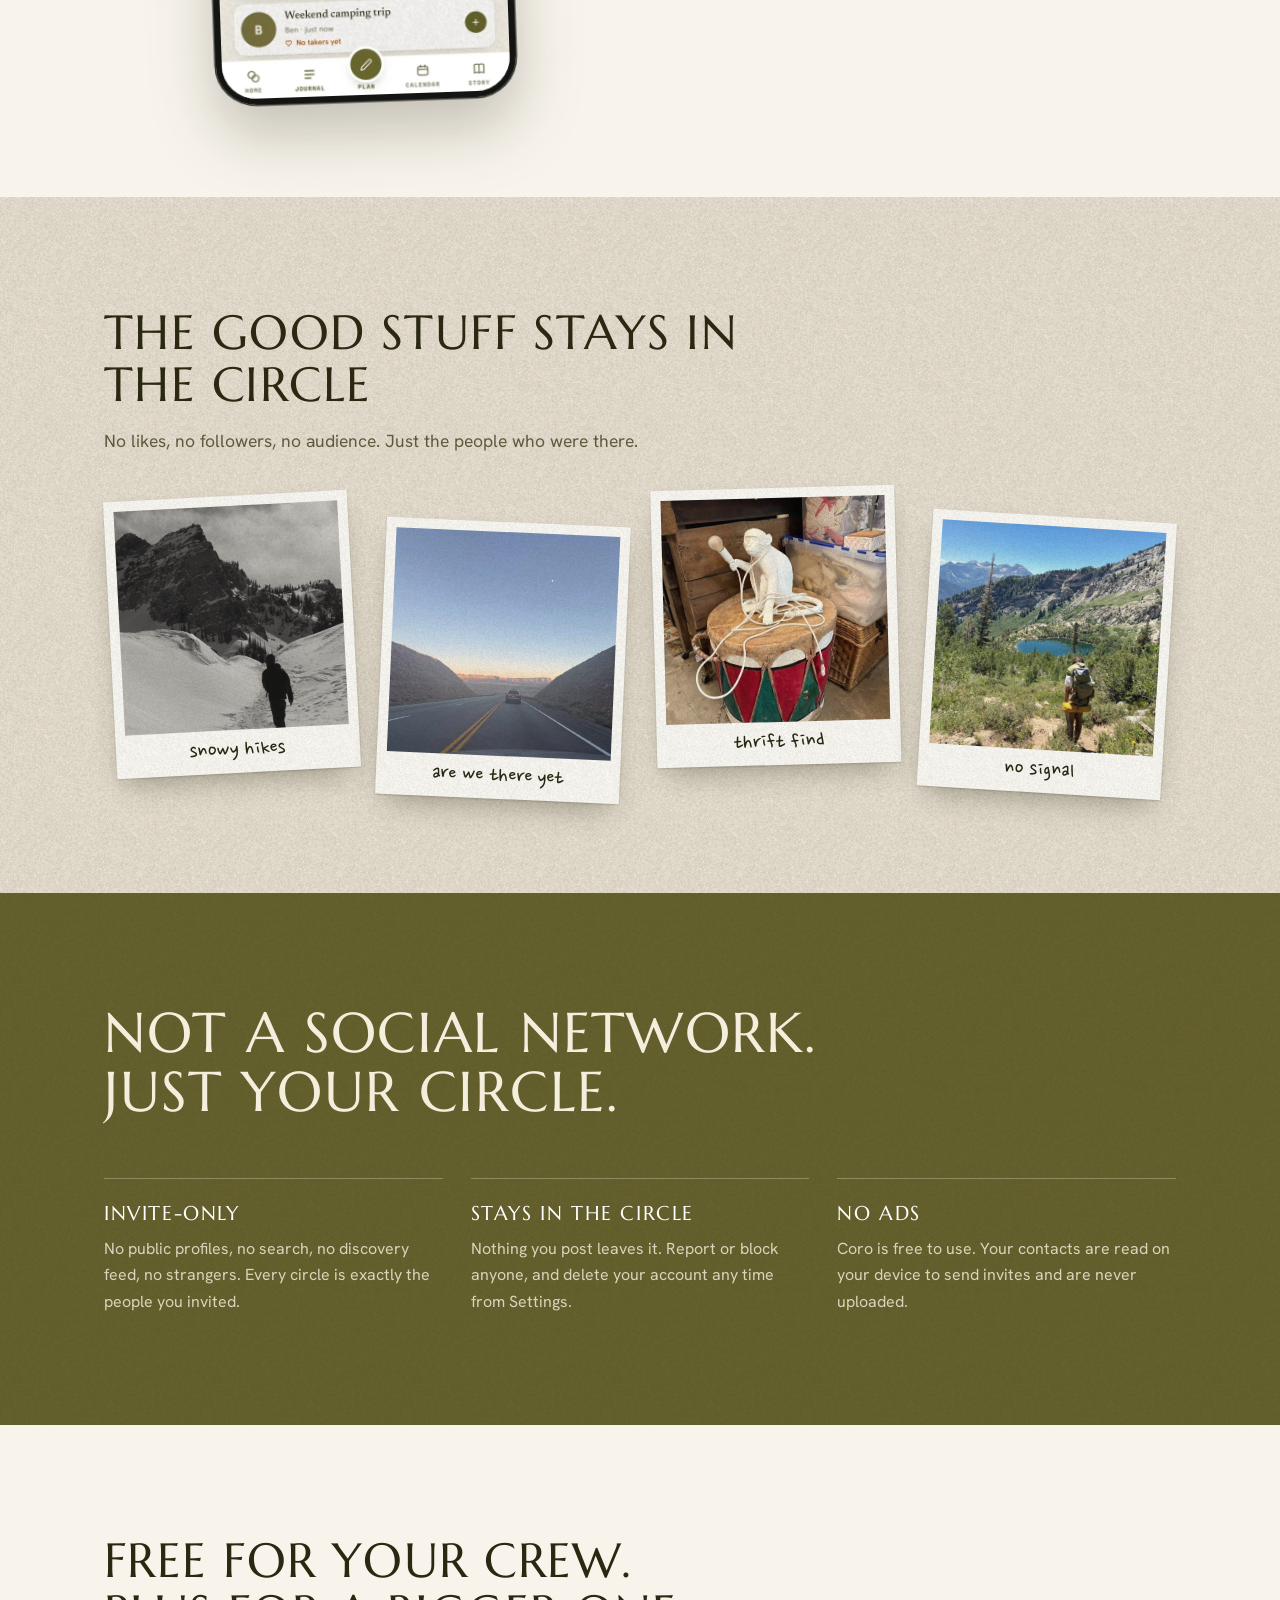
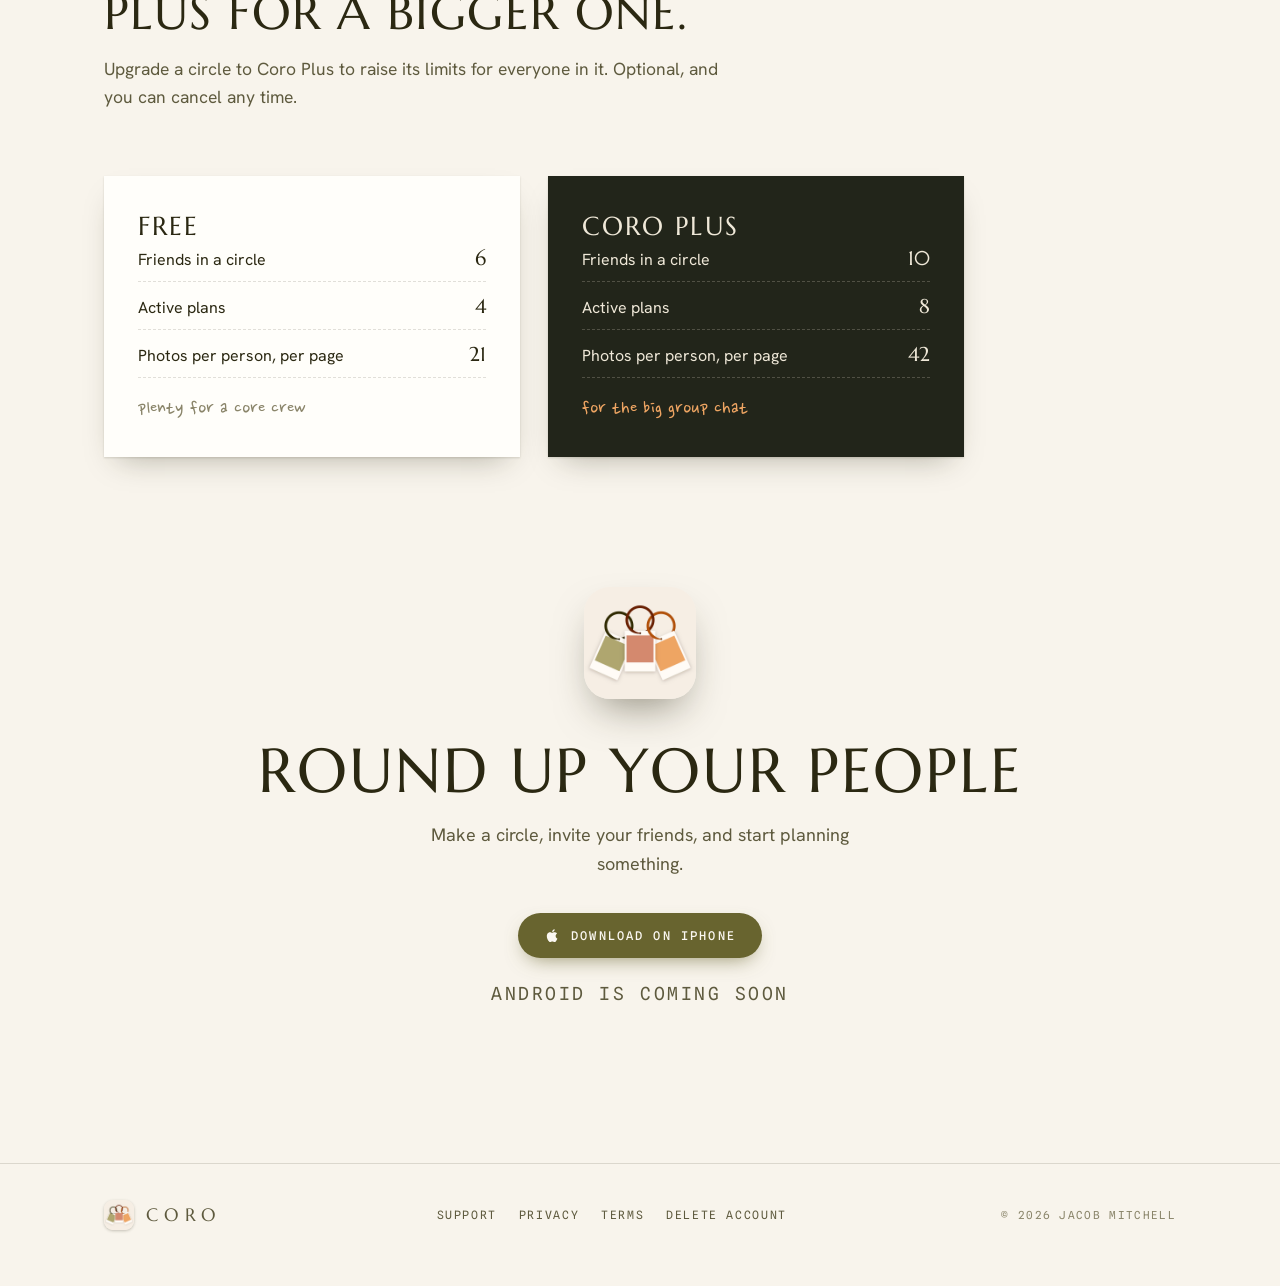
==== commit 7a5c7a5f: "better phones" ====
--- a/index.html
+++ b/index.html
@@ -53,7 +53,7 @@
       <span class="blob" style="width:200px;height:200px;background:var(--rose);opacity:.45;right:2%;top:440px"></span>
       <span class="blob" style="width:120px;height:120px;background:var(--olive-lt);opacity:.6;left:0;top:340px"></span>
       <figure class="polaroid p1"><img src="/assets/img/p_beach.jpg" alt="Friends at the beach" loading="eager"><figcaption>salt hair</figcaption></figure>
-      <div class="phone"><img src="/assets/img/ph_home.webp" alt="Coro home screen showing Taco Night, who's free, and today's prints" width="640" height="1364"></div>
+      <div class="phone"><img src="/assets/img/ph_home.webp" alt="Coro home screen showing Taco Night, who's free, and today's prints" width="616" height="1340"></div>
       <figure class="polaroid p2"><img src="/assets/img/p_concert.jpg" alt="Concert crowd" loading="eager"><figcaption>front row</figcaption></figure>
       <figure class="polaroid p3"><img src="/assets/img/p_coffee.jpg" alt="Coffee" loading="eager"><figcaption>first round</figcaption></figure>
     </div>
--- a/assets/home.css
+++ b/assets/home.css
@@ -29,7 +29,7 @@
 .fine{font-family:var(--font-mono);font-size:11px;letter-spacing:.14em;text-transform:uppercase;color:var(--ink3);margin-top:20px}
 .stage{position:relative;height:720px}
 .stage .phone{position:absolute;left:50%;top:0;width:330px;transform:translateX(-50%) rotate(2deg);filter:drop-shadow(0 40px 40px rgba(43,40,18,.28));z-index:2}
-.stage .phone img{display:block;width:100%;height:auto}
+.stage .phone img{display:block;width:100%;height:auto;box-sizing:border-box;border:6px solid #141412;border-radius:40px;box-shadow:0 0 0 1.5px #3a3a35,inset 0 0 0 1px #000}
 .polaroid{position:absolute;background:#FFFEFA;padding:10px 10px 0;box-shadow:0 14px 30px -10px rgba(43,40,18,.4),0 1px 2px rgba(43,40,18,.2);transition:transform .35s cubic-bezier(.2,.8,.2,1);margin:0}
 .polaroid img{display:block;width:100%;aspect-ratio:1;object-fit:cover;filter:saturate(.92) contrast(.98) sepia(.08)}
 .polaroid figcaption{font-family:var(--font-pen);font-size:23px;text-align:center;padding:8px 0 10px;color:var(--ink);line-height:1.1}
@@ -61,7 +61,7 @@
 .feature.flip .ftext{order:2}
 .fphone{position:relative;display:flex;justify-content:center}
 .fphone .bg{position:absolute;left:50%;top:50%;width:400px;height:400px;margin:-200px 0 0 -200px;border-radius:50%;z-index:0}
-.fphone img{position:relative;z-index:1;width:300px;height:auto;filter:drop-shadow(0 30px 30px rgba(43,40,18,.25));transform:rotate(-2deg);transition:transform .5s cubic-bezier(.2,.8,.2,1)}
+.fphone img{position:relative;z-index:1;width:300px;height:auto;box-sizing:border-box;border:6px solid #141412;border-radius:40px;box-shadow:0 0 0 1.5px #3a3a35;filter:drop-shadow(0 30px 30px rgba(43,40,18,.25));transform:rotate(-2deg);transition:transform .5s cubic-bezier(.2,.8,.2,1)}
 .feature.flip .fphone img{transform:rotate(2deg)}
 .fphone:hover img{transform:rotate(0) translateY(-6px)}
 .ftext .num{font-family:var(--font-mono);font-size:12px;letter-spacing:.2em;color:var(--ink3);margin-bottom:14px}
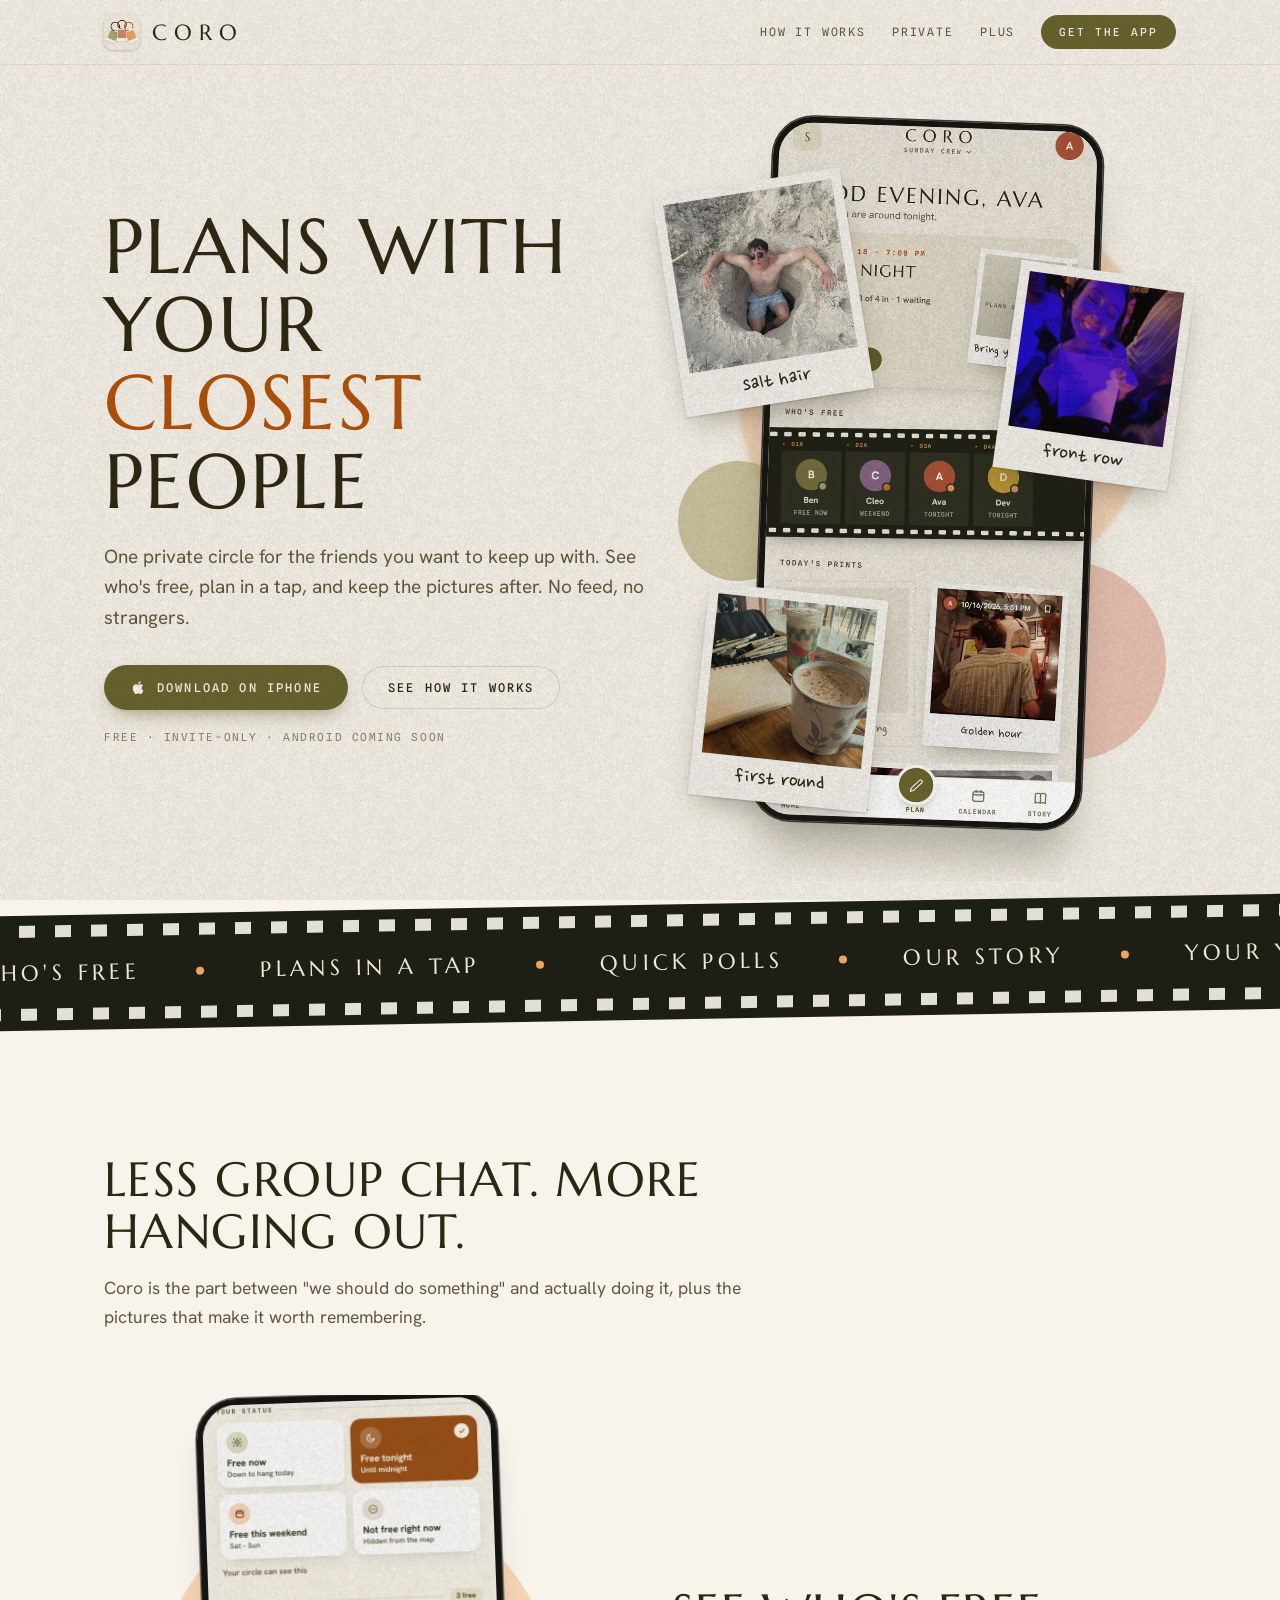
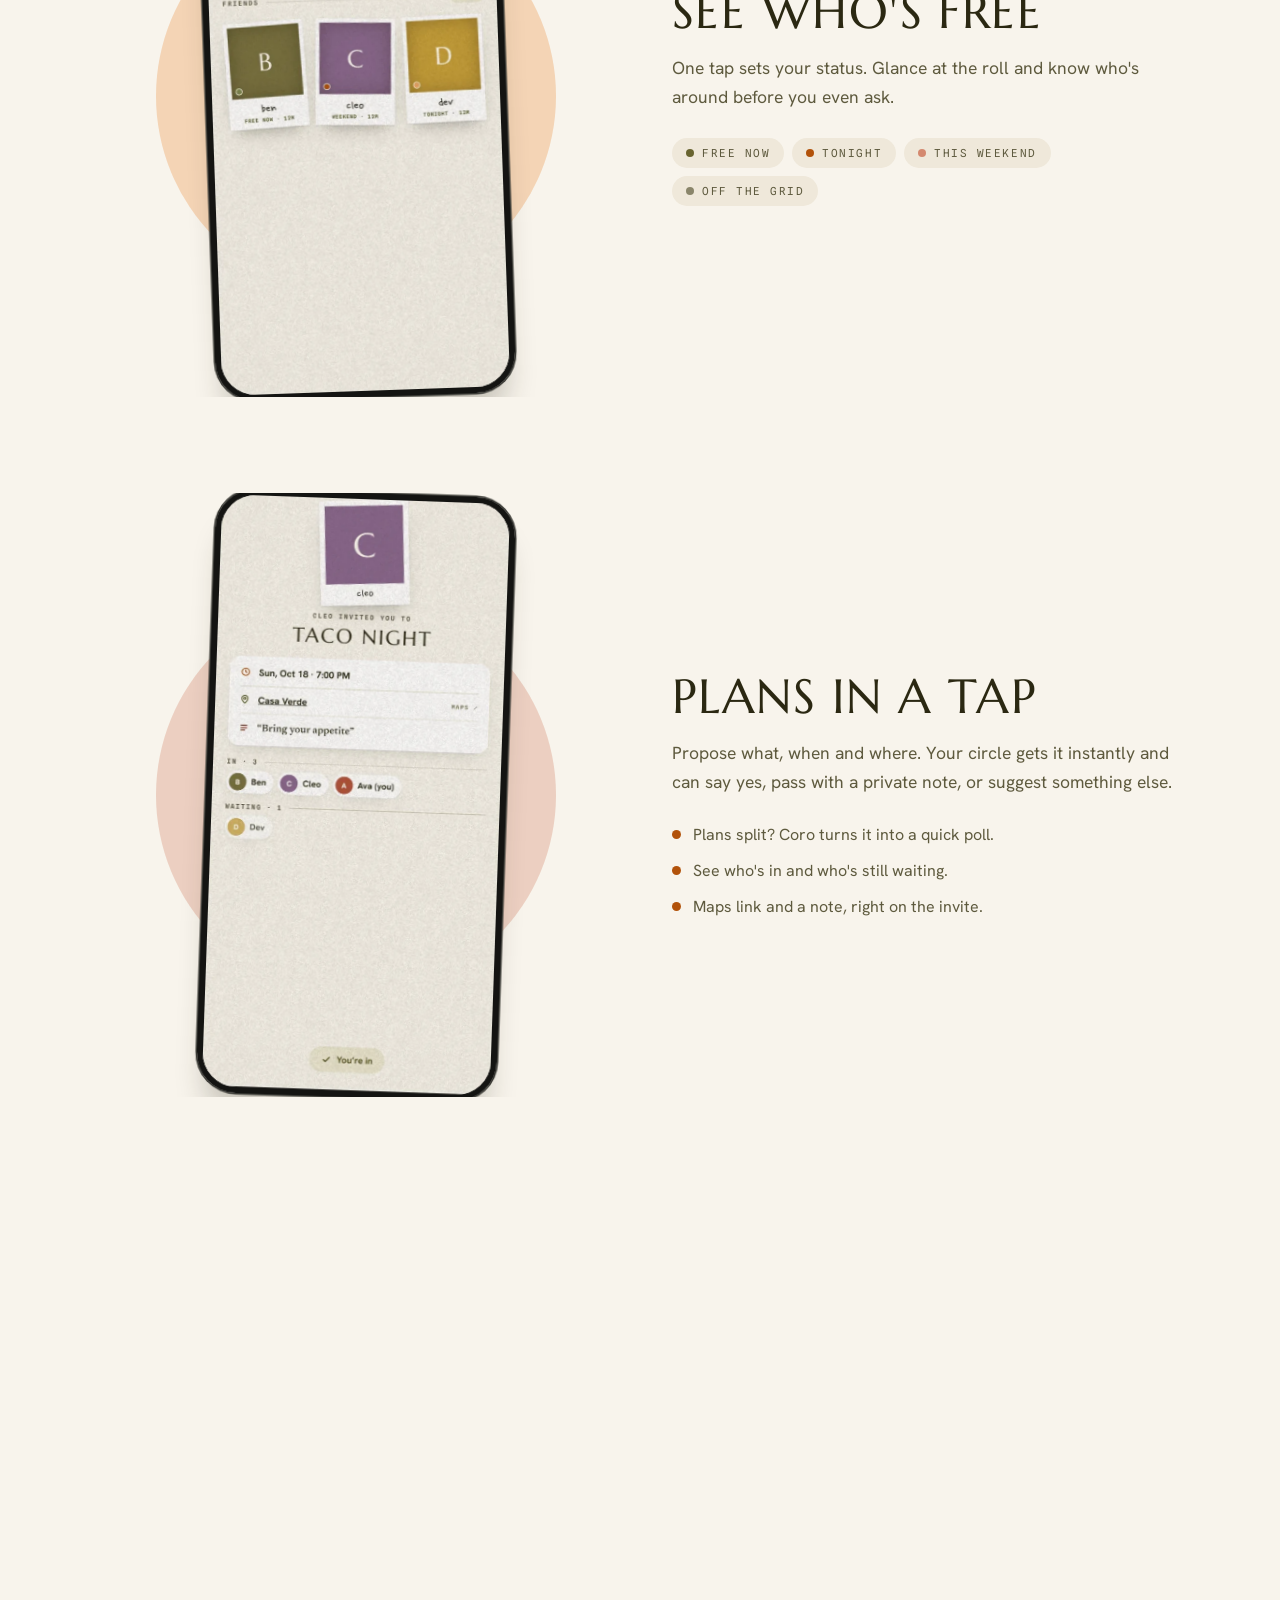
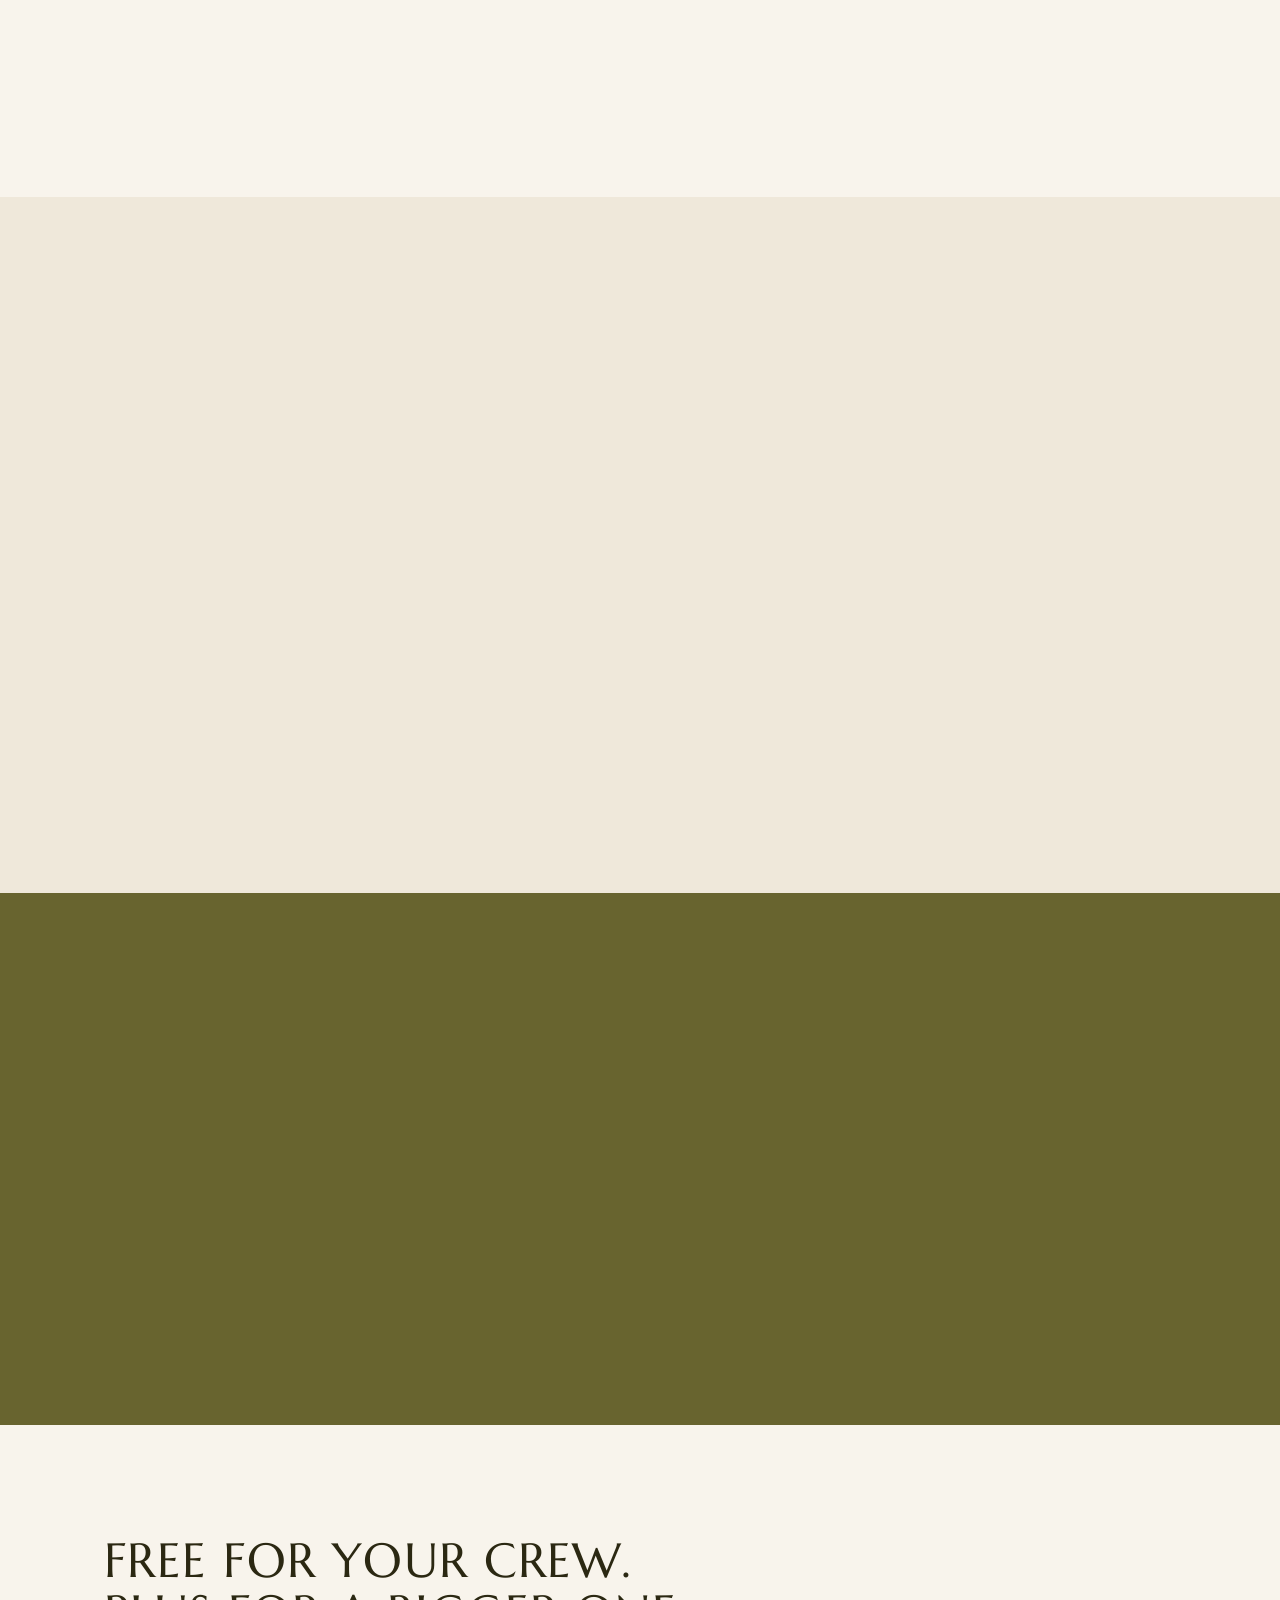
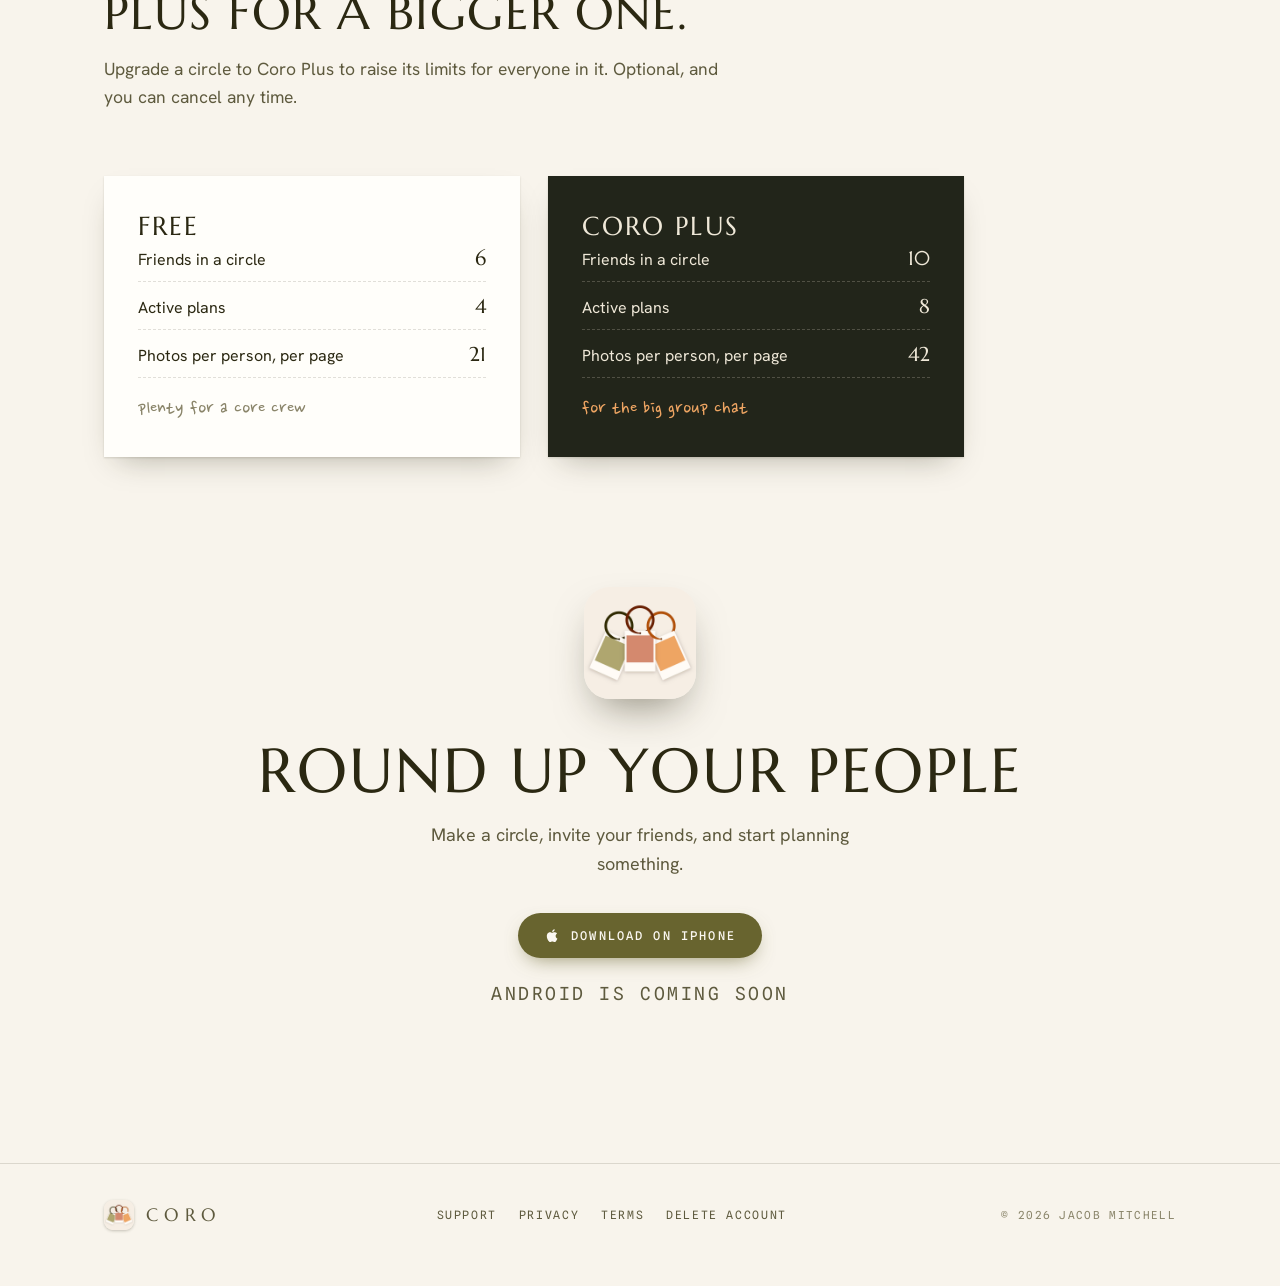
==== commit 05c44a9d: "speed" ====
--- a/index.html
+++ b/index.html
@@ -53,7 +53,7 @@
       <span class="blob" style="width:200px;height:200px;background:var(--rose);opacity:.45;right:2%;top:440px"></span>
       <span class="blob" style="width:120px;height:120px;background:var(--olive-lt);opacity:.6;left:0;top:340px"></span>
       <figure class="polaroid p1"><img src="/assets/img/p_beach.jpg" alt="Friends at the beach" loading="eager"><figcaption>salt hair</figcaption></figure>
-      <div class="phone"><img src="/assets/img/ph_home.webp" alt="Coro home screen showing Taco Night, who's free, and today's prints" width="616" height="1340"></div>
+      <div class="phone"><img decoding="async" src="/assets/img/ph_home.webp" alt="Coro home screen showing Taco Night, who's free, and today's prints" width="616" height="1340"></div>
       <figure class="polaroid p2"><img src="/assets/img/p_concert.jpg" alt="Concert crowd" loading="eager"><figcaption>front row</figcaption></figure>
       <figure class="polaroid p3"><img src="/assets/img/p_coffee.jpg" alt="Coffee" loading="eager"><figcaption>first round</figcaption></figure>
     </div>
@@ -75,7 +75,7 @@
     </div>
 
     <div class="feature">
-      <div class="fphone rv"><span class="bg" style="background:var(--amber);opacity:.4"></span><img src="/assets/img/ph_whosfree.webp" alt="Who's free film strip in Coro" loading="lazy"></div>
+      <div class="fphone rv"><span class="bg" style="background:var(--amber);opacity:.4"></span><img decoding="async" src="/assets/img/ph_whosfree.webp" alt="Who's free film strip in Coro" loading="lazy"></div>
       <div class="ftext rv">
         <h2>See who's free</h2>
         <p>One tap sets your status. Glance at the roll and know who's around before you even ask.</p>
@@ -89,7 +89,7 @@
     </div>
 
     <div class="feature flip">
-      <div class="fphone rv"><span class="bg" style="background:var(--rose);opacity:.35"></span><img src="/assets/img/ph_hangout.webp" alt="A Taco Night hangout invite with RSVPs" loading="lazy"></div>
+      <div class="fphone rv"><span class="bg" style="background:var(--rose);opacity:.35"></span><img decoding="async" src="/assets/img/ph_hangout.webp" alt="A Taco Night hangout invite with RSVPs" loading="lazy"></div>
       <div class="ftext rv">
         <h2>Plans in a tap</h2>
         <p>Propose what, when and where. Your circle gets it instantly and can say yes, pass with a private note, or suggest something else.</p>
@@ -102,7 +102,7 @@
     </div>
 
     <div class="feature">
-      <div class="fphone rv"><span class="bg" style="background:var(--olive-lt);opacity:.5"></span><img src="/assets/img/ph_story.webp" alt="Our Story scrapbook with polaroid photos" loading="lazy"></div>
+      <div class="fphone rv"><span class="bg" style="background:var(--olive-lt);opacity:.5"></span><img decoding="async" src="/assets/img/ph_story.webp" alt="Our Story scrapbook with polaroid photos" loading="lazy"></div>
       <div class="ftext rv">
         <h2>Keep the pictures after</h2>
         <p>Every hangout becomes a polaroid page in your circle's shared scrapbook. Add photos in the days after and scroll back through the roll whenever you miss everyone.</p>
@@ -110,7 +110,7 @@
     </div>
 
     <div class="feature flip">
-      <div class="fphone rv"><span class="bg" style="background:var(--amber);opacity:.4"></span><img src="/assets/img/ph_calendar.webp" alt="October calendar styled as a film strip" loading="lazy"></div>
+      <div class="fphone rv"><span class="bg" style="background:var(--amber);opacity:.4"></span><img decoding="async" src="/assets/img/ph_calendar.webp" alt="October calendar styled as a film strip" loading="lazy"></div>
       <div class="ftext rv">
         <h2>Your year, on film</h2>
         <p>Your calendar fills in with the days that actually happened.</p>
@@ -118,7 +118,7 @@
     </div>
 
     <div class="feature">
-      <div class="fphone rv"><span class="bg" style="background:var(--rose);opacity:.35"></span><img src="/assets/img/ph_journal.webp" alt="Journal with traditions, streaks and ideas" loading="lazy"></div>
+      <div class="fphone rv"><span class="bg" style="background:var(--rose);opacity:.35"></span><img decoding="async" src="/assets/img/ph_journal.webp" alt="Journal with traditions, streaks and ideas" loading="lazy"></div>
       <div class="ftext rv">
         <h2>Traditions, streaks &amp; ideas</h2>
         <p>Watch the patterns unique to your group show up: the things you do every time without really planning it. Keep a running list of ideas for next time.</p>
--- a/assets/site.css
+++ b/assets/site.css
@@ -20,7 +20,7 @@
 }
 body::before{ /* paper grain */
   content:"";position:fixed;inset:0;pointer-events:none;z-index:50;
-  background:url(/assets/img/grain.png);background-size:200px;opacity:.28;mix-blend-mode:multiply;
+  background:url(/assets/img/grain.png);background-size:200px;opacity:.28;transform:translateZ(0);
 }
 a{color:var(--terra)}
 a:hover{color:var(--oxblood)}
--- a/assets/home.css
+++ b/assets/home.css
@@ -4,7 +4,7 @@
 .pen{font-family:var(--font-pen);font-size:22px;line-height:1}
 
 /* nav */
-.nav{position:sticky;top:0;z-index:40;background:rgba(248,244,236,.86);backdrop-filter:blur(10px);-webkit-backdrop-filter:blur(10px);border-bottom:1px solid var(--hair)}
+.nav{position:sticky;top:0;z-index:40;background:rgba(248,244,236,.95);border-bottom:1px solid var(--hair)}
 .nav .wrap{display:flex;align-items:center;justify-content:space-between;height:64px}
 .brand{display:flex;align-items:center;gap:12px;text-decoration:none;color:var(--ink)}
 .brand img{width:36px;height:36px;border-radius:9px;box-shadow:0 1px 3px rgba(43,40,18,.25)}
@@ -28,12 +28,12 @@
 .cta-row{display:flex;flex-wrap:wrap;gap:14px;align-items:center}
 .fine{font-family:var(--font-mono);font-size:11px;letter-spacing:.14em;text-transform:uppercase;color:var(--ink3);margin-top:20px}
 .stage{position:relative;height:720px}
-.stage .phone{position:absolute;left:50%;top:0;width:330px;transform:translateX(-50%) rotate(2deg);filter:drop-shadow(0 40px 40px rgba(43,40,18,.28));z-index:2}
-.stage .phone img{display:block;width:100%;height:auto;box-sizing:border-box;border:6px solid #141412;border-radius:40px;box-shadow:0 0 0 1.5px #3a3a35,inset 0 0 0 1px #000}
+.stage .phone{position:absolute;left:50%;top:0;width:330px;transform:translateX(-50%) rotate(2deg);z-index:2}
+.stage .phone img{display:block;width:100%;height:auto;box-sizing:border-box;border:6px solid #141412;border-radius:40px;box-shadow:0 0 0 1.5px #3a3a35,0 40px 40px -10px rgba(43,40,18,.28)}
 .polaroid{position:absolute;background:#FFFEFA;padding:10px 10px 0;box-shadow:0 14px 30px -10px rgba(43,40,18,.4),0 1px 2px rgba(43,40,18,.2);transition:transform .35s cubic-bezier(.2,.8,.2,1);margin:0}
 .polaroid img{display:block;width:100%;aspect-ratio:1;object-fit:cover;filter:saturate(.92) contrast(.98) sepia(.08)}
 .polaroid figcaption{font-family:var(--font-pen);font-size:23px;text-align:center;padding:8px 0 10px;color:var(--ink);line-height:1.1}
-.polaroid::after{content:"";position:absolute;inset:0;background:url(/assets/img/grain.png);background-size:160px;opacity:.25;mix-blend-mode:multiply;pointer-events:none}
+.polaroid::after{content:"";position:absolute;inset:0;background:url(/assets/img/grain.png);background-size:160px;opacity:.25;pointer-events:none}
 .polaroid:hover{transform:rotate(0deg) scale(1.04)!important;z-index:5}
 .stage .p1{width:190px;left:-10px;top:60px;transform:rotate(-9deg);z-index:3}
 .stage .p2{width:176px;right:-6px;top:150px;transform:rotate(8deg);z-index:3}
@@ -61,7 +61,7 @@
 .feature.flip .ftext{order:2}
 .fphone{position:relative;display:flex;justify-content:center}
 .fphone .bg{position:absolute;left:50%;top:50%;width:400px;height:400px;margin:-200px 0 0 -200px;border-radius:50%;z-index:0}
-.fphone img{position:relative;z-index:1;width:300px;height:auto;box-sizing:border-box;border:6px solid #141412;border-radius:40px;box-shadow:0 0 0 1.5px #3a3a35;filter:drop-shadow(0 30px 30px rgba(43,40,18,.25));transform:rotate(-2deg);transition:transform .5s cubic-bezier(.2,.8,.2,1)}
+.fphone img{position:relative;z-index:1;width:300px;height:auto;box-sizing:border-box;border:6px solid #141412;border-radius:40px;box-shadow:0 0 0 1.5px #3a3a35,0 30px 30px -10px rgba(43,40,18,.25);will-change:transform;transform:rotate(-2deg);transition:transform .5s cubic-bezier(.2,.8,.2,1)}
 .feature.flip .fphone img{transform:rotate(2deg)}
 .fphone:hover img{transform:rotate(0) translateY(-6px)}
 .ftext .num{font-family:var(--font-mono);font-size:12px;letter-spacing:.2em;color:var(--ink3);margin-bottom:14px}
@@ -74,7 +74,7 @@
 
 /* polaroid wall */
 .wall{position:relative;background:var(--hero);margin-top:30px;padding:110px 0 120px;overflow:hidden}
-.wall::before{content:"";position:absolute;inset:0;background:url(/assets/img/grain.png);background-size:200px;opacity:.35;mix-blend-mode:multiply}
+.wall::before{content:"";position:absolute;inset:0;background:url(/assets/img/grain.png);background-size:200px;opacity:.35}
 .wall .wrap{position:relative}
 .wall-grid{display:grid;grid-template-columns:repeat(4,1fr);gap:34px 28px;margin-top:20px;padding:0 6px}
 .wall-grid .polaroid{position:relative;width:100%}
@@ -85,7 +85,7 @@
 
 /* privacy band */
 .band{background:var(--olive);color:#F4EEDC;padding:110px 0;position:relative;overflow:hidden}
-.band::before{content:"";position:absolute;inset:0;background:url(/assets/img/grain.png);background-size:200px;opacity:.25;mix-blend-mode:multiply}
+.band::before{content:"";position:absolute;inset:0;background:url(/assets/img/grain.png);background-size:200px;opacity:.25}
 .band .wrap{position:relative}
 .band .eyebrow{color:var(--amber)}
 .band h2{font-family:var(--font-caps);text-transform:uppercase;font-weight:400;letter-spacing:.03em;font-size:clamp(32px,4.4vw,56px);line-height:1.06;margin:0 0 56px;max-width:14em}
@@ -150,3 +150,5 @@
   .hero p.lede{font-size:17px}
   .strip-track{font-size:17px}
 }
+
+.feature,.wall,.band{content-visibility:auto;contain-intrinsic-size:auto 700px}
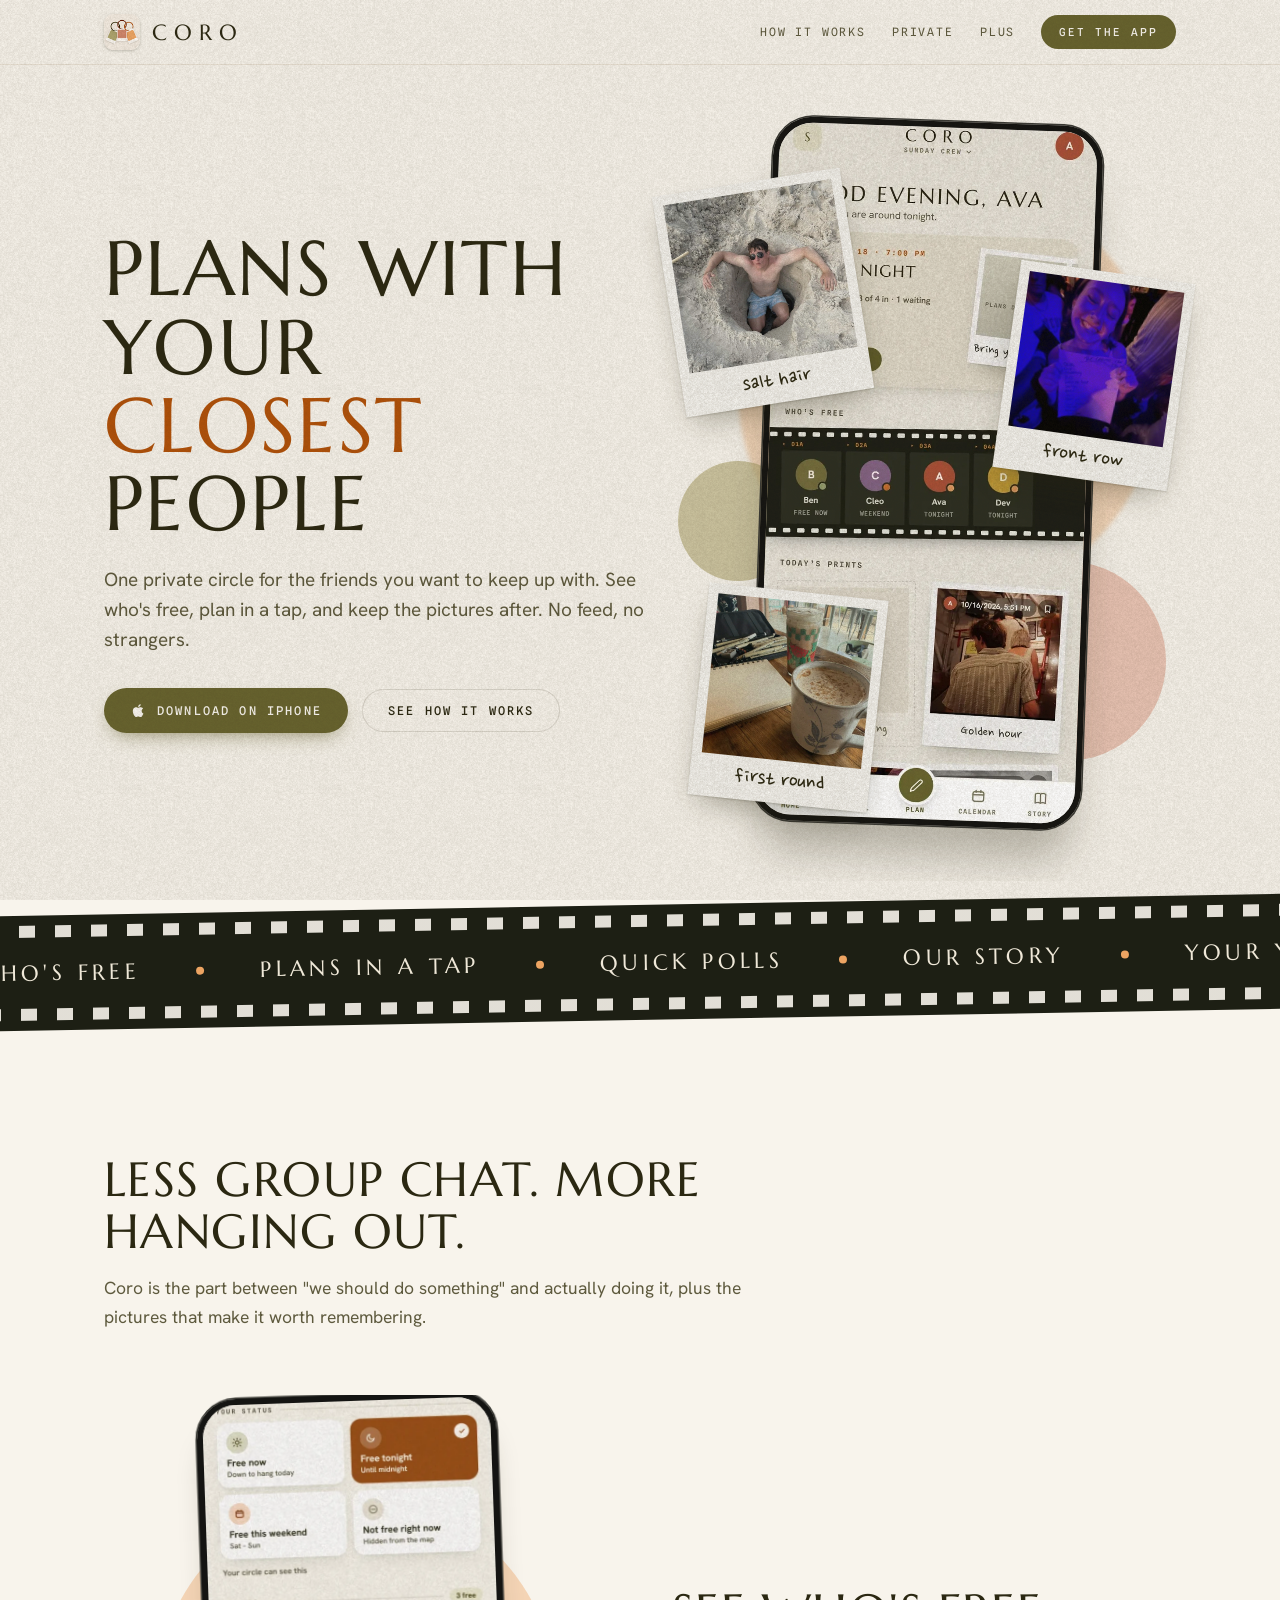
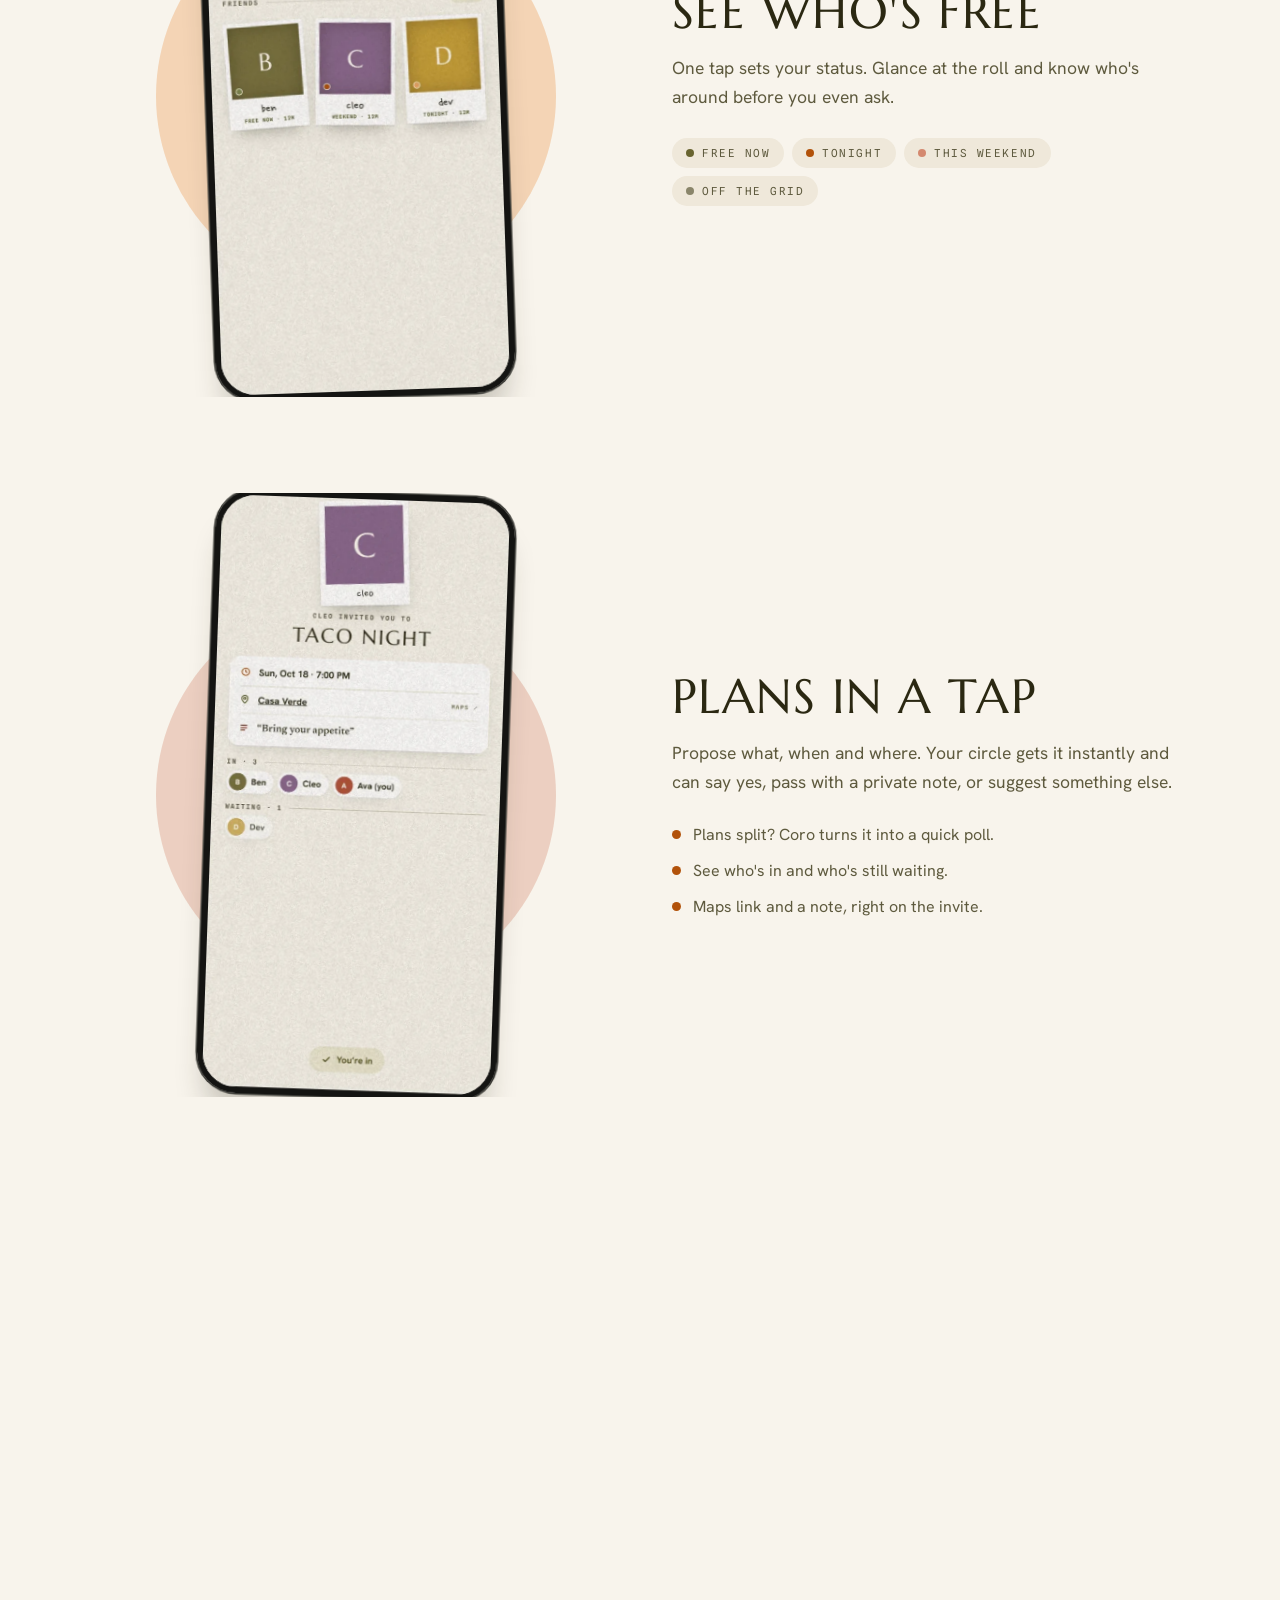
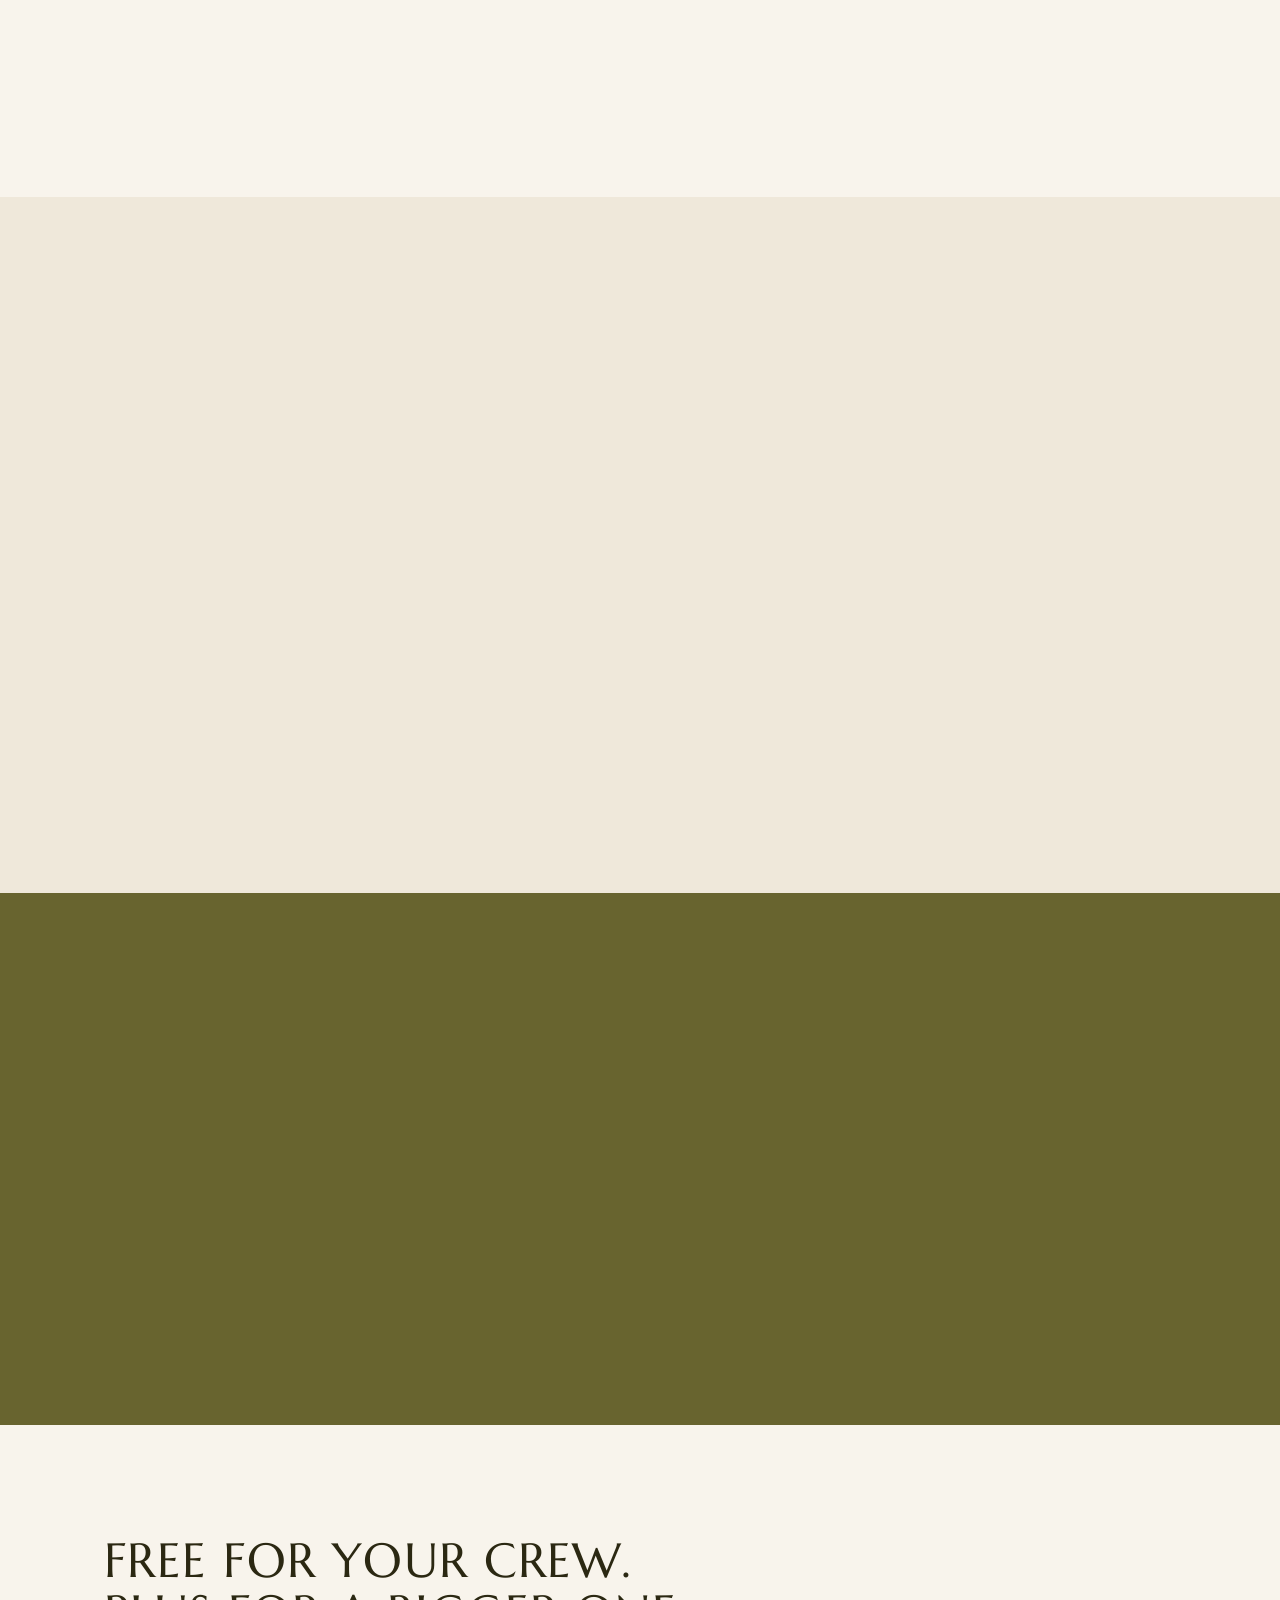
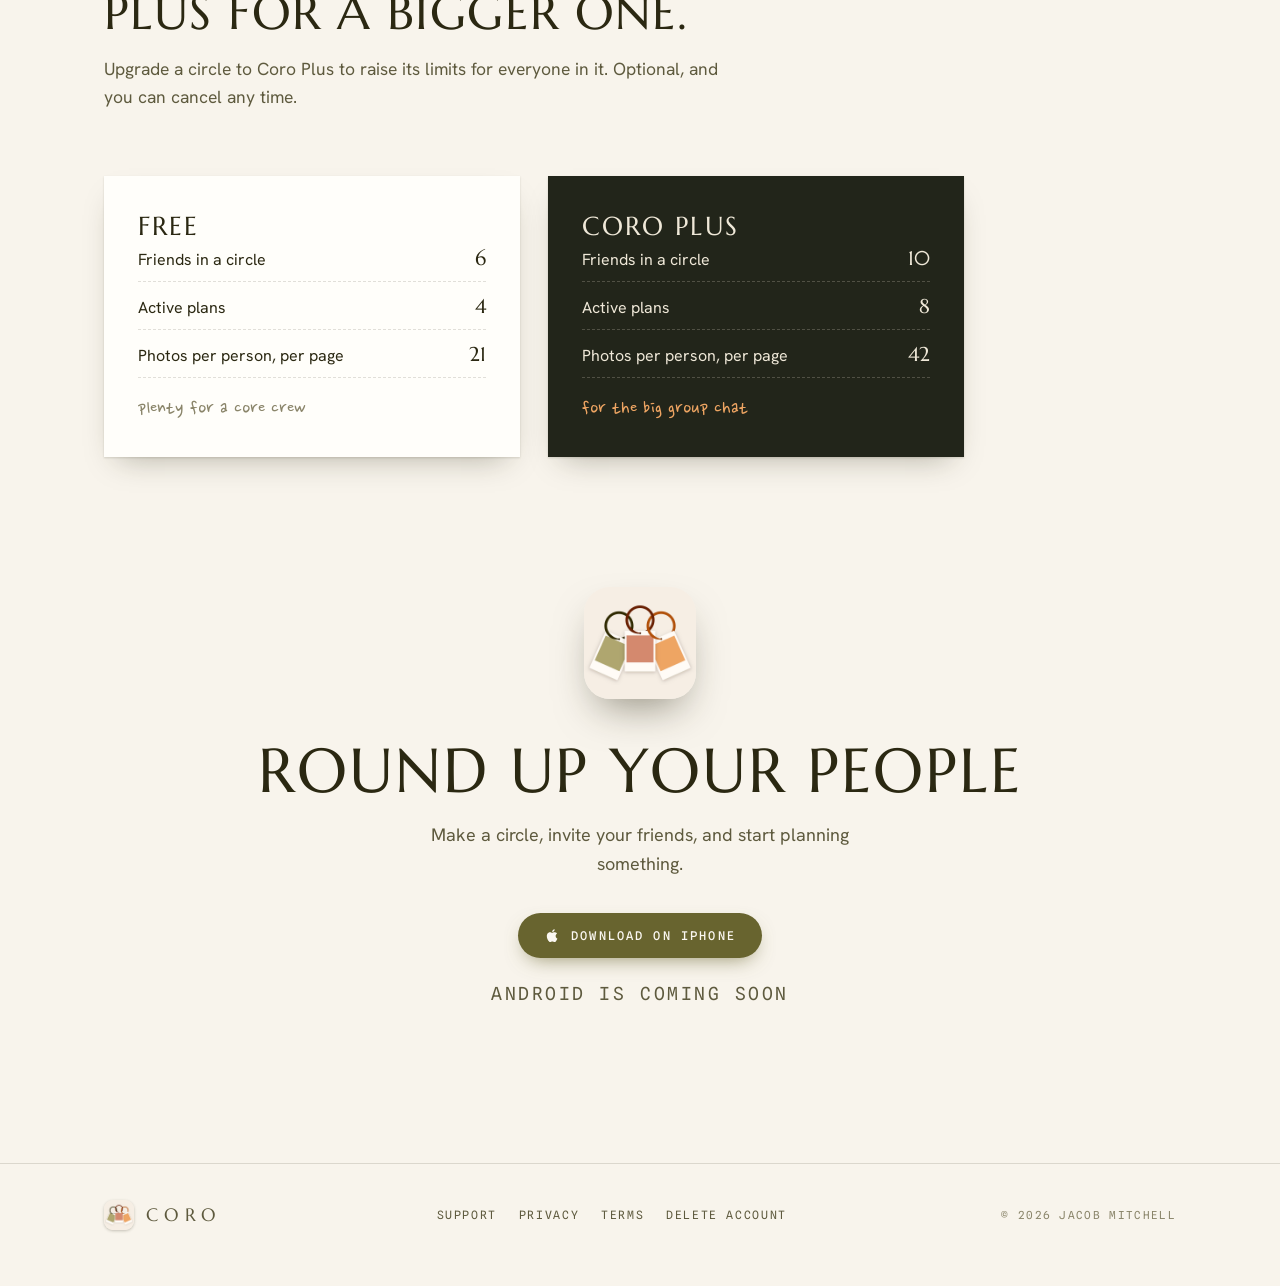
==== commit 50b1395c: "cleanup" ====
--- a/index.html
+++ b/index.html
@@ -45,7 +45,6 @@
         </a>
         <a class="btn ghost" href="#how">See how it works</a>
       </div>
-      <p class="fine">Free &middot; Invite-only &middot; Android coming soon</p>
     </div>
 
     <div class="stage rv" aria-hidden="false">
